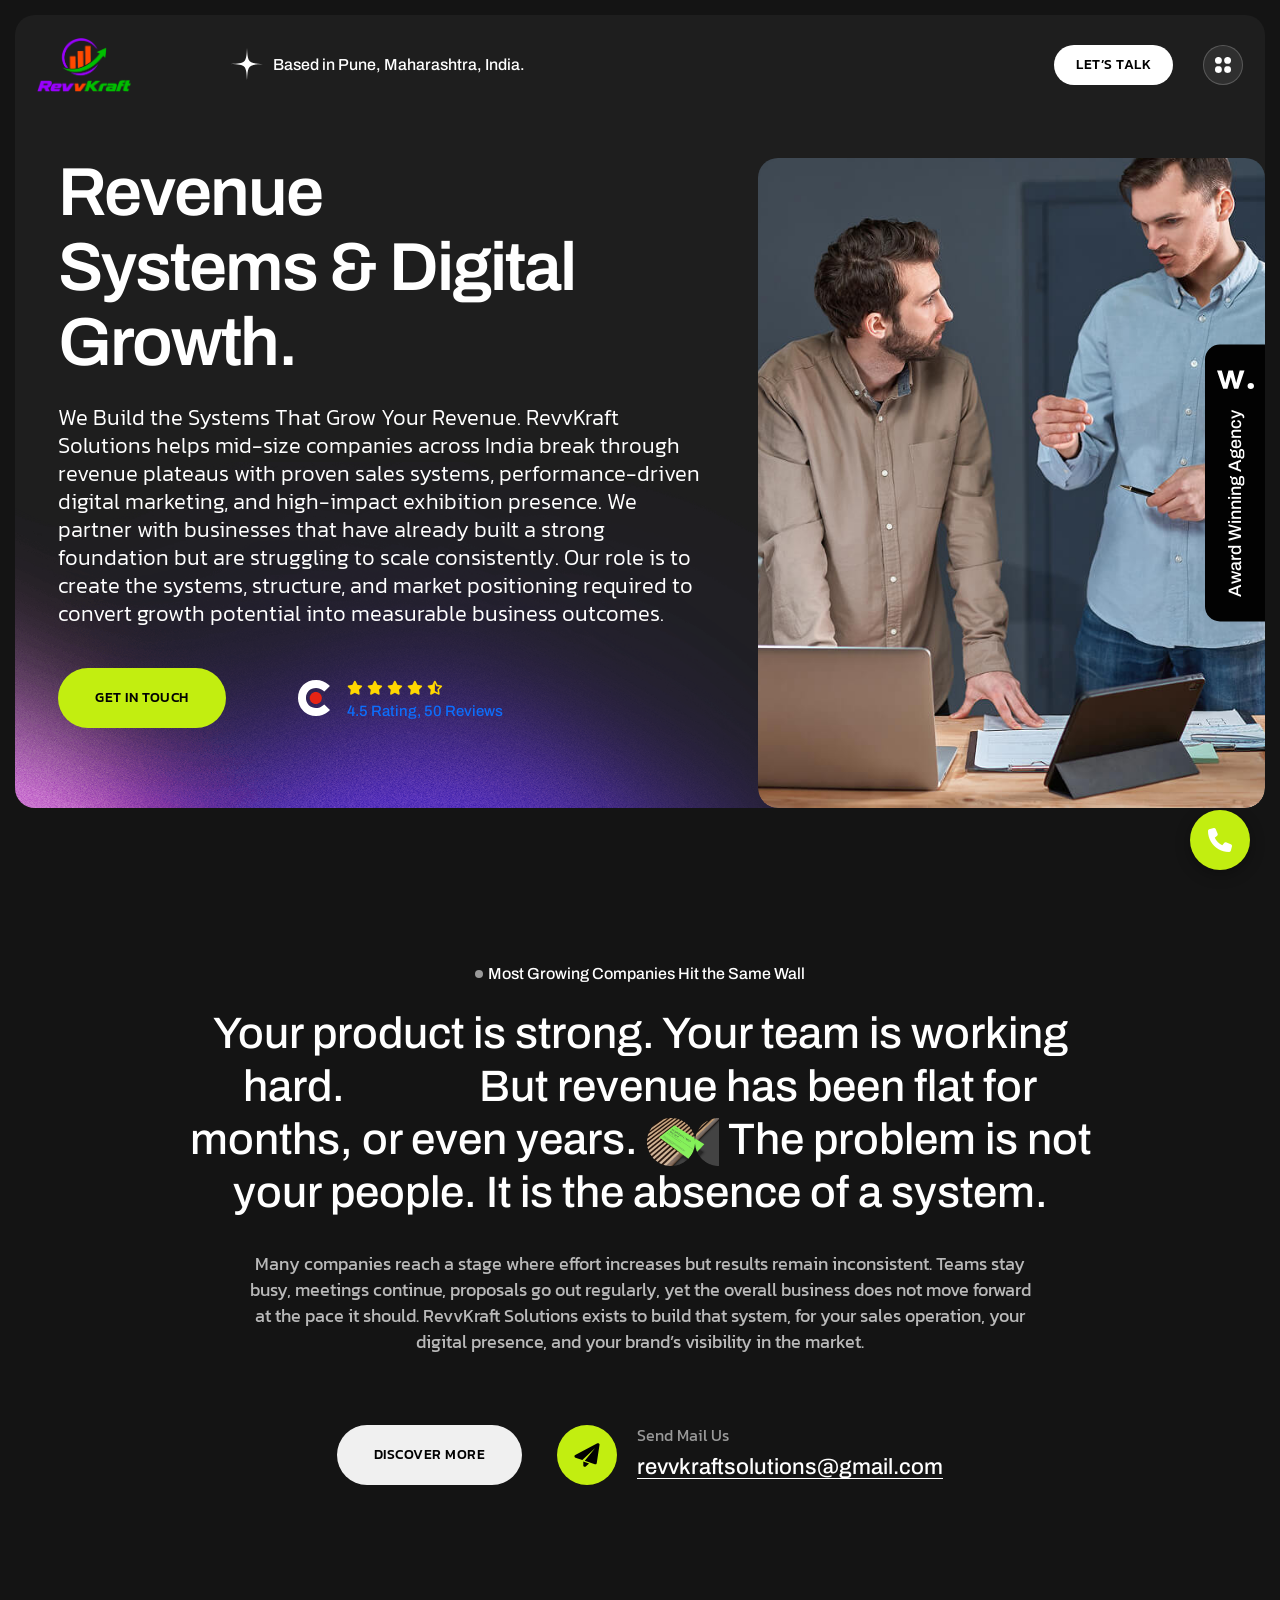
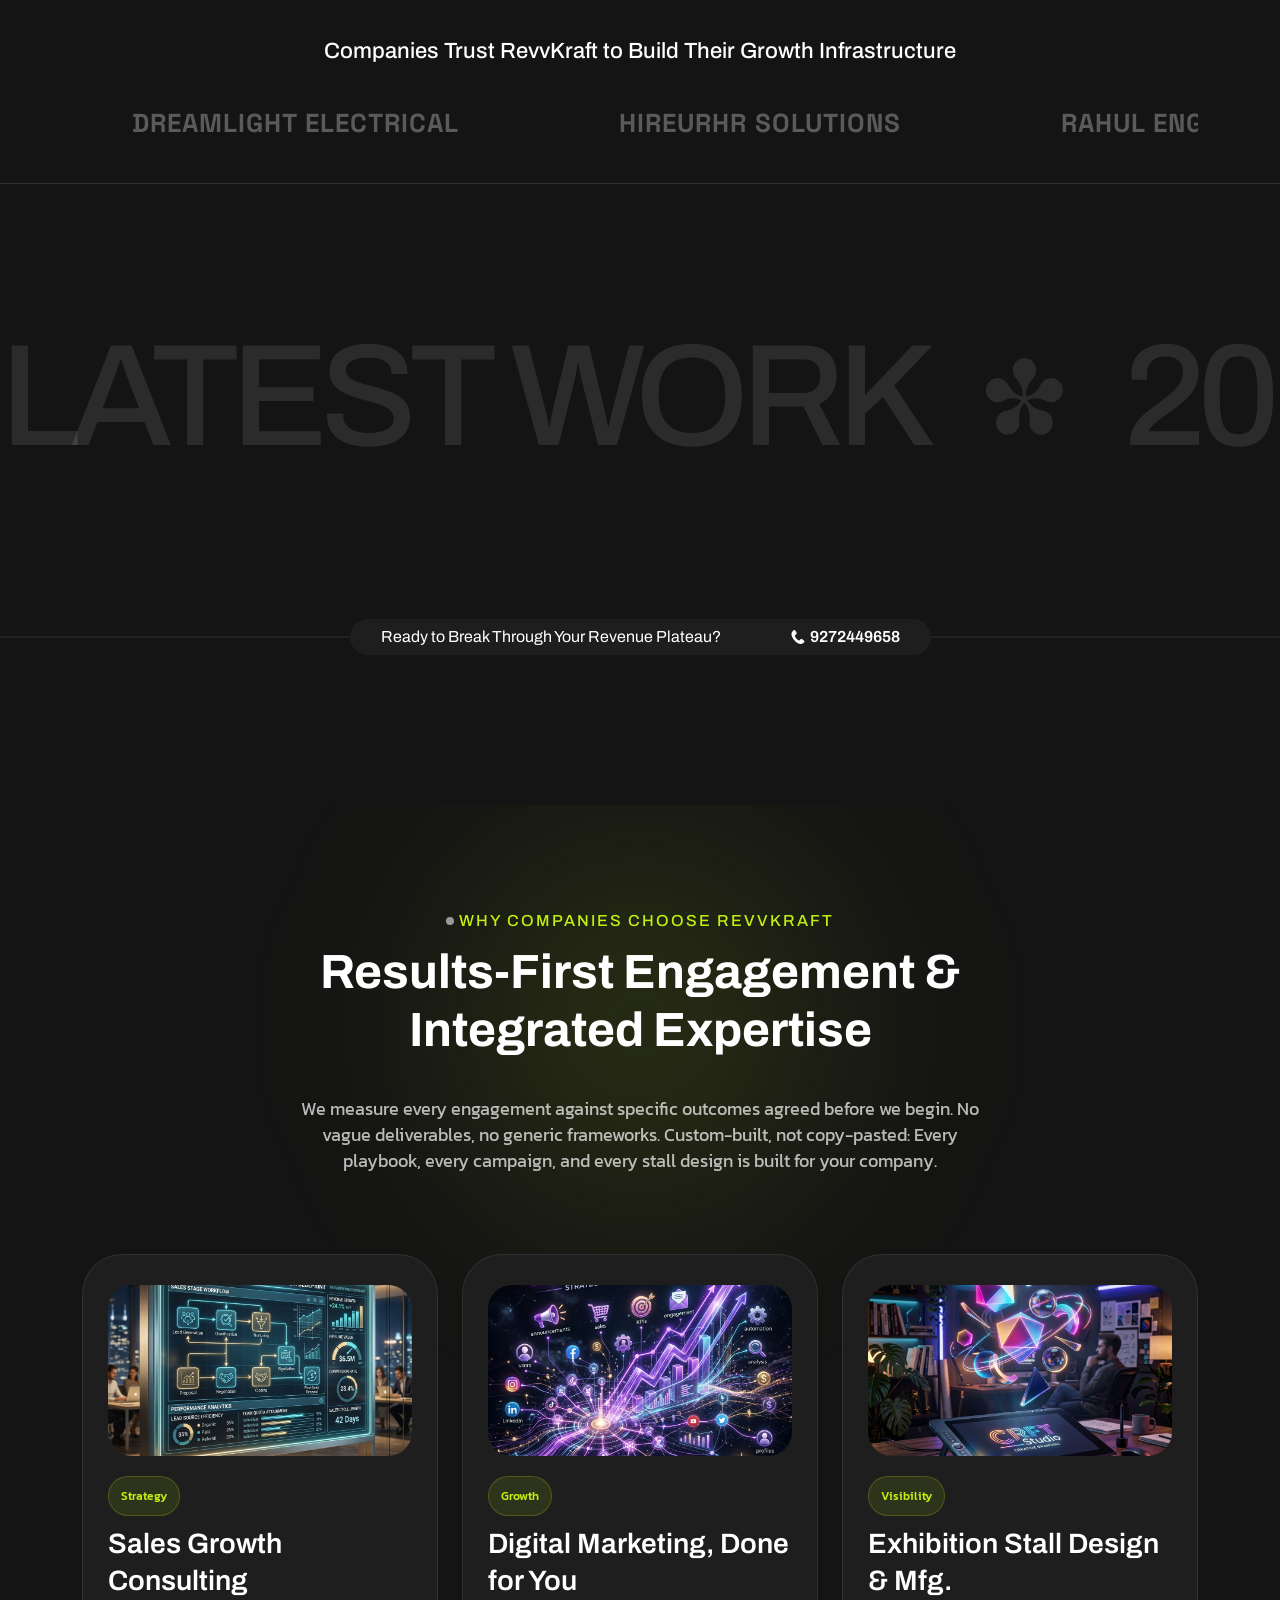
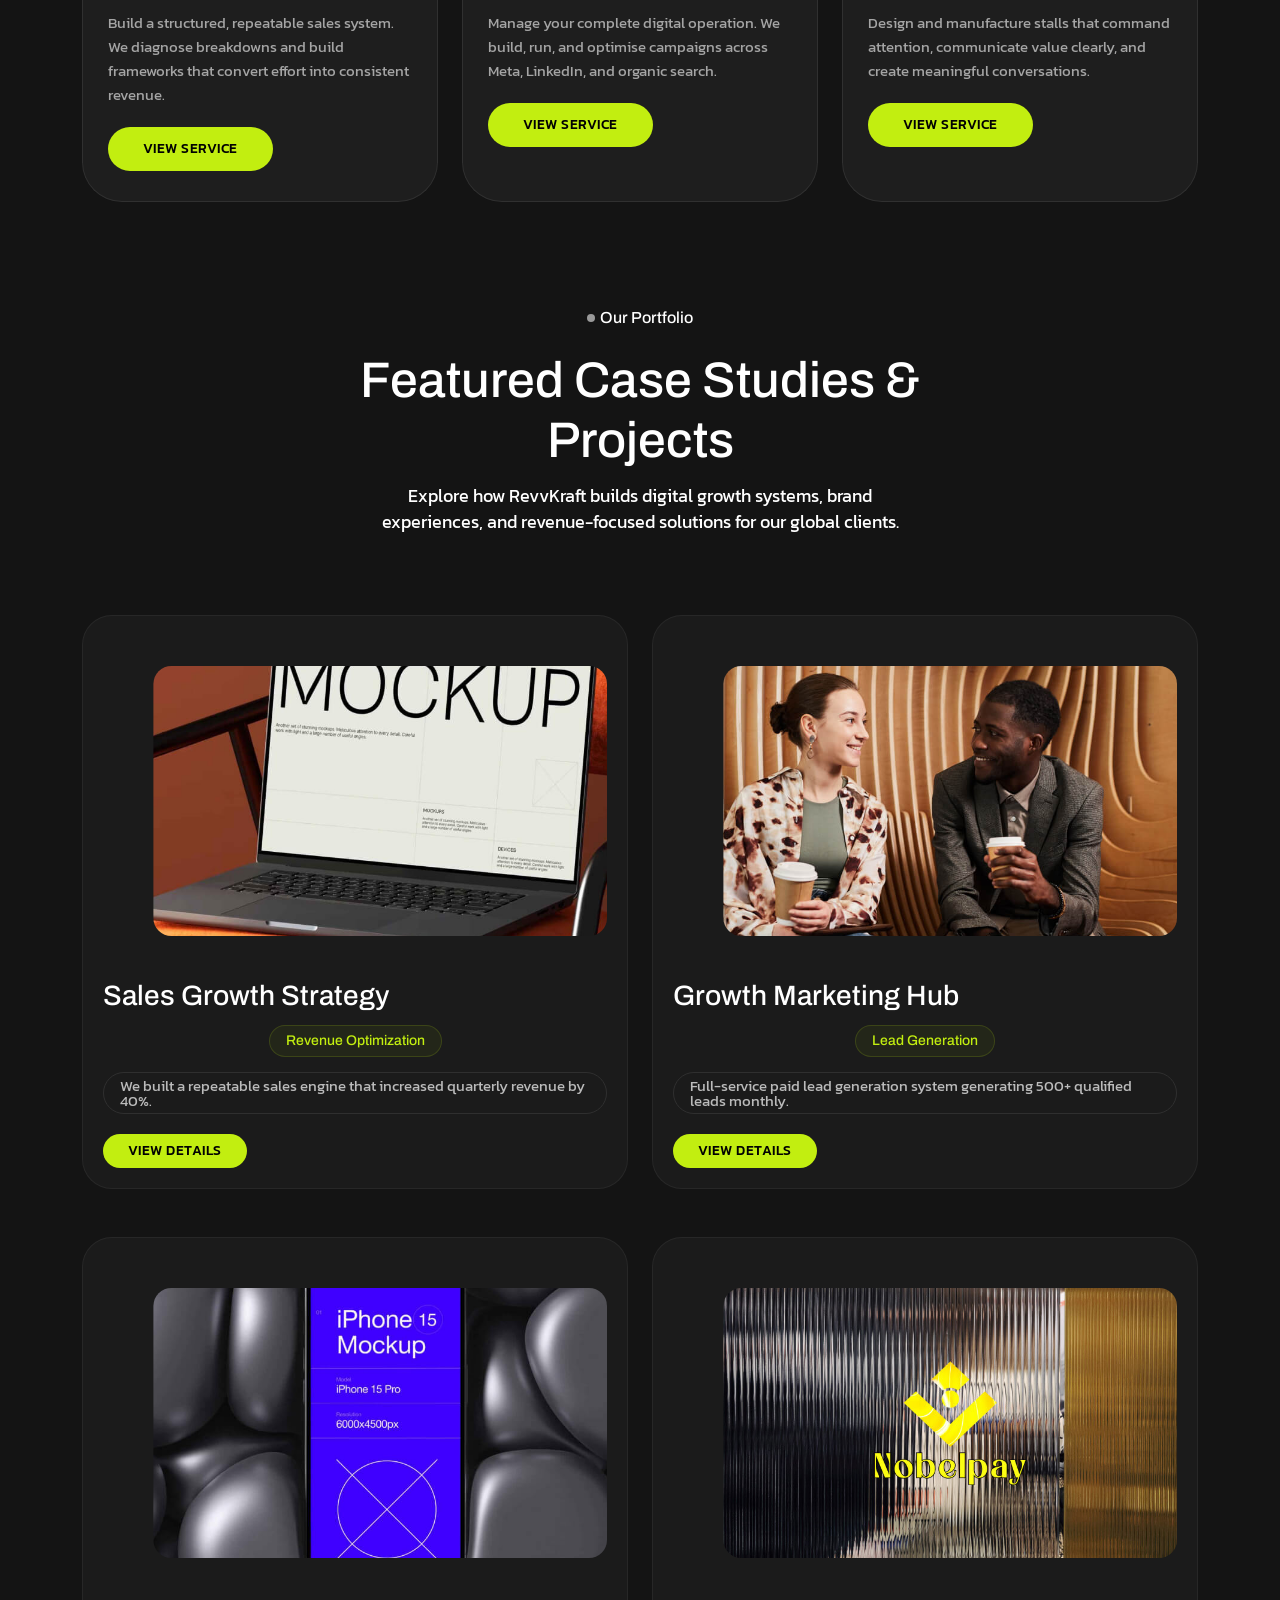
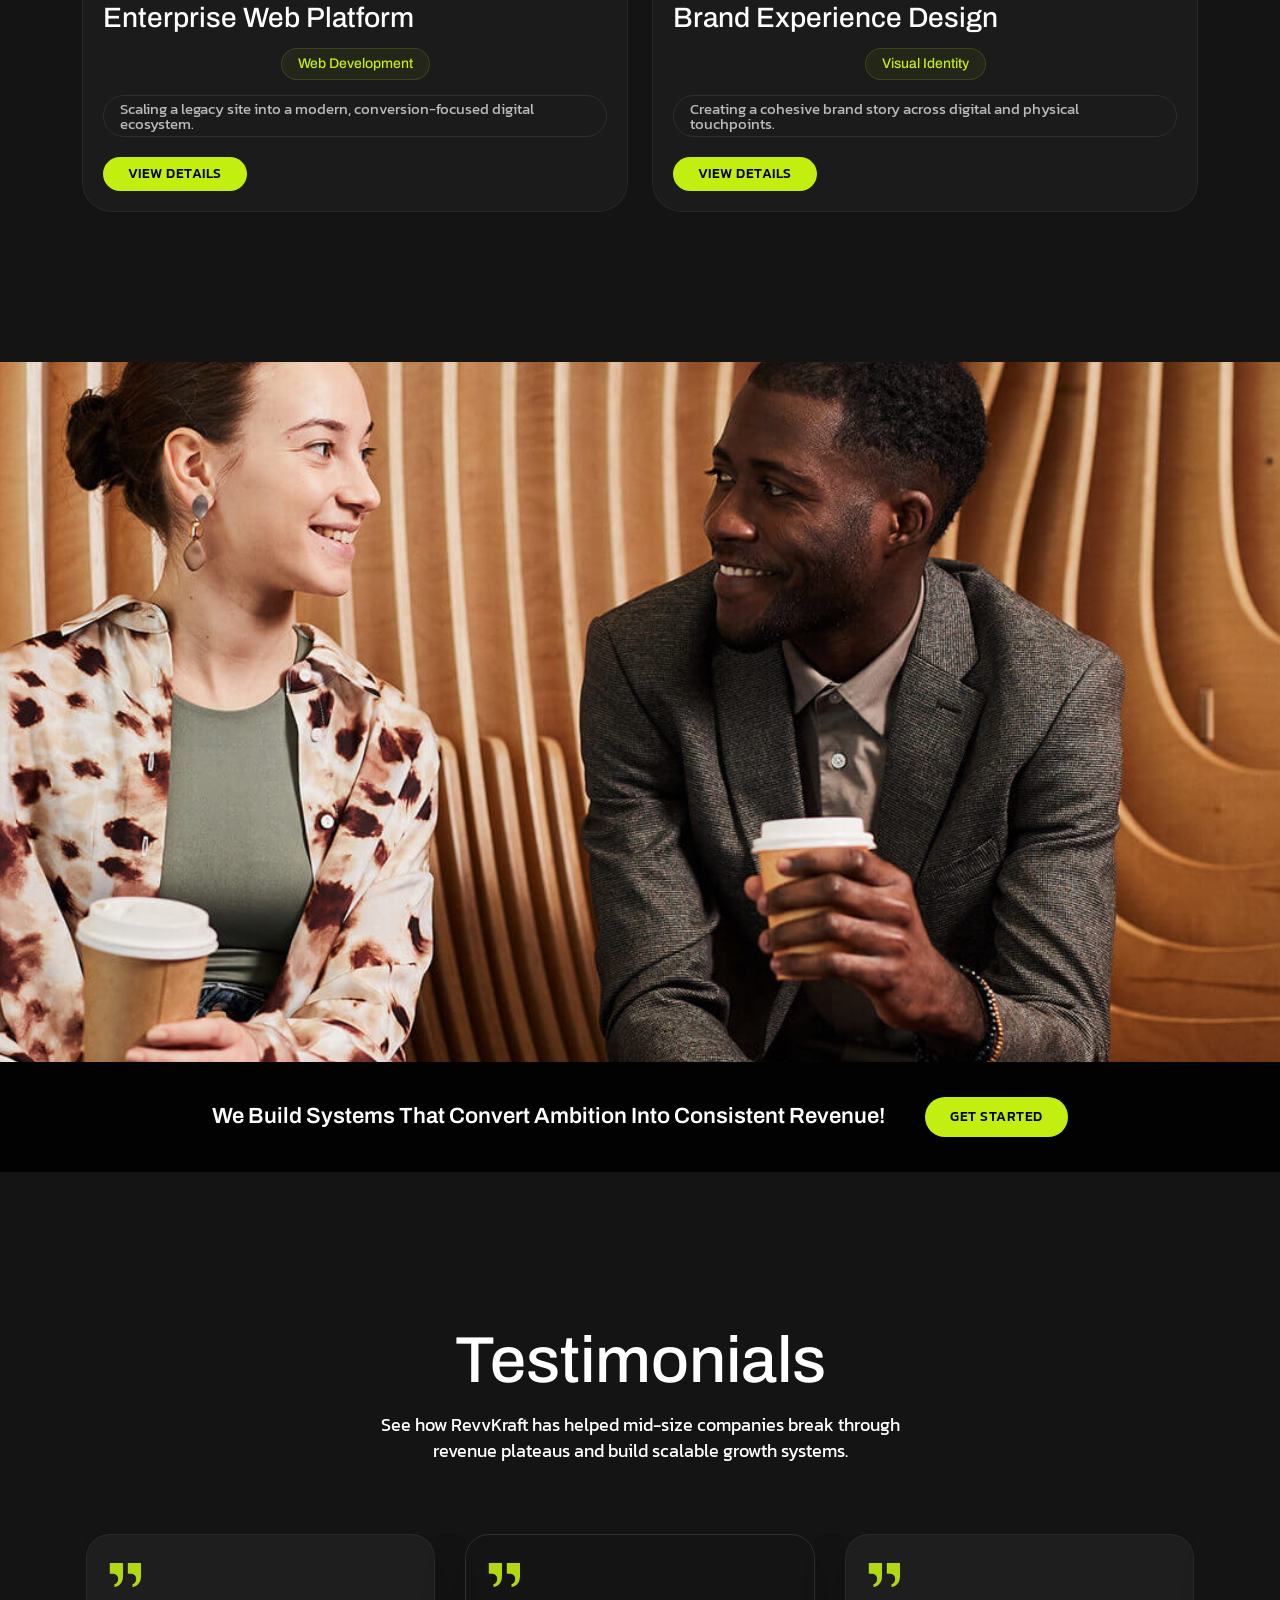
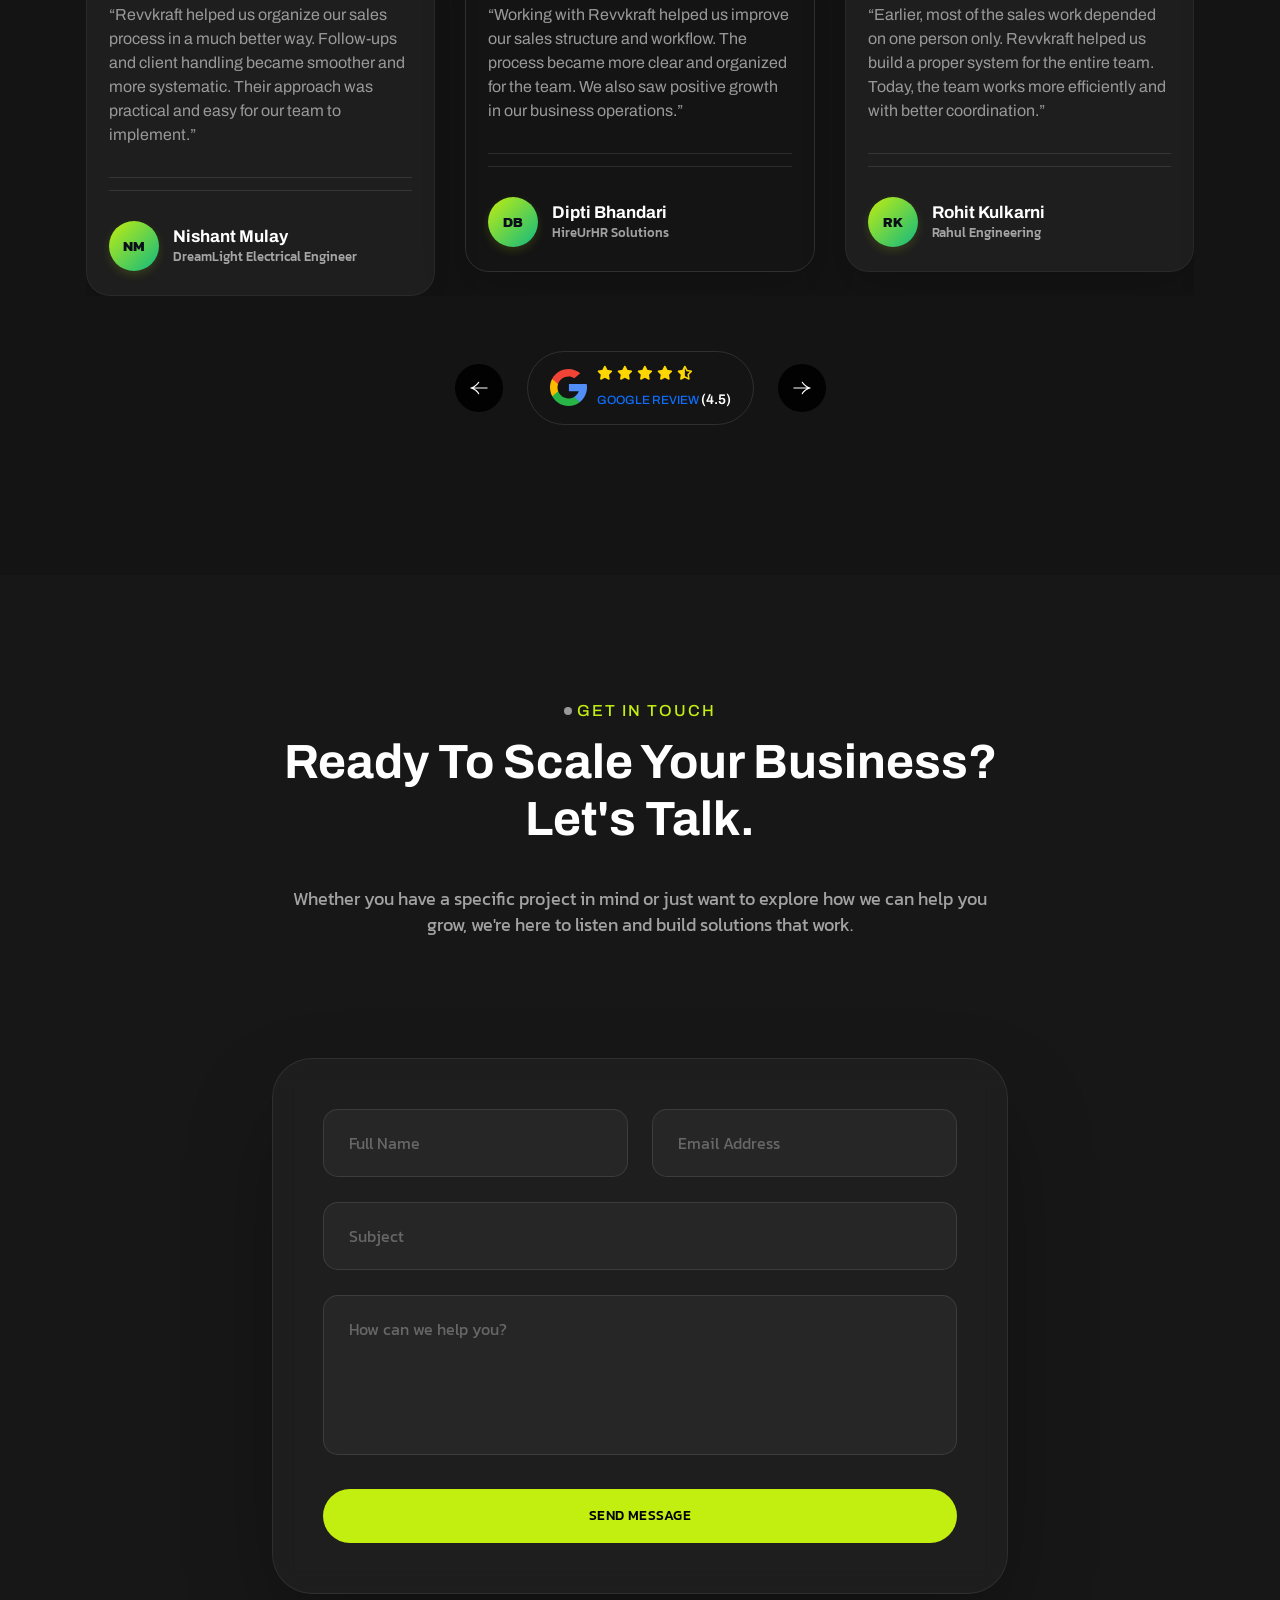
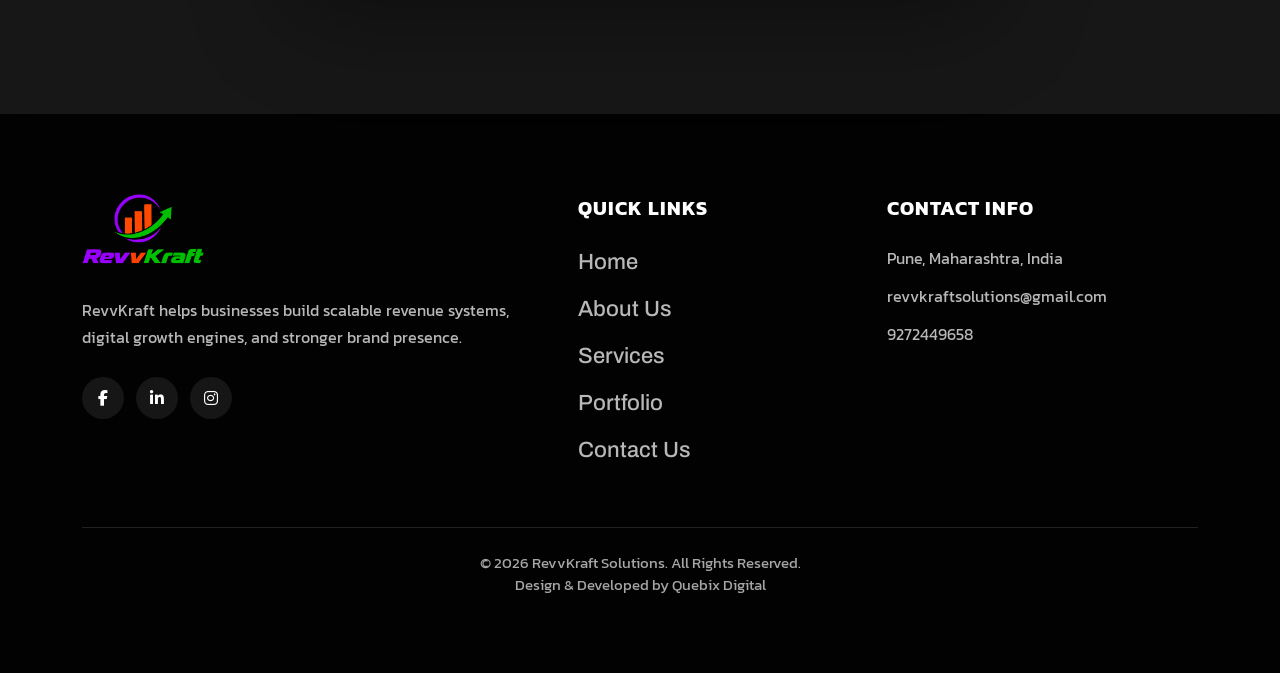
==== index.html @ 6ef42732 "ok" ====
<!doctype html>
<html lang="en">

<head>
    <!-- Required meta tags -->
    <meta charset="utf-8">
    <meta name="viewport" content="width=device-width, initial-scale=1">
    <meta name="author" content="Durgesh Sonar">

    <!-- Bootstrap CSS -->
    <link href="assets/vendor/bootstrap/bootstrap.min.css" rel="stylesheet">
    <link href="assets/vendor/plugins/jquery-ui.css" rel="stylesheet">
    <!-- Bootstrap Icon CSS -->
    <link href="assets/vendor/plugins/bootstrap-icons.css" rel="stylesheet">
    <!-- CSS -->
    <link href="assets/vendor/plugins/animate.min.css" rel="stylesheet">
    <!-- FancyBox CSS -->
    <link href="assets/vendor/plugins/jquery.fancybox.min.css" rel="stylesheet">
    <!-- Swiper slider CSS -->
    <link rel="stylesheet" href="assets/vendor/swiper/swiper-bundle.min.css">
    <!-- Slick slider CSS -->
    <link rel="stylesheet" href="assets/vendor/plugins/slick.css">
    <link rel="stylesheet" href="assets/vendor/plugins/slick-theme.css">
    <!-- BoxIcon  CSS -->
    <link href="assets/vendor/plugins/boxicons.min.css" rel="stylesheet">
    <!-- Font Awesome CSS -->
    <link rel="stylesheet" href="https://cdnjs.cloudflare.com/ajax/libs/font-awesome/6.4.0/css/all.min.css">
    <!--  Style CSS  -->
    <link rel="stylesheet" href="assets/css/root-colors.css">
    <link rel="stylesheet" href="assets/css/style.css">
    <!-- Title -->
    <title>RevvKraft Solutions - Sales Systems & Digital Growth</title>
    <link rel="icon" href="assets/revvkraft-favicon.png" type="image/png">
    <style>
        .home1-testimonial-section .testimonial-card {
            min-height: 0 !important;
            height: auto !important;
            padding: 24px 22px !important;
            display: flex !important;
            flex-direction: column !important;
            gap: 15px !important;
            justify-content: flex-start !important;
        }

        .home1-testimonial-section .testimonial-content p {
            font-size: 16px !important;
            line-height: 1.5 !important;
            margin-bottom: 0 !important;
        }

        .home1-testimonial-section .logo-and-author-area {
            margin-top: 15px !important;
            padding-top: 12px !important;
            border-top: 1px solid rgba(255, 255, 255, 0.1) !important;
            display: flex !important;
            justify-content: flex-start !important;
            align-items: center !important;
            gap: 0 !important;
        }

        .home1-testimonial-section .testimonial-content svg {
            margin-bottom: 12px !important;
            width: 32px !important;
            height: 32px !important;
        }

        .home1-testimonial-section .author-avatar-initials {
            width: 50px !important;
            height: 50px !important;
            min-width: 50px !important;
            min-height: 50px !important;
            border-radius: 50% !important;
            background: linear-gradient(135deg, #C2EE10 0%, #10b981 100%) !important;
            color: #0b0f19 !important;
            display: inline-flex !important;
            align-items: center !important;
            justify-content: center !important;
            font-weight: 700 !important;
            font-size: 15px !important;
            margin-right: 14px !important;
            box-shadow: 0 4px 10px rgba(194, 238, 16, 0.15) !important;
            flex-shrink: 0 !important;
        }

        .home1-testimonial-section .author-area {
            display: flex !important;
            align-items: center !important;
            justify-content: flex-start !important;
            width: 100% !important;
            gap: 0 !important;
        }

        .home1-testimonial-section .author-content {
            display: flex !important;
            flex-direction: column !important;
            gap: 2px !important;
            padding-left: 0 !important;
        }

        .home1-testimonial-section .author-content h3 {
            font-size: 17px !important;
            font-weight: 700 !important;
            margin: 0 !important;
            color: #ffffff !important;
            line-height: 1.2 !important;
        }

        .home1-testimonial-section .author-content span {
            font-size: 13px !important;
            color: rgba(255, 255, 255, 0.6) !important;
            font-weight: 500 !important;
            line-height: 1.2 !important;
        }

        /* Redesigned Premium Services Section Styles */
        .home1-services-section {
            position: relative;
            overflow: hidden;
            padding: 100px 0;
            z-index: 1;
        }

        .home1-services-section .background-blob {
            position: absolute;
            top: 20%;
            left: 50%;
            transform: translate(-50%, -50%);
            width: 600px;
            height: 600px;
            background: radial-gradient(circle, rgba(var(--primary-color1-opc), 0.15) 0%, transparent 70%);
            z-index: -1;
            filter: blur(80px);
            animation: blobFloat 20s infinite alternate ease-in-out;
        }

        @keyframes blobFloat {
            0% {
                transform: translate(-50%, -50%) scale(1);
            }

            100% {
                transform: translate(-40%, -45%) scale(1.2);
            }
        }

        .home1-services-section .section-title span {
            display: inline-block;
            color: var(--primary-color1);
            font-family: var(--font-archivo);
            font-weight: 500;
            font-size: 16px;
            text-transform: uppercase;
            letter-spacing: 2px;
            margin-bottom: 15px;
        }

        .home1-services-section .section-title h2 {
            font-size: 48px;
            font-weight: 700;
            margin-bottom: 25px;
            color: #fff;
            line-height: 1.2;
        }

        .home1-services-section .section-title p {
            font-size: 18px;
            color: rgba(255, 255, 255, 0.7);
            max-width: 700px;
            margin: 0 auto;
        }

        .home1-services-section .service-card {
            background: rgba(255, 255, 255, 0.03);
            backdrop-filter: blur(12px);
            -webkit-backdrop-filter: blur(12px);
            border: 1px solid rgba(255, 255, 255, 0.08);
            border-radius: 40px;
            padding: 30px 25px;
            height: 100%;
            display: flex;
            flex-direction: column;
            position: relative;
            z-index: 1;
            transition: all 0.5s cubic-bezier(0.25, 0.46, 0.45, 0.94);
            overflow: hidden;
        }

        .home1-services-section .service-card::before {
            content: "";
            position: absolute;
            inset: 0;
            background: linear-gradient(135deg, rgba(var(--primary-color1-opc), 0.15), transparent 60%);
            opacity: 0;
            transition: opacity 0.5s ease;
            z-index: -1;
        }

        .home1-services-section .service-card:hover {
            transform: translateY(-15px) scale(1.02);
            border-color: rgba(var(--primary-color1-opc), 0.4);
            box-shadow: 0 30px 60px -15px rgba(0, 0, 0, 0.6), 0 0 20px rgba(var(--primary-color1-opc), 0.1);
        }

        .home1-services-section .service-card:hover::before {
            opacity: 1;
        }

        .home1-services-section .service-number {
            position: absolute;
            top: 30px;
            right: 30px;
            font-size: 60px;
            font-family: var(--font-archivo);
            font-weight: 800;
            color: rgba(255, 255, 255, 0.03);
            line-height: 1;
            transition: all 0.5s ease;
        }

        .home1-services-section .service-card:hover .service-number {
            color: rgba(var(--primary-color1-opc), 0.08);
            transform: scale(1.1);
        }

        .home1-services-section .card-shape {
            position: absolute;
            top: -20px;
            left: -20px;
            width: 100px;
            height: 100px;
            background: var(--primary-color1);
            filter: blur(50px);
            opacity: 0;
            transition: opacity 0.5s ease;
            z-index: -1;
        }

        .home1-services-section .service-card:hover .card-shape {
            opacity: 0.15;
        }

        .home1-services-section .service-img {
            position: relative;
            border-radius: 24px;
            overflow: hidden;
            margin: 0 0 20px 0;
            max-width: 380px;
            aspect-ratio: 16/9;
        }

        .home1-services-section .service-img img {
            width: 100%;
            height: 100%;
            object-fit: cover;
            transition: transform 1.2s cubic-bezier(0.19, 1, 0.22, 1);
        }

        .home1-services-section .service-card:hover .service-img img {
            transform: scale(1.1) rotate(2deg);
        }

        .home1-services-section .service-badge {
            display: inline-block;
            background: rgba(var(--primary-color1-opc), 0.1);
            color: var(--primary-color1);
            padding: 4px 12px;
            border-radius: 100px;
            font-size: 12px;
            font-weight: 500;
            margin: 0 0 10px 0;
            border: 1px solid rgba(var(--primary-color1-opc), 0.2);
            width: fit-content;
        }

        .home1-services-section .service-content {
            text-align: left;
        }

        .home1-services-section .service-content h3 {
            font-size: 28px;
            font-weight: 600;
            color: #fff;
            margin-bottom: 12px;
            line-height: 1.3;
        }

        .home1-services-section .service-content p {
            font-size: 15px;
            color: rgba(255, 255, 255, 0.6);
            line-height: 1.6;
            margin-bottom: 20px;
            max-width: 550px;
        }

        .home1-services-section .service-cta {
            margin-top: auto;
            display: flex;
            justify-content: flex-start;
        }

        .home1-services-section .service-cta .primary-btn1 {
            width: auto;
            border-radius: 100px;
            padding: 15px 35px;
        }

        /* Home1 Service Section Image Tweaks */
        .home1-service-section .service-list .single-service .services-btm .paragraph-img .service-img img {
            max-width: 220px;
            height: 150px;
            object-fit: cover;
            border: 1px solid rgba(255, 255, 255, 0.1);
            border-radius: 15px;
            transition: all 0.4s ease;
        }

        .home1-service-section .service-list .single-service .services-btm .paragraph-img .service-img img:hover {
            transform: translateY(-5px);
            border-color: var(--primary-color1);
            box-shadow: 0 10px 20px rgba(0, 0, 0, 0.2);
        }

        @media (max-width: 576px) {
            .home1-service-section .service-list .single-service .services-btm .paragraph-img .service-img img {
                max-width: 100%;
                height: 180px;
            }
        }

        /* Contact Section Scoped Styles */
        .home1-contact-section {
            padding: 120px 0;
            background: rgba(255, 255, 255, 0.01);
            position: relative;
            z-index: 1;
        }

        .home1-contact-section .section-title span {
            display: inline-block;
            color: var(--primary-color1);
            font-family: var(--font-archivo);
            font-weight: 500;
            font-size: 16px;
            text-transform: uppercase;
            letter-spacing: 2px;
            margin-bottom: 15px;
        }

        .home1-contact-section .section-title h2 {
            font-size: 48px;
            font-weight: 700;
            color: #fff;
            margin-bottom: 25px;
            line-height: 1.2;
        }

        .home1-contact-section .section-title p {
            font-size: 18px;
            color: rgba(255, 255, 255, 0.6);
            max-width: 700px;
            margin: 0 auto 60px;
        }

        .home1-contact-section .contact-form-card {
            background: rgba(255, 255, 255, 0.03);
            backdrop-filter: blur(12px);
            -webkit-backdrop-filter: blur(12px);
            border: 1px solid rgba(255, 255, 255, 0.08);
            border-radius: 40px;
            padding: 50px;
            box-shadow: 0 40px 100px -20px rgba(0, 0, 0, 0.4);
        }

        .home1-contact-section .form-group {
            margin-bottom: 25px;
        }

        .home1-contact-section .form-group input,
        .home1-contact-section .form-group textarea {
            width: 100%;
            background: rgba(255, 255, 255, 0.04);
            border: 1px solid rgba(255, 255, 255, 0.1);
            border-radius: 15px;
            padding: 18px 25px;
            color: #fff;
            font-size: 16px;
            transition: all 0.3s ease;
        }

        .home1-contact-section .form-group input::placeholder,
        .home1-contact-section .form-group textarea::placeholder {
            color: rgba(255, 255, 255, 0.3);
        }

        .home1-contact-section .form-group input:focus,
        .home1-contact-section .form-group textarea:focus {
            border-color: var(--primary-color1);
            outline: none;
            background: rgba(255, 255, 255, 0.07);
            box-shadow: 0 0 20px rgba(var(--primary-color1-opc), 0.1);
        }

        .home1-contact-section .form-group textarea {
            height: 160px;
            resize: none;
        }

        .home1-contact-section .contact-form-card button {
            width: 100%;
            justify-content: center;
            padding: 20px;
            border-radius: 100px;
        }

        @media (max-width: 991px) {
            .home1-contact-section .contact-form-card {
                padding: 30px;
            }
            .home1-contact-section .section-title h2 {
                font-size: 36px;
            }
        }

        /* Portfolio Section Integrated Styles */
        .portfolio-page-section .portfolio-content h3 {
            margin-bottom: 10px;
        }
        .portfolio-page-section .portfolio-content ul {
            margin-bottom: 20px;
            display: flex;
            flex-direction: column;
            gap: 10px;
        }
        .portfolio-page-section .portfolio-content ul li:first-child {
            display: inline-flex;
            color: var(--primary-color1);
            font-family: var(--font-archivo);
            font-weight: 500;
            font-size: 14px;
            line-height: 1;
            padding: 8px 16px;
            border-radius: 100px;
            border: 1px solid rgba(var(--primary-color1-opc), 0.15);
            background-color: rgba(var(--primary-color1-opc), 0.05);
            width: fit-content;
        }
        .portfolio-page-section .portfolio-content ul li:last-child {
            color: rgba(255, 255, 255, 0.7);
            font-size: 15px;
            margin-top: 5px;
            display: block;
        }
        .portfolio-page-section .primary-btn1.small-btn {
            padding: 10px 25px;
            font-size: 14px;
            width: auto;
        }
        .portfolio-page-section .portfolio-card {
            background: rgba(255, 255, 255, 0.03);
            border-radius: 30px;
            padding: 20px;
            border: 1px solid rgba(255, 255, 255, 0.05);
            transition: all 0.4s ease;
        }
        .portfolio-page-section .portfolio-card:hover {
            border-color: rgba(var(--primary-color1-opc), 0.3);
            transform: translateY(-10px);
        }
        .portfolio-page-section .portfolio-img {
            border-radius: 20px;
            overflow: hidden;
            display: block;
            margin-bottom: 20px;
        }
        .portfolio-page-section .portfolio-img img {
            width: 100%;
            height: 300px;
            object-fit: cover;
            transition: transform 0.6s ease;
        }
        .portfolio-page-section .portfolio-card:hover .portfolio-img img {
            transform: scale(1.05);
        }
    </style>

<style>
    .partner-text {
        font-size: 26px;
        font-weight: 700;
        color: rgba(255, 255, 255, 0.3);
        margin: 0 50px;
        font-family: var(--font-spaceGrotesk);
        letter-spacing: 1px;
        transition: all 0.3s ease;
        display: inline-block;
        text-transform: uppercase;
    }
    .partner-text:hover {
        color: var(--primary-color1);
        text-shadow: 0 0 10px rgba(255, 74, 23, 0.3);
    }
    .author-avatar-initials {
        width: 50px;
        height: 50px;
        border-radius: 50%;
        background: linear-gradient(135deg, var(--primary-color1), #ff7a53);
        color: #fff;
        display: flex;
        align-items: center;
        justify-content: center;
        font-weight: 700;
        font-size: 16px;
        margin-right: 15px;
        box-shadow: 0 4px 10px rgba(255, 74, 23, 0.2);
    }
    .testimonial-company {
        font-size: 16px;
        font-weight: 600;
        color: var(--primary-color1);
        text-transform: uppercase;
        letter-spacing: 1px;
    }
</style>
</head>

<body class="tt-magic-cursor dark">



    <div id="magic-cursor">
        <div id="ball"></div>
    </div>

    <!-- Back To Top -->
    <div class="progress-wrap">
        <svg class="progress-circle svg-content" width="100%" height="100%" viewBox="-1 -1 102 102">
            <path d="M50,1 a49,49 0 0,1 0,98 a49,49 0 0,1 0,-98" />
        </svg>
        <svg class="arrow" width="22" height="25" viewBox="0 0 24 23" xmlns="http://www.w3.org/2000/svg">
            <path
                d="M0.556131 11.4439L11.8139 0.186067L13.9214 2.29352L13.9422 20.6852L9.70638 20.7061L9.76793 8.22168L3.6064 14.4941L0.556131 11.4439Z" />
            <path d="M23.1276 11.4999L16.0288 4.40105L15.9991 10.4203L20.1031 14.5243L23.1276 11.4999Z" />
        </svg>
    </div>

    <!-- Sidebar Menu -->
    <div class="right-sidebar-overlay"></div>
    <div class="right-sidebar" aria-hidden="true">
        <button class="right-sidebar-close" type="button" aria-label="Close sidebar">
            <svg width="16" height="16" viewBox="0 0 16 16" xmlns="http://www.w3.org/2000/svg">
                <path fill-rule="evenodd" clip-rule="evenodd"
                    d="M14.6694 3.0106C14.8839 2.78848 15.0026 2.49099 15 2.18219C14.9973 1.8734 14.8734 1.57801 14.6551 1.35966C14.4367 1.1413 14.1413 1.01744 13.8325 1.01475C13.5237 1.01207 13.2262 1.13078 13.0041 1.34531L8.00706 6.34236L3.01119 1.34531C2.90184 1.23589 2.77202 1.14907 2.62912 1.08983C2.48623 1.03058 2.33306 1.00005 2.17837 1C2.02368 0.999945 1.87049 1.03036 1.72756 1.08951C1.58462 1.14865 1.45473 1.23538 1.34531 1.34472C1.23589 1.45407 1.14907 1.58389 1.08983 1.72679C1.03058 1.86968 1.00005 2.02285 1 2.17754C0.999945 2.33223 1.03036 2.48542 1.08951 2.62835C1.14865 2.77129 1.23538 2.90118 1.34472 3.0106L6.34177 8.00765L1.34472 13.0047C1.12389 13.2257 0.99989 13.5253 1 13.8378C1.00011 14.1502 1.12432 14.4497 1.34531 14.6706C1.5663 14.8914 1.86596 15.0154 2.17837 15.0153C2.49078 15.0152 2.79036 14.891 3.01119 14.67L8.00706 9.67294L13.0041 14.67C13.2262 14.8845 13.5237 15.0032 13.8325 15.0005C14.1413 14.9979 14.4367 14.874 14.6551 14.6556C14.8734 14.4373 14.9973 14.1419 15 13.8331C15.0026 13.5243 14.8839 13.2268 14.6694 13.0047L9.67235 8.00765L14.6694 3.0106Z" />
            </svg>
        </button>
        <div class="right-sidebar-content">
            <div class="main-menu">
                <ul class="menu-list">
                    <li><a href="index.html">Home</a></li>
                    <li><a href="about.html">About Us</a></li>
                    <li>
                        <a href="service.html">Our Solutions</a>
                    </li>
                    <li><a href="portfolio.html">Portfolio</a></li>
                    <li><a href="contact.html">Contact Us</a></li>
                </ul>
            </div>
            <div class="contact-area">
                <h5>Contact Info</h5>
                <ul class="contact-list">
                    <li class="single-contact">
                        <div class="icon">
                            <svg width="14" height="14" viewBox="0 0 14 14" xmlns="http://www.w3.org/2000/svg">
                                <g>
                                    <path
                                        d="M9.07059 7.78198L7.89814 8.9584C7.42269 9.43552 6.58613 9.4458 6.1004 8.9584L4.9279 7.78198L0.716797 12.0068C0.873548 12.0792 1.04638 12.1225 1.23011 12.1225H12.7684C12.9522 12.1225 13.1249 12.0793 13.2816 12.0068L9.07059 7.78198Z" />
                                    <path
                                        d="M12.7687 2.27942H1.23039C1.04665 2.27942 0.873822 2.32267 0.717125 2.39516L5.21698 6.90995C5.21729 6.91025 5.21764 6.9103 5.21794 6.9106C5.21813 6.9108 5.21825 6.91105 5.2183 6.91131L6.68145 8.3793C6.83686 8.53471 7.16228 8.53471 7.3177 8.3793L8.78055 6.91156C8.78055 6.91156 8.7809 6.9109 8.7812 6.9106C8.7812 6.9106 8.78186 6.91025 8.78216 6.90995L13.2819 2.39513C13.1252 2.32262 12.9524 2.27942 12.7687 2.27942ZM0.130859 2.96876C0.0497624 3.13276 0 3.3148 0 3.50981V10.8921C0 11.0871 0.0497077 11.2692 0.130831 11.4332L4.34923 7.20111L0.130859 2.96876ZM13.8682 2.96871L9.64988 7.20111L13.8682 11.4332C13.9493 11.2692 13.9991 11.0872 13.9991 10.8921V3.50981C13.9991 3.31475 13.9493 3.13271 13.8682 2.96871Z" />
                                </g>
                            </svg>
                        </div>
                        <a href="mailto:revvkraftsolutions@gmail.com">revvkraftsolutions@gmail.com</a>
                    </li>
                    <li class="single-contact">
                        <div class="icon">
                            <svg width="14" height="14" viewBox="0 0 14 14" xmlns="http://www.w3.org/2000/svg">
                                <g>
                                    <path
                                        d="M12.8766 9.18937C12.0195 9.18937 11.1779 9.05531 10.3804 8.79176C9.98956 8.65846 9.50915 8.78075 9.27064 9.02571L7.69648 10.214C5.87091 9.23954 4.74639 8.11538 3.7852 6.30352L4.93856 4.77038C5.23821 4.47113 5.34569 4.03399 5.21692 3.62384C4.95223 2.82212 4.81777 1.98092 4.81777 1.12342C4.81781 0.503962 4.31385 0 3.69442 0H1.12339C0.503962 0 0 0.503962 0 1.12339C0 8.22363 5.77637 14 12.8766 14C13.496 14 14 13.496 14 12.8766V10.3127C14 9.69333 13.496 9.18937 12.8766 9.18937Z" />
                                </g>
                            </svg>
                        </div>
                        <a href="tel:9272449658">9272449658</a>
                    </li>
                </ul>
            </div>
        </div>
    </div>

    <div id="smooth-wrapper">
        <div id="smooth-content">

            <!-- header Section Start-->
            <header class="header-area style-1">
                <div class="container-fluid d-flex flex-nowrap align-items-center justify-content-between">
                    <div class="logo-and-location-area">
                        <div class="company-logo">
                            <a href="index.html"><img src="assets/revvkraft-logo.png" alt="RevvKraft Logo"
                                    loading="lazy"></a>
                        </div>
                        <div class="location d-lg-flex d-none">
                            <svg width="32" height="32" viewBox="0 0 32 32" xmlns="http://www.w3.org/2000/svg">
                                <g>
                                    <path
                                        d="M16 0C15.2867 14.7 14.7 15.2867 0 16C14.7 16.7133 15.2867 17.3 16 32C16.7133 17.3 17.3 16.7133 32 16C17.3 15.2867 16.7133 14.7 16 0Z" />
                                </g>
                            </svg>
                            <span>Based in Pune, Maharashtra, India.</span>
                        </div>
                    </div>
                    <div class="nav-right">
                        <a href="contact.html" class="primary-btn1 white-bg">
                            <span>
                                Let’s Talk
                            </span>
                            <span>
                                Let’s Talk
                            </span>
                        </a>
                        <div class="right-sidebar-button" role="button" tabindex="0" aria-label="Open sidebar menu">
                            <svg width="16" height="16" viewBox="0 0 16 16" xmlns="http://www.w3.org/2000/svg">
                                <g>
                                    <path
                                        d="M4.6142 0.138593C3.82636 -0.0461926 3.00645 -0.0461926 2.21861 0.138593C1.71263 0.257272 1.24984 0.514861 0.882348 0.882352C0.514858 1.24984 0.257268 1.71264 0.138589 2.21862C-0.0461965 3.00645 -0.0461965 3.82636 0.138589 4.6142C0.257268 5.12018 0.514858 5.58297 0.882348 5.95046C1.24984 6.31796 1.71263 6.57554 2.21861 6.69422C3.00645 6.87904 3.82636 6.87904 4.6142 6.69422C5.12017 6.57554 5.58297 6.31796 5.95046 5.95046C6.31795 5.58297 6.57554 5.12018 6.69422 4.6142C6.87904 3.82637 6.87904 3.00645 6.69422 2.21862C6.57554 1.71264 6.31795 1.24984 5.95046 0.882352C5.58297 0.514861 5.12017 0.257272 4.6142 0.138593ZM4.6142 9.30581C3.82636 9.12099 3.00645 9.12099 2.21861 9.30581C1.71263 9.42449 1.24984 9.68208 0.882348 10.0496C0.514858 10.4171 0.257268 10.8799 0.138589 11.3858C-0.0461965 12.1737 -0.0461965 12.9936 0.138589 13.7814C0.257268 14.2874 0.514858 14.7502 0.882348 15.1177C1.24984 15.4852 1.71263 15.7428 2.21861 15.8614C3.00645 16.0462 3.82635 16.0462 4.6142 15.8614C5.12017 15.7428 5.58297 15.4852 5.95046 15.1177C6.31795 14.7502 6.57554 14.2874 6.69422 13.7814C6.87904 12.9936 6.87904 12.1737 6.69422 11.3858C6.57554 10.8799 6.31795 10.4171 5.95046 10.0496C5.58297 9.68208 5.12017 9.42449 4.6142 9.30581ZM13.7814 0.138593C12.9936 -0.0461926 12.1737 -0.0461926 11.3858 0.138593C10.8798 0.257272 10.4171 0.514861 10.0496 0.882352C9.68207 1.24984 9.42448 1.71264 9.3058 2.21862C9.12099 3.00645 9.12099 3.82637 9.3058 4.6142C9.42448 5.12018 9.68207 5.58297 10.0496 5.95046C10.4171 6.31796 10.8798 6.57554 11.3858 6.69422C12.1737 6.87904 12.9936 6.87904 13.7814 6.69422C14.2874 6.57554 14.7502 6.31796 15.1177 5.95046C15.4852 5.58297 15.7428 5.12018 15.8614 4.6142C16.0462 3.82636 16.0462 3.00646 15.8614 2.21862C15.7428 1.71264 15.4852 1.24984 15.1177 0.882352C14.7502 0.514861 14.2874 0.257272 13.7814 0.138593ZM13.7814 9.30581C12.9936 9.12099 12.1737 9.12099 11.3858 9.30581C10.8798 9.42449 10.4171 9.68208 10.0496 10.0496C9.68207 10.4171 9.42448 10.8799 9.3058 11.3858C9.12099 12.1737 9.12099 12.9936 9.3058 13.7814C9.42448 14.2874 9.68207 14.7502 10.0496 15.1177C10.4171 15.4852 10.8798 15.7428 11.3858 15.8614C12.1737 16.0462 12.9936 16.0462 13.7814 15.8614C14.2874 15.7428 14.7502 15.4852 15.1177 15.1177C15.4852 14.7502 15.7428 14.2874 15.8614 13.7814C16.0462 12.9936 16.0462 12.1737 15.8614 11.3858C15.7428 10.8799 15.4852 10.4171 15.1177 10.0496C14.7502 9.68208 14.2874 9.42449 13.7814 9.30581Z" />
                                </g>
                            </svg>
                        </div>
                    </div>
                </div>
            </header>
            <!-- header Section End-->

            <!-- home1 Banner Section Start -->
            <div class="home1-banner-section">
                <div class="container-fluid p-0">
                    <div class="row align-items-lg-end justify-content-between">
                        <div class="col-xl-7 col-lg-6">
                            <div class="banner-content-wrap">
                                <div class="title-area">
                                    <h1>
                                        <span class="banner-video-wrap">Revenue
                                        </span>
                                        Systems & Digital Growth.
                                    </h1>
                                </div>
                                <div class="banner-content">
                                    <p>We Build the Systems That Grow Your Revenue. RevvKraft Solutions helps mid-size companies across India break through revenue plateaus with proven sales systems, performance-driven digital marketing, and high-impact exhibition presence. We partner with businesses that have already built a strong foundation but are struggling to scale consistently. Our role is to create the systems, structure, and market positioning required to convert growth potential into measurable business outcomes.</p>
                                    <div class="btn-and-rating-area">
                                        <a href="contact.html" class="primary-btn1">
                                            <span>Get in touch</span>
                                            <span>Get in touch</span>
                                        </a>
                                        <a href="https://clutch.co/" class="rating-area">
                                            <svg width="36" height="36" viewBox="0 0 36 36" fill="none"
                                                xmlns="http://www.w3.org/2000/svg">
                                                <g>
                                                    <path
                                                        d="M19.7786 24.0598C23.1264 24.0598 25.8403 21.3568 25.8403 18.0225C25.8403 14.6882 23.1264 11.9852 19.7786 11.9852C16.4308 11.9852 13.7168 14.6882 13.7168 18.0225C13.7168 21.3568 16.4308 24.0598 19.7786 24.0598Z" />
                                                    <path
                                                        d="M26.9811 25.5113C25.158 27.1454 22.7424 28.0533 20.099 28.0533C18.756 28.0912 17.4195 27.8549 16.1717 27.359C14.9239 26.8631 13.7912 26.1181 12.8433 25.1698C11.8955 24.2216 11.1525 23.0901 10.6602 21.8451C10.168 20.6001 9.93673 19.268 9.98081 17.9307C9.98081 12.075 14.1283 7.98959 20.099 7.98959C22.6969 7.98959 25.158 8.85206 27.0267 10.4862L28.3028 11.5756L33.9544 5.94691L32.5415 4.6759C29.119 1.63562 24.6849 -0.030563 20.099 0.000424583C9.61619 0.000424583 2.0048 7.53566 2.0048 17.8853C1.94911 20.2712 2.37836 22.6438 3.26679 24.8603C4.15523 27.0768 5.48448 29.0915 7.17466 30.7833C8.86483 32.4752 10.881 33.8092 13.1021 34.7051C15.3231 35.6011 17.7031 36.0405 20.099 35.9971C24.8846 35.9971 29.3511 34.3175 32.6327 31.2762L34 30.0052L28.2573 24.3765L26.9811 25.5113Z" />
                                                </g>
                                            </svg>
                                            <div class="content">
                                                <ul class="star">
                                                    <li><i class="fa-solid fa-star"></i></li>
                                                    <li><i class="fa-solid fa-star"></i></li>
                                                    <li><i class="fa-solid fa-star"></i></li>
                                                    <li><i class="fa-solid fa-star"></i></li>
                                                    <li><i class="fa-solid fa-star-half-stroke"></i></li>
                                                </ul>
                                                <span>4.5 Rating, 50 Reviews</span>
                                            </div>
                                        </a>
                                    </div>
                                </div>
                            </div>
                        </div>
                        <div class="col-xl-5 col-lg-6">
                            <div class="banner-img-wrap">
                                <div class="banner-img">
                                    <img src="assets/images/banners/banner-img.jpg" alt="Agency Creative Banner"
                                        data-lag="0" data-speed=".5">
                                </div>
                                <div class="award-area">
                                    <span>Award Winning Agency</span>
                                    <svg class="logo" width="38" height="20" viewBox="0 0 38 20"
                                        xmlns="http://www.w3.org/2000/svg">
                                        <g>
                                            <path
                                                d="M23.6933 1.00002L20.2363 13.5511L16.9729 1.00002H12.5193L9.2547 13.5511L5.80013 1.00002H1L7.18147 19.2826H11.4056L14.7455 7.45651L18.0866 19.2826H22.3108L28.491 1.00002H23.6909H23.6933ZM31.5497 16.4533C31.5497 18.1946 32.931 19.5 34.7748 19.5C36.6174 19.5 38 18.1935 38 16.4533C38 14.712 36.6187 13.4054 34.7748 13.4054C32.931 13.4054 31.5497 14.712 31.5497 16.4533Z" />
                                        </g>
                                    </svg>
                                </div>
                            </div>
                        </div>
                    </div>
                </div>
                <img src="assets/images/banners/home1-banner-vector.png" alt="" class="vector">
                <ul class="social-list">
                    <li><a href="https://www.facebook.com/share/1Cor5ogyum/?mibextid=wwXIfr" target="_blank" rel="noopener noreferrer"><i class="fa-brands fa-facebook-f"></i></a></li>
                    <li><a href="https://www.linkedin.com/company/revvkraft-solutions/" target="_blank" rel="noopener noreferrer"><i class="fa-brands fa-linkedin-in"></i></a></li>
                    <li><a href="https://www.instagram.com/revvkraft?igsh=MTQ1bXppM3doMXpqMA%3D%3D&utm_source=qr" target="_blank" rel="noopener noreferrer"><i class="fa-brands fa-instagram"></i></a></li>
                </ul>
            </div>
            <!-- home1 Banner Section End -->

            <!-- home1 About Section Start -->
            <div class="home1-about-section pt-150 mb-150" id="about-section">
                <div class="container">
                    <div class="row justify-content-center">
                        <div class="col-xl-10">
                            <div class="about-content">
                                <div class="section-title text-center fade_anim" data-delay=".3" data-fade-from="top">
                                    <span>Most Growing Companies Hit the Same Wall</span>
                                    <h2>Your product is strong. Your team is working hard. <video autoplay loop
                                            muted playsinline src="assets/videos/home1-about-video.mp4"></video>
                                        But revenue has been flat for months, or even years. <img src="assets/images/gallery/about-img.png"
                                            alt="Revenue Growth" loading="lazy"> The problem is not your people. It is the absence of a system.</h2>
                                    <p style="margin-top: 20px; color: rgba(255, 255, 255, 0.7); max-width: 800px; margin-left: auto; margin-right: auto;">Many companies reach a stage where effort increases but results remain inconsistent. Teams stay busy, meetings continue, proposals go out regularly, yet the overall business does not move forward at the pace it should. RevvKraft Solutions exists to build that system, for your sales operation, your digital presence, and your brand’s visibility in the market.</p>
                                </div>
                                <div class="btn-and-contact-area fade_anim" data-delay=".3">
                                    <a href="about.html" class="primary-btn1">
                                        <span>Discover More</span>
                                        <span>Discover More</span>
                                    </a>
                                    <div class="contact-area">
                                        <div class="icon">
                                            <svg width="28" height="28" viewBox="0 0 28 28"
                                                xmlns="http://www.w3.org/2000/svg">
                                                <path fill-rule="evenodd" clip-rule="evenodd"
                                                    d="M26.5252 3.84651C26.5658 3.57496 26.5304 3.29749 26.4229 3.04483C26.3155 2.79217 26.1402 2.57417 25.9165 2.41497C25.6928 2.25578 25.4294 2.1616 25.1555 2.14287C24.8816 2.12414 24.6079 2.18158 24.3646 2.30884L2.25391 13.9172C1.99594 14.0514 1.78312 14.2586 1.64187 14.5128C1.50062 14.767 1.43718 15.0571 1.45943 15.3471C1.48168 15.637 1.58863 15.9141 1.76701 16.1438C1.94538 16.3734 2.18731 16.5457 2.46274 16.639L9.33324 18.9945L22.1666 7.00001L11.7809 19.8333L21.8096 23.2715C22.0155 23.3417 22.2344 23.366 22.4507 23.3425C22.667 23.319 22.8755 23.2484 23.0616 23.1356C23.2477 23.0228 23.4068 22.8706 23.5277 22.6897C23.6486 22.5088 23.7284 22.3036 23.7614 22.0885L26.5252 3.84651ZM10.3039 20.5602V24.3752C10.304 24.6616 10.3869 24.9419 10.5426 25.1823C10.6983 25.4228 10.9201 25.6131 11.1814 25.7304C11.4427 25.8478 11.7323 25.8871 12.0154 25.8437C12.2985 25.8003 12.5631 25.676 12.7772 25.4858L16.0882 22.5435L10.3039 20.5602Z" />
                                            </svg>
                                        </div>
                                        <div class="content">
                                            <span>Send Mail Us</span>
                                            <a href="mailto:revvkraftsolutions@gmail.com">revvkraftsolutions@gmail.com</a>
                                        </div>
                                    </div>
                                </div>
                            </div>
                        </div>
                    </div>
                </div>
            </div>
            <!-- home1 About Section End -->

            <!-- home1 Partner area Section Start-->
            <div class="partner-section mb-140">
                <div class="container">
                    <div class="partner-title wow animate fadeInDown" data-wow-delay="200ms" data-wow-duration="1500ms">
                        <h3>Companies Trust <span>RevvKraft</span> to Build Their Growth Infrastructure</h3>
                    </div>
                    <div class="partner-wrap">
                        <div class="marquee">
                            <div class="marquee__group">
                                <span class="partner-text">DreamLight Electrical</span>
                                <span class="partner-text">HireUrHR Solutions</span>
                                <span class="partner-text">Rahul Engineering</span>
                                <span class="partner-text">SD Enterprises</span>
                                <span class="partner-text">BHEL</span>
                                <span class="partner-text">Unifab Tech</span>
                            </div>
                            <div aria-hidden="true" class="marquee__group">
                                <span class="partner-text">DreamLight Electrical</span>
                                <span class="partner-text">HireUrHR Solutions</span>
                                <span class="partner-text">Rahul Engineering</span>
                                <span class="partner-text">SD Enterprises</span>
                                <span class="partner-text">BHEL</span>
                                <span class="partner-text">Unifab Tech</span>
                            </div>
                        </div>
                    </div>
                </div>
            </div>
            <!-- home1 Partner area Section End-->

            <!-- home1 Scroll Text Section Start-->
            <div class="scroll-text-section mb-150">
                <div class="scrolling-text">
                    <div class="marquee__group">
                        <h2>Latest Work</h2>
                        <svg width="90" height="90" viewBox="0 0 90 90" xmlns="http://www.w3.org/2000/svg">
                            <path fill-rule="evenodd" clip-rule="evenodd"
                                d="M44.9614 0C52.5158 0 58.6507 6.35296 58.6507 14.176C58.6507 17.8513 57.3324 21.159 55.1016 23.6792C51.0962 28.2996 47.1415 34.5475 47.1415 40.848V45.2583L51.1976 43.8932C56.9268 41.9506 61.4899 36.0701 64.4306 30.6622C66.053 27.722 68.6895 25.3594 72.0358 24.2043C79.2353 21.7891 86.9419 25.8319 89.3248 33.2349C91.6571 40.6905 87.7531 48.6711 80.6042 51.1387C77.258 52.2938 73.7596 51.9788 70.7682 50.6137C65.2925 48.0935 58.2958 46.1509 52.5158 48.0935L48.4597 49.4586L50.9948 52.9764C54.5946 58.0693 61.3885 60.6945 67.2698 61.9545C70.464 62.6371 73.4554 64.5272 75.5848 67.4674C80.0465 73.7679 78.7283 82.6411 72.6442 87.2614C66.56 91.8817 57.9915 90.5166 53.5298 84.2162C51.4511 81.276 50.5892 77.7582 50.9441 74.3979C51.5525 68.2025 51.1469 60.747 47.5471 55.6541L45.0121 52.0838L42.477 55.6541C38.8772 60.747 38.4716 68.2025 39.08 74.3979C39.4349 77.7582 38.573 81.276 36.4943 84.2162C32.0326 90.5166 23.4641 91.8817 17.38 87.2614C11.2958 82.6411 9.97759 73.7679 14.4393 67.4674C16.518 64.5272 19.5094 62.6371 22.7543 61.9545C28.6356 60.6945 35.4295 58.0693 39.0293 52.9764L41.5644 49.4586L37.5083 48.0935C31.7284 46.1509 24.7316 48.0935 19.2559 50.6137C16.2645 51.9788 12.7662 52.2938 9.41988 51.1387C2.22032 48.7236 -1.68366 40.6905 0.699289 33.2349C3.03154 25.7794 10.7888 21.7366 17.9884 24.2043C21.3346 25.3594 23.9711 27.722 25.5935 30.6622C28.5849 36.0701 33.0973 41.8981 38.8772 43.8932L42.9333 45.2583V40.848C42.9333 34.5475 38.9786 28.2471 34.9732 23.6792C32.7931 21.159 31.4242 17.7988 31.4242 14.176C31.2721 6.35296 37.4069 0 44.9614 0Z" />
                        </svg>
                        <h2>2015-2026</h2>
                        <svg width="90" height="90" viewBox="0 0 90 90" xmlns="http://www.w3.org/2000/svg">
                            <path fill-rule="evenodd" clip-rule="evenodd"
                                d="M44.9614 0C52.5158 0 58.6507 6.35296 58.6507 14.176C58.6507 17.8513 57.3324 21.159 55.1016 23.6792C51.0962 28.2996 47.1415 34.5475 47.1415 40.848V45.2583L51.1976 43.8932C56.9268 41.9506 61.4899 36.0701 64.4306 30.6622C66.053 27.722 68.6895 25.3594 72.0358 24.2043C79.2353 21.7891 86.9419 25.8319 89.3248 33.2349C91.6571 40.6905 87.7531 48.6711 80.6042 51.1387C77.258 52.2938 73.7596 51.9788 70.7682 50.6137C65.2925 48.0935 58.2958 46.1509 52.5158 48.0935L48.4597 49.4586L50.9948 52.9764C54.5946 58.0693 61.3885 60.6945 67.2698 61.9545C70.464 62.6371 73.4554 64.5272 75.5848 67.4674C80.0465 73.7679 78.7283 82.6411 72.6442 87.2614C66.56 91.8817 57.9915 90.5166 53.5298 84.2162C51.4511 81.276 50.5892 77.7582 50.9441 74.3979C51.5525 68.2025 51.1469 60.747 47.5471 55.6541L45.0121 52.0838L42.477 55.6541C38.8772 60.747 38.4716 68.2025 39.08 74.3979C39.4349 77.7582 38.573 81.276 36.4943 84.2162C32.0326 90.5166 23.4641 91.8817 17.38 87.2614C11.2958 82.6411 9.97759 73.7679 14.4393 67.4674C16.518 64.5272 19.5094 62.6371 22.7543 61.9545C28.6356 60.6945 35.4295 58.0693 39.0293 52.9764L41.5644 49.4586L37.5083 48.0935C31.7284 46.1509 24.7316 48.0935 19.2559 50.6137C16.2645 51.9788 12.7662 52.2938 9.41988 51.1387C2.22032 48.7236 -1.68366 40.6905 0.699289 33.2349C3.03154 25.7794 10.7888 21.7366 17.9884 24.2043C21.3346 25.3594 23.9711 27.722 25.5935 30.6622C28.5849 36.0701 33.0973 41.8981 38.8772 43.8932L42.9333 45.2583V40.848C42.9333 34.5475 38.9786 28.2471 34.9732 23.6792C32.7931 21.159 31.4242 17.7988 31.4242 14.176C31.2721 6.35296 37.4069 0 44.9614 0Z" />
                        </svg>
                    </div>
                    <div aria-hidden="true" class="marquee__group">
                        <h2>Latest Work</h2>
                        <svg width="90" height="90" viewBox="0 0 90 90" xmlns="http://www.w3.org/2000/svg">
                            <path fill-rule="evenodd" clip-rule="evenodd"
                                d="M44.9614 0C52.5158 0 58.6507 6.35296 58.6507 14.176C58.6507 17.8513 57.3324 21.159 55.1016 23.6792C51.0962 28.2996 47.1415 34.5475 47.1415 40.848V45.2583L51.1976 43.8932C56.9268 41.9506 61.4899 36.0701 64.4306 30.6622C66.053 27.722 68.6895 25.3594 72.0358 24.2043C79.2353 21.7891 86.9419 25.8319 89.3248 33.2349C91.6571 40.6905 87.7531 48.6711 80.6042 51.1387C77.258 52.2938 73.7596 51.9788 70.7682 50.6137C65.2925 48.0935 58.2958 46.1509 52.5158 48.0935L48.4597 49.4586L50.9948 52.9764C54.5946 58.0693 61.3885 60.6945 67.2698 61.9545C70.464 62.6371 73.4554 64.5272 75.5848 67.4674C80.0465 73.7679 78.7283 82.6411 72.6442 87.2614C66.56 91.8817 57.9915 90.5166 53.5298 84.2162C51.4511 81.276 50.5892 77.7582 50.9441 74.3979C51.5525 68.2025 51.1469 60.747 47.5471 55.6541L45.0121 52.0838L42.477 55.6541C38.8772 60.747 38.4716 68.2025 39.08 74.3979C39.4349 77.7582 38.573 81.276 36.4943 84.2162C32.0326 90.5166 23.4641 91.8817 17.38 87.2614C11.2958 82.6411 9.97759 73.7679 14.4393 67.4674C16.518 64.5272 19.5094 62.6371 22.7543 61.9545C28.6356 60.6945 35.4295 58.0693 39.0293 52.9764L41.5644 49.4586L37.5083 48.0935C31.7284 46.1509 24.7316 48.0935 19.2559 50.6137C16.2645 51.9788 12.7662 52.2938 9.41988 51.1387C2.22032 48.7236 -1.68366 40.6905 0.699289 33.2349C3.03154 25.7794 10.7888 21.7366 17.9884 24.2043C21.3346 25.3594 23.9711 27.722 25.5935 30.6622C28.5849 36.0701 33.0973 41.8981 38.8772 43.8932L42.9333 45.2583V40.848C42.9333 34.5475 38.9786 28.2471 34.9732 23.6792C32.7931 21.159 31.4242 17.7988 31.4242 14.176C31.2721 6.35296 37.4069 0 44.9614 0Z" />
                        </svg>
                        <h2>2015-2026</h2>
                        <svg width="90" height="90" viewBox="0 0 90 90" xmlns="http://www.w3.org/2000/svg">
                            <path fill-rule="evenodd" clip-rule="evenodd"
                                d="M44.9614 0C52.5158 0 58.6507 6.35296 58.6507 14.176C58.6507 17.8513 57.3324 21.159 55.1016 23.6792C51.0962 28.2996 47.1415 34.5475 47.1415 40.848V45.2583L51.1976 43.8932C56.9268 41.9506 61.4899 36.0701 64.4306 30.6622C66.053 27.722 68.6895 25.3594 72.0358 24.2043C79.2353 21.7891 86.9419 25.8319 89.3248 33.2349C91.6571 40.6905 87.7531 48.6711 80.6042 51.1387C77.258 52.2938 73.7596 51.9788 70.7682 50.6137C65.2925 48.0935 58.2958 46.1509 52.5158 48.0935L48.4597 49.4586L50.9948 52.9764C54.5946 58.0693 61.3885 60.6945 67.2698 61.9545C70.464 62.6371 73.4554 64.5272 75.5848 67.4674C80.0465 73.7679 78.7283 82.6411 72.6442 87.2614C66.56 91.8817 57.9915 90.5166 53.5298 84.2162C51.4511 81.276 50.5892 77.7582 50.9441 74.3979C51.5525 68.2025 51.1469 60.747 47.5471 55.6541L45.0121 52.0838L42.477 55.6541C38.8772 60.747 38.4716 68.2025 39.08 74.3979C39.4349 77.7582 38.573 81.276 36.4943 84.2162C32.0326 90.5166 23.4641 91.8817 17.38 87.2614C11.2958 82.6411 9.97759 73.7679 14.4393 67.4674C16.518 64.5272 19.5094 62.6371 22.7543 61.9545C28.6356 60.6945 35.4295 58.0693 39.0293 52.9764L41.5644 49.4586L37.5083 48.0935C31.7284 46.1509 24.7316 48.0935 19.2559 50.6137C16.2645 51.9788 12.7662 52.2938 9.41988 51.1387C2.22032 48.7236 -1.68366 40.6905 0.699289 33.2349C3.03154 25.7794 10.7888 21.7366 17.9884 24.2043C21.3346 25.3594 23.9711 27.722 25.5935 30.6622C28.5849 36.0701 33.0973 41.8981 38.8772 43.8932L42.9333 45.2583V40.848C42.9333 34.5475 38.9786 28.2471 34.9732 23.6792C32.7931 21.159 31.4242 17.7988 31.4242 14.176C31.2721 6.35296 37.4069 0 44.9614 0Z" />
                        </svg>
                    </div>
                </div>
            </div>
            <!-- home1 Scroll Text Section End-->



            <!-- home1 Call Section Start-->
            <div class="home1-call-section mb-150">
                <div class="container d-flex justify-content-center">
                    <div class="call-wrapper">
                        <span>Ready to Break Through Your Revenue Plateau?</span>
                        <div class="call-area">
                            <svg width="14" height="14" viewBox="0 0 14 14" xmlns="http://www.w3.org/2000/svg">
                                <g>
                                    <path
                                        d="M12.063 9.74408C11.2173 9.02072 10.359 8.58256 9.52363 9.30482L9.02482 9.74135C8.65987 10.0582 7.98131 11.5388 5.35778 8.52082C2.73479 5.50666 4.29569 5.03735 4.66119 4.7232L5.16273 4.28613C5.99372 3.56223 5.68012 2.65093 5.08078 1.71286L4.7191 1.14466C4.11704 0.208782 3.46143 -0.405852 2.62826 0.316958L2.17807 0.710323C1.80984 0.978577 0.780529 1.85054 0.530851 3.50705C0.230363 5.49464 1.17827 7.77069 3.34997 10.268C5.51895 12.7664 7.64258 14.0214 9.65421 13.9995C11.326 13.9815 12.3357 13.0844 12.6514 12.7582L13.1033 12.3643C13.9342 11.6421 13.418 10.9067 12.5717 10.1817L12.063 9.74408Z" />
                                </g>
                            </svg>
                            <a href="tel:9272449658">9272449658</a>
                        </div>
                    </div>
                </div>
            </div>
            <!-- home1 Call Section End-->

            <!-- home1 Services Showcase Start-->
            <div class="home1-services-section" id="services-section">
                <div class="background-blob"></div>
                <div class="container">
                    <div class="row justify-content-center mb-80">
                        <div class="col-lg-8">
                            <div class="section-title text-center">
                                <span class="fade_anim" data-delay=".1">Why Companies Choose RevvKraft</span>
                                <h2 class="fade_anim" data-delay=".2">Results-First Engagement & Integrated Expertise</h2>
                                <p class="fade_anim" data-delay=".3">We measure every engagement against specific outcomes agreed before we begin. No vague deliverables, no generic frameworks. Custom-built, not copy-pasted: Every playbook, every campaign, and every stall design is built for your company.</p>
                            </div>
                        </div>
                    </div>
                    
                    <div class="row gx-lg-4 gx-md-3 gy-5 justify-content-center">
                        <!-- Service 1 -->
                        <div class="col-lg-4 col-md-6">
                            <div class="service-card fade_anim" data-delay=".1">
                                <div class="service-number">01</div>
                                <div class="card-shape"></div>
                                <div class="service-img">
                                    <img src="assets/images/services/sales-system-service-1.jpg" alt="Sales Growth Consulting" loading="lazy">
                                </div>
                                <div class="service-content">
                                    <div class="service-badge">Strategy</div>
                                    <h3>Sales Growth Consulting</h3>
                                    <p>Build a structured, repeatable sales system. We diagnose breakdowns and build frameworks that convert effort into consistent revenue.</p>
                                    <div class="service-cta">
                                        <a href="service.html" class="primary-btn1">
                                            <span>View Service</span>
                                            <span>View Service</span>
                                        </a>
                                    </div>
                                </div>
                            </div>
                        </div>
                        <!-- Service 2 -->
                        <div class="col-lg-4 col-md-6">
                            <div class="service-card fade_anim" data-delay=".2">
                                <div class="service-number">02</div>
                                <div class="card-shape"></div>
                                <div class="service-img">
                                    <img src="assets/images/services/digital-marketing-service.jpg" alt="Digital Marketing" loading="lazy">
                                </div>
                                <div class="service-content">
                                    <div class="service-badge">Growth</div>
                                    <h3>Digital Marketing, Done for You</h3>
                                    <p>Manage your complete digital operation. We build, run, and optimise campaigns across Meta, LinkedIn, and organic search.</p>
                                    <div class="service-cta">
                                        <a href="service.html" class="primary-btn1">
                                            <span>View Service</span>
                                            <span>View Service</span>
                                        </a>
                                    </div>
                                </div>
                            </div>
                        </div>
                        <!-- Service 3 -->
                        <div class="col-lg-4 col-md-6">
                            <div class="service-card fade_anim" data-delay=".3">
                                <div class="service-number">03</div>
                                <div class="card-shape"></div>
                                <div class="service-img">
                                    <img src="assets/images/services/branding-service.jpg" alt="Exhibition Stall Design" loading="lazy">
                                </div>
                                <div class="service-content">
                                    <div class="service-badge">Visibility</div>
                                    <h3>Exhibition Stall Design & Mfg.</h3>
                                    <p>Design and manufacture stalls that command attention, communicate value clearly, and create meaningful conversations.</p>
                                    <div class="service-cta">
                                        <a href="service.html" class="primary-btn1">
                                            <span>View Service</span>
                                            <span>View Service</span>
                                        </a>
                                    </div>
                                </div>
                            </div>
                        </div>
                    </div>
                </div>
            </div>
            <!-- home1 Services Showcase End-->

            <!-- Portfolio Page Section Start -->
            <div class="portfolio-page-section mb-150">
                <div class="container">
                    <div class="row justify-content-center mb-80">
                        <div class="col-lg-8">
                            <div class="section-title text-center">
                                <span class="fade_anim" data-delay=".1">Our Portfolio</span>
                                <h2 class="fade_anim" data-delay=".2">Featured Case Studies & Projects</h2>
                                <p class="fade_anim" data-delay=".3">Explore how RevvKraft builds digital growth systems, brand experiences, and revenue-focused solutions for our global clients.</p>
                            </div>
                        </div>
                    </div>
                    <div class="row gx-lg-4 gx-md-3 gy-5">
                        <!-- Card 1 -->
                        <div class="col-md-6">
                            <div class="portfolio-card fade_anim" data-delay=".1">
                                <a data-cursor="View Details" href="portfolio.html" class="portfolio-img">
                                    <img src="assets/images/projects/portfolio-img1.jpg" alt="Sales Growth Consulting"
                                        loading="lazy">
                                </a>
                                <div class="portfolio-content">
                                    <h3><a href="service.html#sales-growth-consulting">Sales Growth Strategy</a></h3>
                                    <ul>
                                        <li>Revenue Optimization</li>
                                        <li>We built a repeatable sales engine that increased quarterly revenue by 40%.</li>
                                    </ul>
                                    <div class="view-details-btn mt-3">
                                        <a href="portfolio.html" class="primary-btn1 small-btn">
                                            <span>View Details</span>
                                            <span>View Details</span>
                                        </a>
                                    </div>
                                </div>
                            </div>
                        </div>
                        <!-- Card 2 -->
                        <div class="col-md-6">
                            <div class="portfolio-card fade_anim" data-delay=".2">
                                <a data-cursor="View Details" href="portfolio.html" class="portfolio-img">
                                    <img src="assets/images/projects/portfolio-img2.jpg" alt="Digital Marketing Campaigns"
                                        loading="lazy">
                                </a>
                                <div class="portfolio-content">
                                    <h3><a href="service.html#digital-marketing">Growth Marketing Hub</a></h3>
                                    <ul>
                                        <li>Lead Generation</li>
                                        <li>Full-service paid lead generation system generating 500+ qualified leads monthly.</li>
                                    </ul>
                                    <div class="view-details-btn mt-3">
                                        <a href="portfolio.html" class="primary-btn1 small-btn">
                                            <span>View Details</span>
                                            <span>View Details</span>
                                        </a>
                                    </div>
                                </div>
                            </div>
                        </div>
                        <!-- Card 3 -->
                        <div class="col-md-6">
                            <div class="portfolio-card fade_anim" data-delay=".3">
                                <a data-cursor="View Details" href="portfolio.html" class="portfolio-img">
                                    <img src="assets/images/projects/portfolio-img3.jpg" alt="Website & UX Design"
                                        loading="lazy">
                                </a>
                                <div class="portfolio-content">
                                    <h3><a href="service.html">Enterprise Web Platform</a></h3>
                                    <ul>
                                        <li>Web Development</li>
                                        <li>Scaling a legacy site into a modern, conversion-focused digital ecosystem.</li>
                                    </ul>
                                    <div class="view-details-btn mt-3">
                                        <a href="portfolio.html" class="primary-btn1 small-btn">
                                            <span>View Details</span>
                                            <span>View Details</span>
                                        </a>
                                    </div>
                                </div>
                            </div>
                        </div>
                        <!-- Card 4 -->
                        <div class="col-md-6">
                            <div class="portfolio-card fade_anim" data-delay=".4">
                                <a data-cursor="View Details" href="portfolio.html" class="portfolio-img">
                                    <img src="assets/images/projects/portfolio-img4.jpg" alt="Exhibition Stall Design"
                                        loading="lazy">
                                </a>
                                <div class="portfolio-content">
                                    <h3><a href="service.html#exhibition-stall-design">Brand Experience Design</a></h3>
                                    <ul>
                                        <li>Visual Identity</li>
                                        <li>Creating a cohesive brand story across digital and physical touchpoints.</li>
                                    </ul>
                                    <div class="view-details-btn mt-3">
                                        <a href="portfolio.html" class="primary-btn1 small-btn">
                                            <span>View Details</span>
                                            <span>View Details</span>
                                        </a>
                                    </div>
                                </div>
                            </div>
                        </div>
                    </div>
                </div>
            </div>
            <!-- Portfolio Page Section End -->

            <!-- home1 Banner2 Section Start-->
            <div class="home1-banner2-section mb-150">
                <div class="banner-img-wrap">
                    <div class="banner-img">
                        <img src="assets/images/banners/home1-banner2-img.jpg" alt="Agency Success Banner" data-lag="0"
                            data-speed=".8" loading="lazy">
                    </div>
                </div>
                <div class="banner-bottom">
                    <span>We Build Systems That Convert Ambition Into Consistent Revenue!</span>
                    <a href="contact.html" class="primary-btn1">
                        <span>Get Started</span>
                        <span>Get Started</span>
                    </a>
                </div>
            </div>
            <!-- home1 Banner2 Section End-->

            <!-- home1 Testimonial Section Start-->
            <div class="home1-testimonial-section mb-150">
                <div class="container">
                    <div class="row justify-content-center mb-60">
                        <div class="col-lg-6">
                            <div class="section-title text-center">
                                <h2 class="text-anim" data-delay="0.3">Testimonials</h2>
                                <p class="fade_anim" data-delay=".2">See how RevvKraft has helped mid-size companies
                                    break through revenue plateaus and build scalable growth systems.</p>
                            </div>
                        </div>
                    </div>
                    <div class="testimonial-slider-area mb-45">
                        
                        <div class="swiper home1-testimonial-slider">
                            <div class="swiper-wrapper">
                                <!-- Testimonial 1 -->
                                <div class="swiper-slide">
                                    <div class="testimonial-card">
                                        <div class="testimonial-content">
                                            <svg width="40" height="40" viewBox="0 0 40 40" xmlns="http://www.w3.org/2000/svg">
                                                <g>
                                                    <path fill-rule="evenodd" clip-rule="evenodd" d="M23.5211 5V18.5849H27.6308C30.7438 18.5849 33.6347 20.6614 33.8811 23.8592C33.9714 25.0297 33.936 26.1866 33.6439 27.0799C32.7022 30.92 29.4064 31.3207 29.4064 31.3207V35C29.4064 35 40 33.56 40 22.04V5L23.5211 5ZM1 5L1 18.5849H5.10972C8.22268 18.5849 11.1135 20.6614 11.36 23.8592C11.4502 25.0297 11.4149 26.1866 11.1228 27.0799C10.1811 30.92 6.88532 31.3207 6.88532 31.3207V35C6.88532 35 17.4789 33.56 17.4789 22.04V5L1 5Z" />
                                                </g>
                                            </svg>
                                            <p>“Revvkraft helped us organize our sales process in a much better way. Follow-ups and client handling became smoother and more systematic. Their approach was practical and easy for our team to implement.”</p>
                                        </div>
                                        <div class="logo-and-author-area">
                                            <div class="author-area">
                                                <div class="author-avatar-initials">NM</div>
                                                <div class="author-content" style="padding-left: 0;">
                                                    <h3>Nishant Mulay</h3>
                                                    <span>DreamLight Electrical Engineer</span>
                                                </div>
                                            </div>
                                        </div>
                                    </div>
                                </div>
                                <!-- Testimonial 2 -->
                                <div class="swiper-slide">
                                    <div class="testimonial-card">
                                        <div class="testimonial-content">
                                            <svg width="40" height="40" viewBox="0 0 40 40" xmlns="http://www.w3.org/2000/svg">
                                                <g>
                                                    <path fill-rule="evenodd" clip-rule="evenodd" d="M23.5211 5V18.5849H27.6308C30.7438 18.5849 33.6347 20.6614 33.8811 23.8592C33.9714 25.0297 33.936 26.1866 33.6439 27.0799C32.7022 30.92 29.4064 31.3207 29.4064 31.3207V35C29.4064 35 40 33.56 40 22.04V5L23.5211 5ZM1 5L1 18.5849H5.10972C8.22268 18.5849 11.1135 20.6614 11.36 23.8592C11.4502 25.0297 11.4149 26.1866 11.1228 27.0799C10.1811 30.92 6.88532 31.3207 6.88532 31.3207V35C6.88532 35 17.4789 33.56 17.4789 22.04V5L1 5Z" />
                                                </g>
                                            </svg>
                                            <p>“Working with Revvkraft helped us improve our sales structure and workflow. The process became more clear and organized for the team. We also saw positive growth in our business operations.”</p>
                                        </div>
                                        <div class="logo-and-author-area">
                                            <div class="author-area">
                                                <div class="author-avatar-initials">DB</div>
                                                <div class="author-content" style="padding-left: 0;">
                                                    <h3>Dipti Bhandari</h3>
                                                    <span>HireUrHR Solutions</span>
                                                </div>
                                            </div>
                                        </div>
                                    </div>
                                </div>
                                <!-- Testimonial 3 -->
                                <div class="swiper-slide">
                                    <div class="testimonial-card">
                                        <div class="testimonial-content">
                                            <svg width="40" height="40" viewBox="0 0 40 40" xmlns="http://www.w3.org/2000/svg">
                                                <g>
                                                    <path fill-rule="evenodd" clip-rule="evenodd" d="M23.5211 5V18.5849H27.6308C30.7438 18.5849 33.6347 20.6614 33.8811 23.8592C33.9714 25.0297 33.936 26.1866 33.6439 27.0799C32.7022 30.92 29.4064 31.3207 29.4064 31.3207V35C29.4064 35 40 33.56 40 22.04V5L23.5211 5ZM1 5L1 18.5849H5.10972C8.22268 18.5849 11.1135 20.6614 11.36 23.8592C11.4502 25.0297 11.4149 26.1866 11.1228 27.0799C10.1811 30.92 6.88532 31.3207 6.88532 31.3207V35C6.88532 35 17.4789 33.56 17.4789 22.04V5L1 5Z" />
                                                </g>
                                            </svg>
                                            <p>“Earlier, most of the sales work depended on one person only. Revvkraft helped us build a proper system for the entire team. Today, the team works more efficiently and with better coordination.”</p>
                                        </div>
                                        <div class="logo-and-author-area">
                                            <div class="author-area">
                                                <div class="author-avatar-initials">RK</div>
                                                <div class="author-content" style="padding-left: 0;">
                                                    <h3>Rohit Kulkarni</h3>
                                                    <span>Rahul Engineering</span>
                                                </div>
                                            </div>
                                        </div>
                                    </div>
                                </div>
                                <!-- Testimonial 4 -->
                                <div class="swiper-slide">
                                    <div class="testimonial-card">
                                        <div class="testimonial-content">
                                            <svg width="40" height="40" viewBox="0 0 40 40" xmlns="http://www.w3.org/2000/svg">
                                                <g>
                                                    <path fill-rule="evenodd" clip-rule="evenodd" d="M23.5211 5V18.5849H27.6308C30.7438 18.5849 33.6347 20.6614 33.8811 23.8592C33.9714 25.0297 33.936 26.1866 33.6439 27.0799C32.7022 30.92 29.4064 31.3207 29.4064 31.3207V35C29.4064 35 40 33.56 40 22.04V5L23.5211 5ZM1 5L1 18.5849H5.10972C8.22268 18.5849 11.1135 20.6614 11.36 23.8592C11.4502 25.0297 11.4149 26.1866 11.1228 27.0799C10.1811 30.92 6.88532 31.3207 6.88532 31.3207V35C6.88532 35 17.4789 33.56 17.4789 22.04V5L1 5Z" />
                                                </g>
                                            </svg>
                                            <p>“Revvkraft helped us improve our sales process in a simple and practical manner. Their guidance made our workflow more structured and manageable. The overall coordination and follow-up process also improved.”</p>
                                        </div>
                                        <div class="logo-and-author-area">
                                            <div class="author-area">
                                                <div class="author-avatar-initials">PD</div>
                                                <div class="author-content" style="padding-left: 0;">
                                                    <h3>Prashant Dixit</h3>
                                                    <span>SD Enterprises</span>
                                                </div>
                                            </div>
                                        </div>
                                    </div>
                                </div>
                                <!-- Testimonial 5 -->
                                <div class="swiper-slide">
                                    <div class="testimonial-card">
                                        <div class="testimonial-content">
                                            <svg width="40" height="40" viewBox="0 0 40 40" xmlns="http://www.w3.org/2000/svg">
                                                <g>
                                                    <path fill-rule="evenodd" clip-rule="evenodd" d="M23.5211 5V18.5849H27.6308C30.7438 18.5849 33.6347 20.6614 33.8811 23.8592C33.9714 25.0297 33.936 26.1866 33.6439 27.0799C32.7022 30.92 29.4064 31.3207 29.4064 31.3207V35C29.4064 35 40 33.56 40 22.04V5L23.5211 5ZM1 5L1 18.5849H5.10972C8.22268 18.5849 11.1135 20.6614 11.36 23.8592C11.4502 25.0297 11.4149 26.1866 11.1228 27.0799C10.1811 30.92 6.88532 31.3207 6.88532 31.3207V35C6.88532 35 17.4789 33.56 17.4789 22.04V5L1 5Z" />
                                                </g>
                                            </svg>
                                            <p>“Revvkraft supported us in finding reliable and efficient vendors. Their industry understanding helped simplify the selection process. The coordination and execution were handled professionally throughout.”</p>
                                        </div>
                                        <div class="logo-and-author-area">
                                            <div class="author-area">
                                                <div class="author-avatar-initials">MS</div>
                                                <div class="author-content" style="padding-left: 0;">
                                                    <h3>Mr. Subramanyam</h3>
                                                    <span>BHEL</span>
                                                </div>
                                            </div>
                                        </div>
                                    </div>
                                </div>
                                <!-- Testimonial 6 -->
                                <div class="swiper-slide">
                                    <div class="testimonial-card">
                                        <div class="testimonial-content">
                                            <svg width="40" height="40" viewBox="0 0 40 40" xmlns="http://www.w3.org/2000/svg">
                                                <g>
                                                    <path fill-rule="evenodd" clip-rule="evenodd" d="M23.5211 5V18.5849H27.6308C30.7438 18.5849 33.6347 20.6614 33.8811 23.8592C33.9714 25.0297 33.936 26.1866 33.6439 27.0799C32.7022 30.92 29.4064 31.3207 29.4064 31.3207V35C29.4064 35 40 33.56 40 22.04V5L23.5211 5ZM1 5L1 18.5849H5.10972C8.22268 18.5849 11.1135 20.6614 11.36 23.8592C11.4502 25.0297 11.4149 26.1866 11.1228 27.0799C10.1811 30.92 6.88532 31.3207 6.88532 31.3207V35C6.88532 35 17.4789 33.56 17.4789 22.04V5L1 5Z" />
                                                </g>
                                            </svg>
                                            <p>“Revvkraft helped us improve our digital marketing efforts and visibility. Their team understands industrial businesses and works accordingly. The overall experience working with them has been very positive.”</p>
                                        </div>
                                        <div class="logo-and-author-area">
                                            <div class="author-area">
                                                <div class="author-avatar-initials">MI</div>
                                                <div class="author-content" style="padding-left: 0;">
                                                    <h3>Mr. Inamdar</h3>
                                                    <span>Unifab Tech</span>
                                                </div>
                                            </div>
                                        </div>
                                    </div>
                                </div>
                            </div>
                        </div>

                    </div>
                    <div class="slider-btn-grp fade_anim" data-delay=".3" data-ease="bounce">
                        <div class="slider-btn testimonial-slider-prev">
                            <svg width="18" height="18" viewBox="0 0 18 18" xmlns="http://www.w3.org/2000/svg">
                                <path
                                    d="M8.69922 15.2938C8.81002 15.2967 8.91931 15.2676 9.01392 15.2098C9.29262 15.0382 9.37752 14.6656 9.20982 14.3872C9.19572 14.3626 7.44402 11.4394 4.10022 9.5998H17.0992C17.4301 9.5998 17.6992 9.3307 17.6992 8.9998C17.6992 8.6689 17.4301 8.3998 17.0992 8.3998H4.10022C7.42542 6.5707 9.19692 3.6346 9.21432 3.6052C9.37842 3.325 9.28752 2.9521 9.00762 2.7862C8.72382 2.6179 8.35002 2.7154 8.18052 3.0007C7.90782 3.4357 5.35062 7.3354 0.763918 8.4145C0.489418 8.482 0.299217 8.7223 0.299217 9.0001C0.299217 9.2779 0.488218 9.5188 0.758818 9.5845C5.36502 10.6675 7.91352 14.5723 8.18892 15.0142C8.29692 15.1873 8.49672 15.2899 8.69922 15.2938Z" />
                            </svg>
                        </div>
                        <ul class="rating-list">

                            <li>
                                <a href="https://business.google.com/reviews" class="single-rating two">
                                    <div class="logo">
                                        <img src="assets/images/icons/google-logo.svg" alt="Google Logo" loading="lazy">
                                    </div>
                                    <div class="rating">
                                        <ul class="star">
                                            <li><i class="fa-solid fa-star"></i></li>
                                            <li><i class="fa-solid fa-star"></i></li>
                                            <li><i class="fa-solid fa-star"></i></li>
                                            <li><i class="fa-solid fa-star"></i></li>
                                            <li><i class="fa-solid fa-star-half-stroke"></i></li>
                                        </ul>
                                        <span>GOOGLE REVIEW <strong>(4.5)</strong></span>
                                    </div>
                                </a>
                            </li>
                        </ul>
                        <div class="slider-btn testimonial-slider-next">
                            <svg width="18" height="18" viewBox="0 0 18 18" xmlns="http://www.w3.org/2000/svg">
                                <path
                                    d="M9.30078 15.2938C9.18998 15.2967 9.08069 15.2676 8.98608 15.2098C8.70738 15.0382 8.62248 14.6656 8.79018 14.3872C8.80428 14.3626 10.556 11.4394 13.8998 9.5998H0.900781C0.569881 9.5998 0.300781 9.3307 0.300781 8.9998C0.300781 8.6689 0.569881 8.3998 0.900781 8.3998H13.8998C10.5746 6.5707 8.80308 3.6346 8.78568 3.6052C8.62158 3.325 8.71248 2.9521 8.99238 2.7862C9.27618 2.6179 9.64998 2.7154 9.81948 3.0007C10.0922 3.4357 12.6494 7.3354 17.2361 8.4145C17.5106 8.482 17.7008 8.7223 17.7008 9.0001C17.7008 9.2779 17.5118 9.5188 17.2412 9.5845C12.635 10.6675 10.0865 14.5723 9.81108 15.0142C9.70308 15.1873 9.50328 15.2899 9.30078 15.2938Z" />
                            </svg>
                        </div>
                    </div>
                </div>
            </div>
            <!-- home1 Testimonial Section End-->

            

            <!-- home1 Contact Section Start-->
            <div class="home1-contact-section" id="contact-form-section">
                <div class="container">
                    <!-- Section Heading Centered -->
                    <div class="row justify-content-center mb-60">
                        <div class="col-lg-8">
                            <div class="section-title text-center">
                                <span class="fade_anim" data-delay=".1">Get In Touch</span>
                                <h2 class="fade_anim" data-delay=".2">Ready To Scale Your Business? Let's Talk.</h2>
                                <p class="fade_anim" data-delay=".3">Whether you have a specific project in mind or just want to explore how we can help you grow, we're here to listen and build solutions that work.</p>
                            </div>
                        </div>
                    </div>

                    <div class="row justify-content-center">
                        <div class="col-lg-8">
                            <div class="contact-form-card fade_anim" data-delay=".4">
                                <form action="https://formsubmit.co/revvkraftsolutions@gmail.com" method="POST">
                                    <div class="row">
                                        <div class="col-md-6">
                                            <div class="form-group">
                                                <input type="text" name="name" placeholder="Full Name" required>
                                            </div>
                                        </div>
                                        <div class="col-md-6">
                                            <div class="form-group">
                                                <input type="email" name="email" placeholder="Email Address" required>
                                            </div>
                                        </div>
                                        <div class="col-md-12">
                                            <div class="form-group">
                                                <input type="text" name="subject" placeholder="Subject" required>
                                            </div>
                                        </div>
                                        <div class="col-md-12">
                                            <div class="form-group">
                                                <textarea name="message" placeholder="How can we help you?"></textarea>
                                            </div>
                                        </div>
                                        <div class="col-md-12">
                                            <button type="submit" class="primary-btn1">
                                                <span>Send Message</span>
                                                <span>Send Message</span>
                                            </button>
                                        </div>
                                    </div>
                                </form>
                            </div>
                        </div>
                    </div>
                </div>
            </div>
            <!-- home1 Contact Section End-->



            <!-- home1 Footer Section Start-->
            <footer class="footer-section one">
                <div class="footer-wrapper">
                    <div class="container">
                        <div class="footer-main">

                            <div class="footer-widget footer-about">
                                <a href="index.html" class="company-logo">
                                    <img src="assets/revvkraft-logo.png" alt="RevvKraft Logo" loading="lazy">
                                </a>
                                <p>
                                    RevvKraft helps businesses build scalable revenue systems, digital growth engines,
                                    and stronger brand presence.
                                </p>
                                <ul class="social-list">
                                    <li><a href="https://www.facebook.com/share/1Cor5ogyum/?mibextid=wwXIfr" target="_blank" rel="noopener noreferrer" aria-label="Facebook"><i
                                                class="fa-brands fa-facebook-f"></i></a></li>
                                    <li><a href="https://www.linkedin.com/company/revvkraft-solutions/" target="_blank" rel="noopener noreferrer" aria-label="LinkedIn"><i
                                                class="fa-brands fa-linkedin-in"></i></a></li>
                                    <li><a href="https://www.instagram.com/revvkraft?igsh=MTQ1bXppM3doMXpqMA%3D%3D&utm_source=qr" target="_blank" rel="noopener noreferrer" aria-label="Instagram"><i
                                                class="fa-brands fa-instagram"></i></a></li>
                                </ul>
                            </div>

                            <div class="footer-widget">
                                <h3 class="widget-title">Quick Links</h3>
                                <ul class="footer-menu-list">
                                    <li><a href="index.html">Home</a></li>
                                    <li><a href="about.html">About Us</a></li>
                                    <li><a href="service.html">Services</a></li>
                                    <li><a href="portfolio.html">Portfolio</a></li>
                                    <li><a href="contact.html">Contact Us</a></li>
                                </ul>
                            </div>



                            <div class="footer-widget footer-contact">
                                <h3 class="widget-title">Contact Info</h3>
                                <ul class="contact-list">
                                    <li>Pune, Maharashtra, India</li>
                                    <li><a href="mailto:revvkraftsolutions@gmail.com">revvkraftsolutions@gmail.com</a></li>
                                    <li><a href="tel:9272449658">9272449658</a></li>
                                </ul>
                            </div>

                        </div>

                        <div class="footer-bottom">
                            <p>© 2026 RevvKraft Solutions. All Rights Reserved.</p>
                            <p>Design & Developed by Quebix Digital</p>
                        </div>
                    </div>
                </div>
            </footer>
            <!-- home1 Footer Section End-->
        </div>
    </div>


    <!--  Main jQuery  -->
    <script data-cfasync="false" src="/cdn-cgi/scripts/5c5dd728/cloudflare-static/email-decode.min.js"></script>
    <script src="assets/vendor/plugins/jquery-3.7.1.min.js"></script>
    <script src="assets/vendor/plugins/jquery-ui.js"></script>

    <!-- Popper and Bootstrap JS -->
    <script src="assets/vendor/bootstrap/bootstrap.min.js"></script>
    <script src="assets/vendor/bootstrap/popper.min.js"></script>
    <!-- Swiper slider JS -->
    <script src="assets/vendor/swiper/swiper-bundle.min.js"></script>
    <script src="assets/vendor/plugins/slick.js"></script>
    <!-- Waypoints JS -->
    <script src="assets/vendor/plugins/waypoints.min.js"></script>
    <!-- Counterup JS -->
    <script src="assets/vendor/plugins/jquery.counterup.min.js"></script>
    <!-- Wow JS -->
    <script src="assets/vendor/plugins/wow.min.js"></script>
    <!-- Marquee  JS -->
    <script src="assets/vendor/plugins/jquery.marquee.min.js"></script>
    <!-- Gsap  JS -->
    <script src="assets/vendor/gsap/gsap.min.js"></script>
    <script src="assets/vendor/gsap/ScrollTrigger.min.js"></script>
    <script src="assets/vendor/gsap/ScrollSmoother.min.js"></script>
    <script src="assets/vendor/gsap/Draggable.min.js"></script>
    <script src="assets/vendor/gsap/SplitText.min.js"></script>
    <!-- FancyBox  JS -->
    <script src="assets/vendor/plugins/jquery.fancybox.min.js"></script>
    <script src="assets/vendor/plugins/confetti.browser.min.js"></script>
    <script src="assets/vendor/plugins/three.js"></script>
    <script src="assets/vendor/plugins/hover-effect.umd.js"></script>
    <!-- Theme Switcher JS -->
    <script src="assets/js/theme_switcher_to_dark.js"></script>
    <!-- Custom JS -->
    <script src="assets/js/custom.js"></script>

    <script src="assets/js/sidebar.js"></script>

    <script>
        document.addEventListener("DOMContentLoaded", function () {
            if (typeof Swiper === "undefined") {
                console.error("Swiper JS is not loaded. Testimonial slider cannot start.");
                return;
            }

            const sliderEl = document.querySelector(".home1-testimonial-slider");

            if (!sliderEl) {
                console.warn("Testimonial slider not found.");
                return;
            }

            if (sliderEl.classList.contains("swiper-initialized")) {
                console.warn("Testimonial slider already initialized.");
                return;
            }

            new Swiper(".home1-testimonial-slider", {
                slidesPerView: 1,
                spaceBetween: 22,
                speed: 850,
                loop: true,
                grabCursor: true,
                watchOverflow: true,
                centeredSlides: false,
                autoHeight: true,
                autoplay: {
                    delay: 3500,
                    disableOnInteraction: false,
                    pauseOnMouseEnter: true
                },
                navigation: {
                    nextEl: ".testimonial-slider-next",
                    prevEl: ".testimonial-slider-prev"
                },
                keyboard: {
                    enabled: true
                },
                breakpoints: {
                    0: {
                        slidesPerView: 1,
                        spaceBetween: 18
                    },
                    576: {
                        slidesPerView: 1,
                        spaceBetween: 22
                    },
                    768: {
                        slidesPerView: 2,
                        spaceBetween: 24
                    },
                    1200: {
                        slidesPerView: 3,
                        spaceBetween: 30
                    }
                }
            });
        });
    </script>

    <script defer
        src="https://static.cloudflareinsights.com/beacon.min.js/v8c78df7c7c0f484497ecbca7046644da1771523124516"
        integrity="sha512-8DS7rgIrAmghBFwoOTujcf6D9rXvH8xm8JQ1Ja01h9QX8EzXldiszufYa4IFfKdLUKTTrnSFXLDkUEOTrZQ8Qg=="
        data-cf-beacon='{"version":"2024.11.0","token":"70834e4b23964a2eaf7cf4ec0e5e9a84","r":1,"server_timing":{"name":{"cfCacheStatus":true,"cfEdge":true,"cfExtPri":true,"cfL4":true,"cfOrigin":true,"cfSpeedBrain":true},"location_startswith":null}}'
        crossorigin="anonymous"></script>

<!-- Floating Call Button -->
<style>
    .floating-call-btn {
        position: fixed;
        bottom: 30px;
        right: 30px;
        background-color: var(--primary-color1, #ff4a17);
        color: #fff;
        width: 60px;
        height: 60px;
        border-radius: 50%;
        display: flex;
        justify-content: center;
        align-items: center;
        font-size: 24px;
        box-shadow: 0 4px 15px rgba(0,0,0,0.3);
        z-index: 9999;
        transition: all 0.3s ease;
        animation: pulse-ring 2s infinite;
    }
    .floating-call-btn i {
        color: #fff;
    }
    .floating-call-btn:hover {
        transform: translateY(-5px);
        color: #fff;
    }
    @keyframes pulse-ring {
        0% { box-shadow: 0 0 0 0 rgba(255, 74, 23, 0.7); }
        70% { box-shadow: 0 0 0 15px rgba(255, 74, 23, 0); }
        100% { box-shadow: 0 0 0 0 rgba(255, 74, 23, 0); }
    }
</style>
<a href="tel:9272449658" class="floating-call-btn" aria-label="Call Us">
    <i class="fa-solid fa-phone"></i>
</a>

</body>

</html>
---- assets/css/root-colors.css ----
/* 
  RevvKraft Solutions - Master Color Palette
  Standardized Variable System
*/

:root {
  /* Core Brand Colors */
  --primary-color: #C2EE10;
  --primary-rgb: 194, 238, 16;
  
  --secondary-color: #0a0a0a;
  --secondary-rgb: 10, 10, 10;
  
  --accent-color: #C2EE10;
  --accent-rgb: 194, 238, 16;

  /* UI Colors (Standardized for the Dark Theme used in index.html) */
  --background-color: #141414;
  --background-rgb: 20, 20, 20;

  --title-color: #ffffff;
  --title-rgb: 255, 255, 255;

  --text-color: #999999;
  --text-rgb: 153, 153, 153;

  --border-color: #2F2F2F;
  --border-rgb: 47, 47, 47;

  --white: #ffffff;
  --white-rgb: 255, 255, 255;

  --black: #020202;
  --black-rgb: 2, 2, 2;

  --surface-color: #1E1E1E;
  --surface-rgb: 30, 30, 30;
}
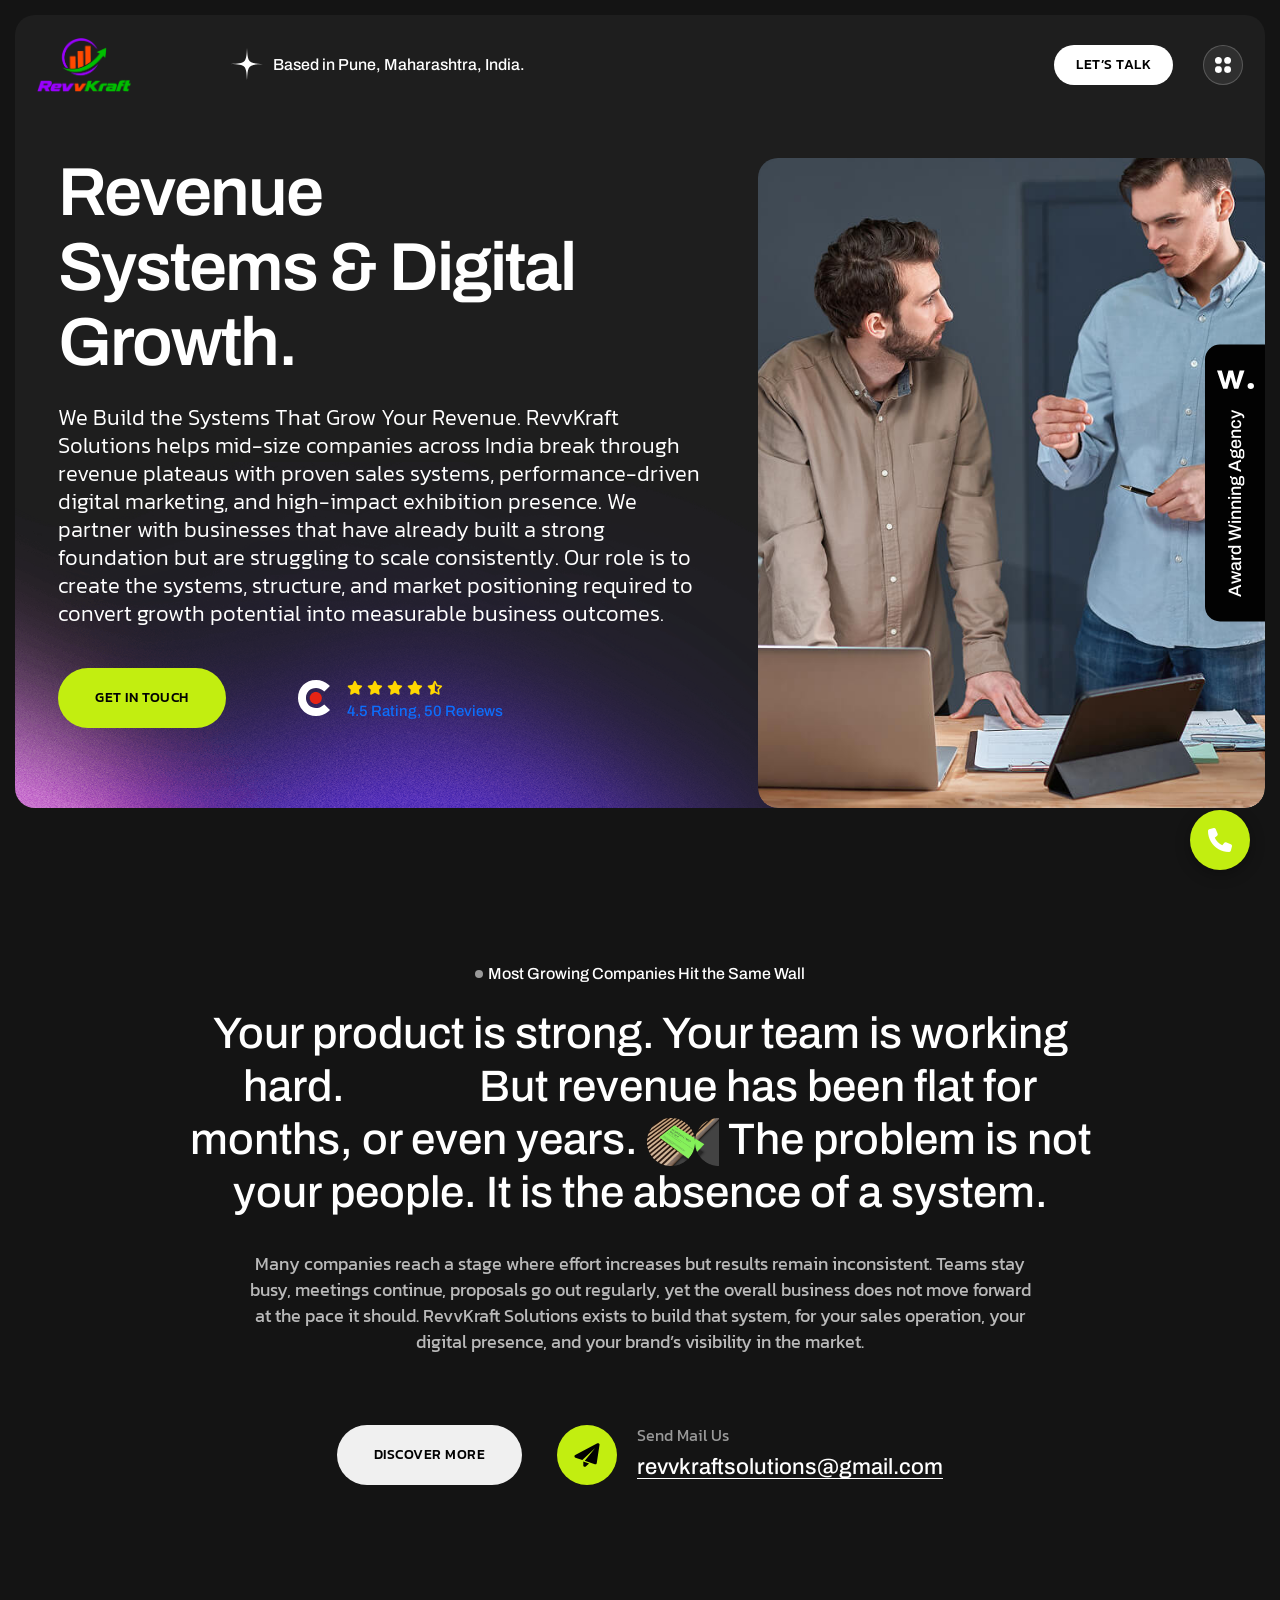
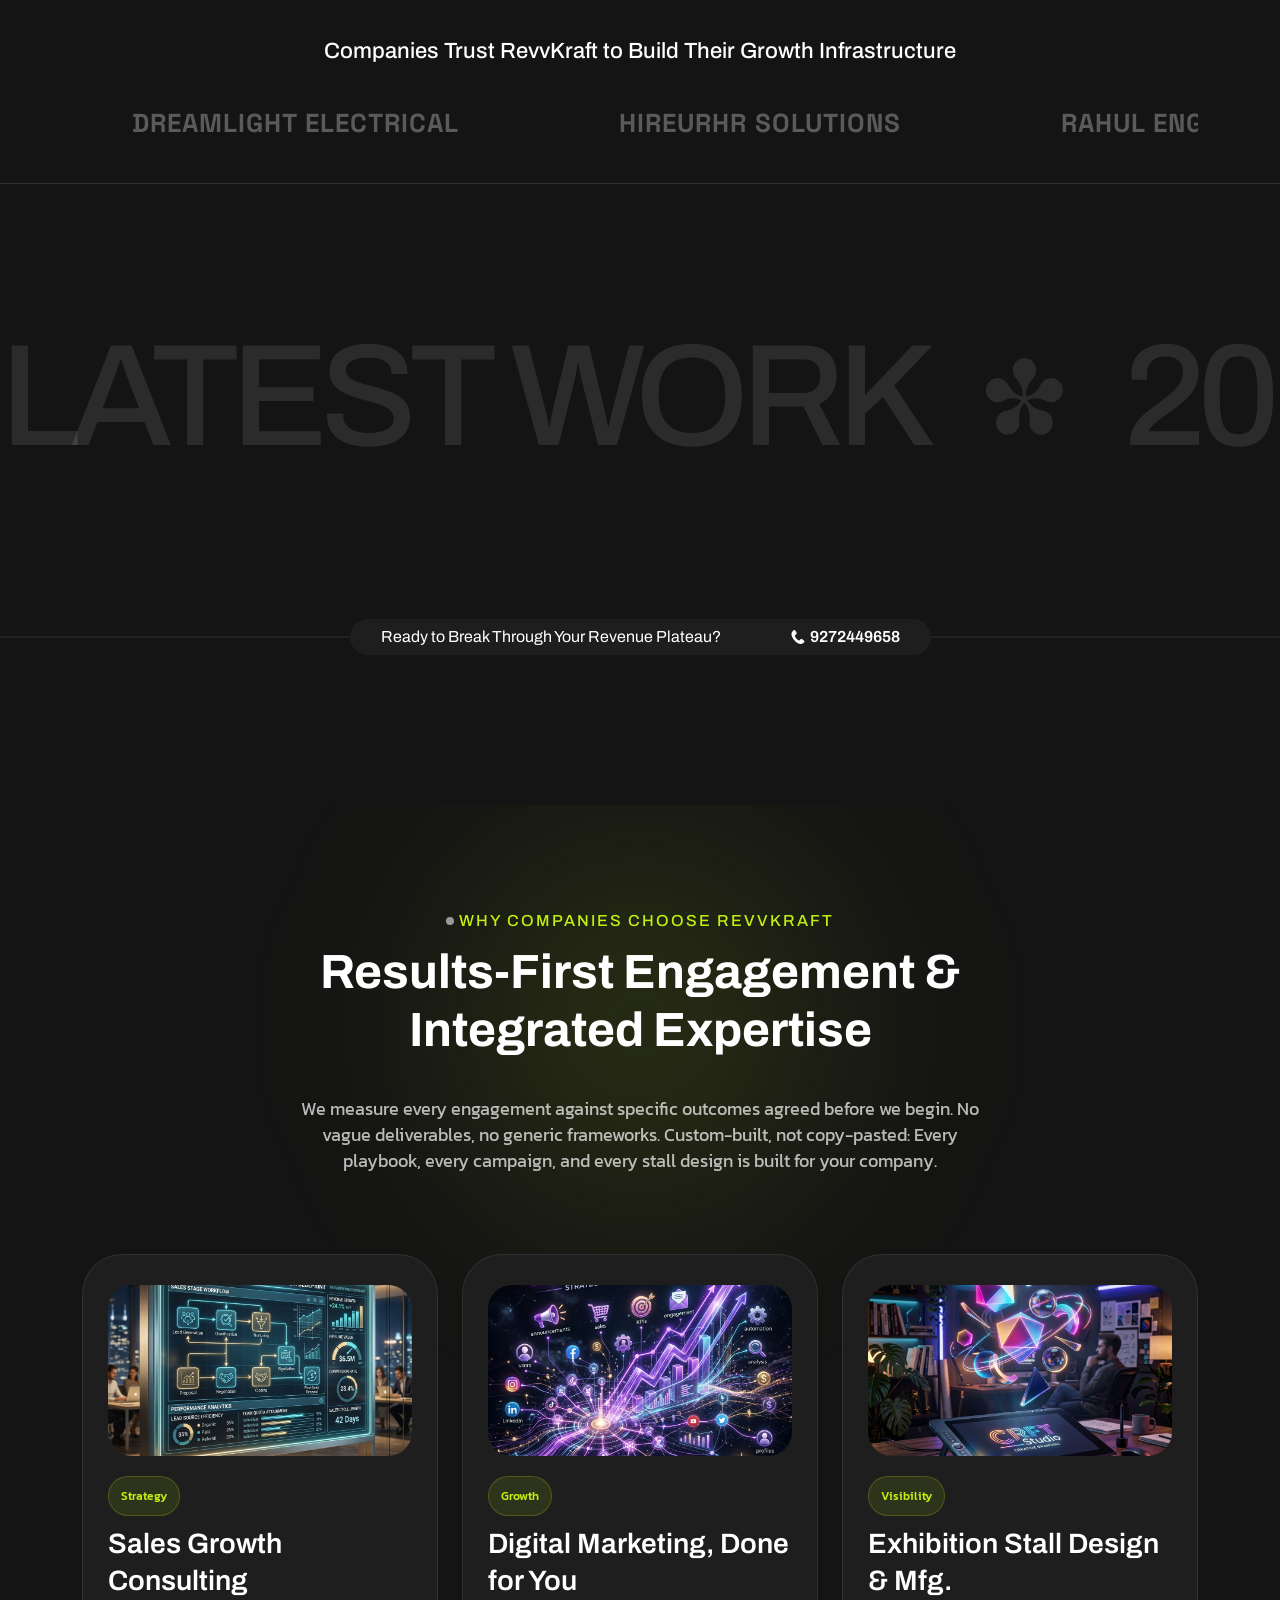
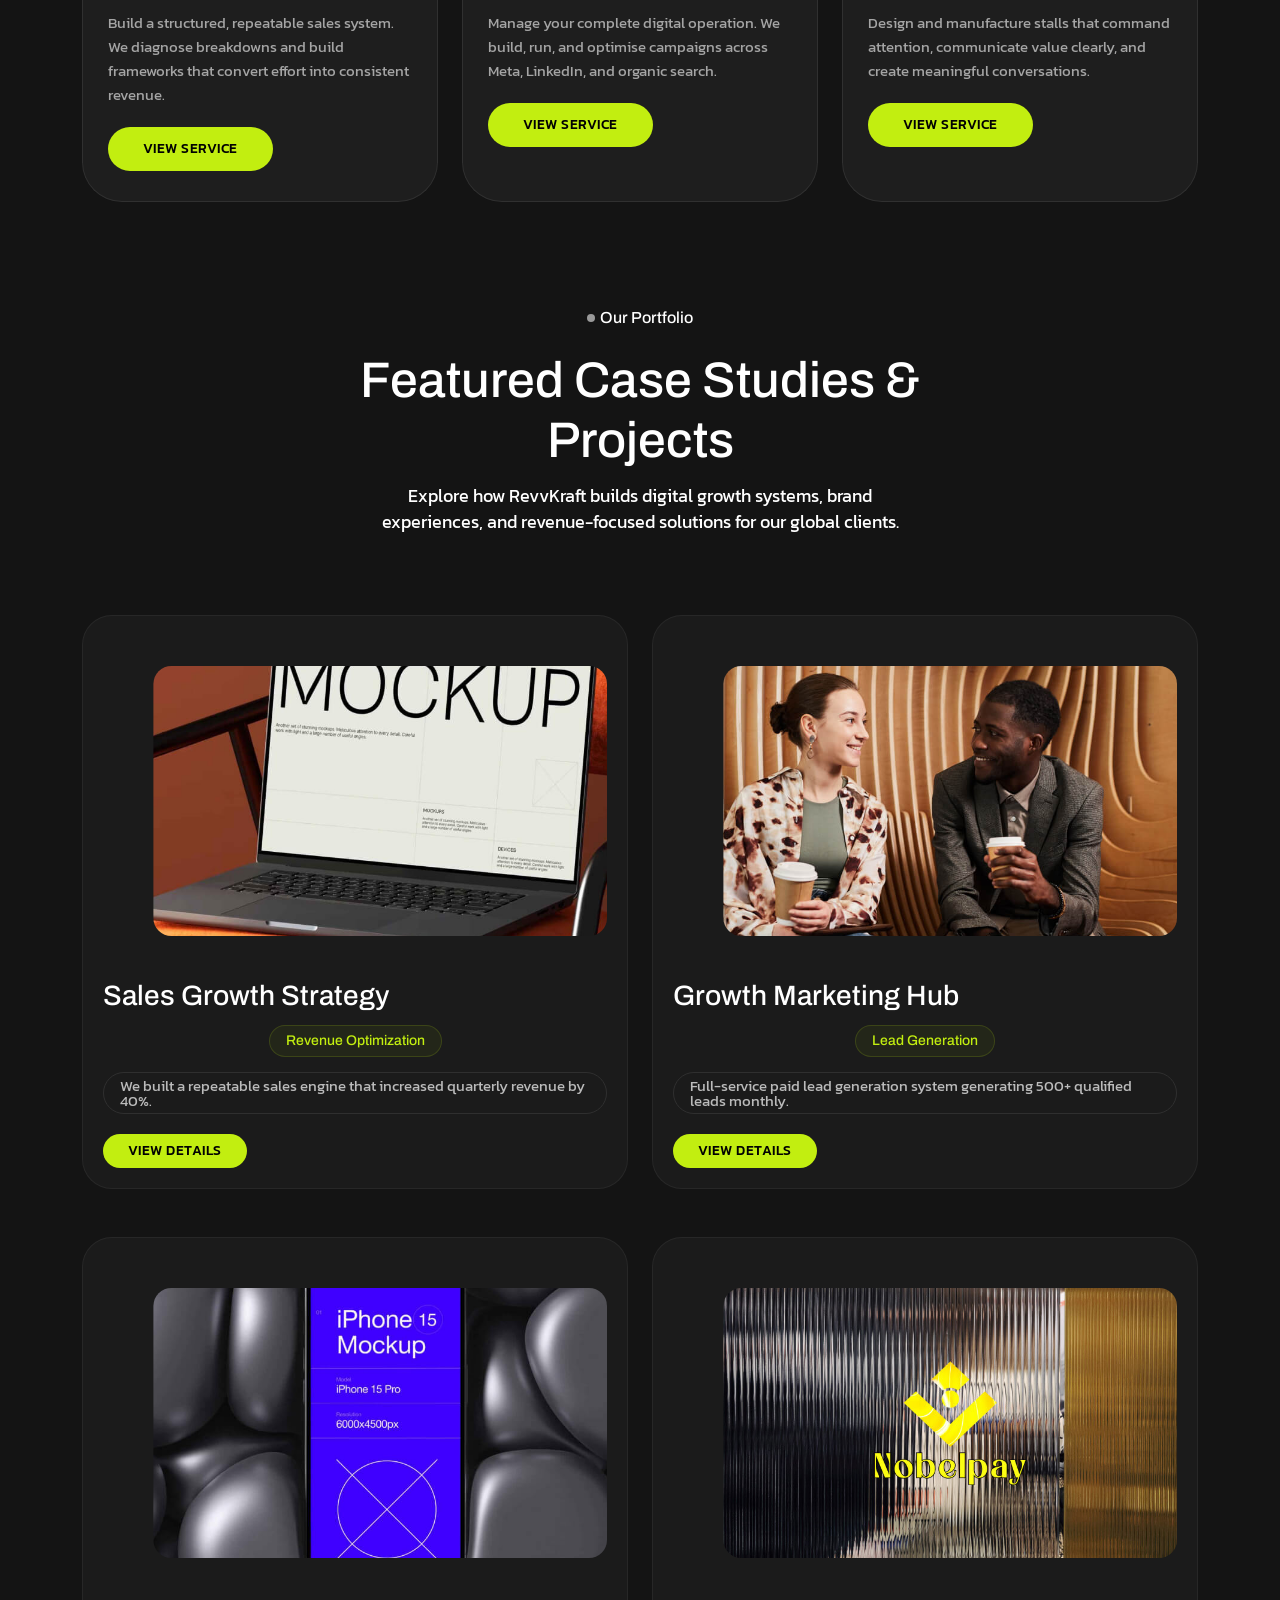
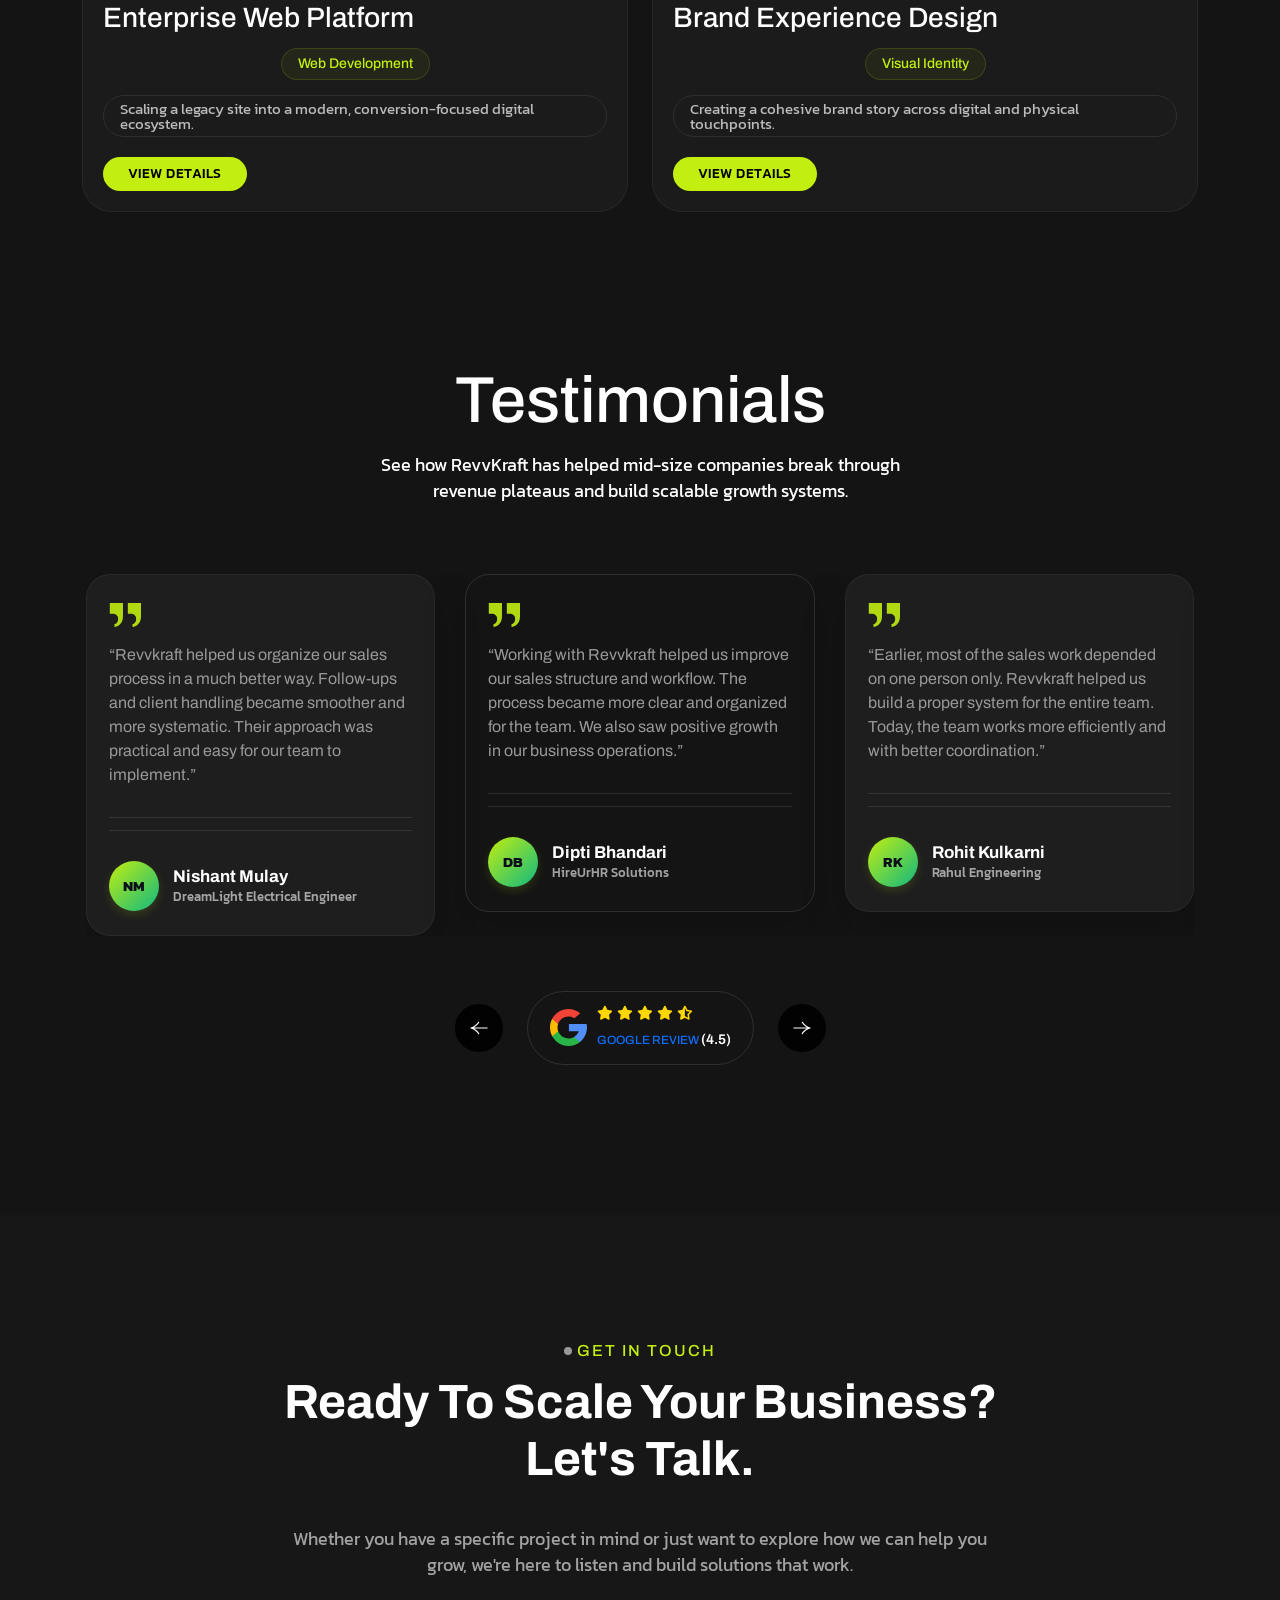
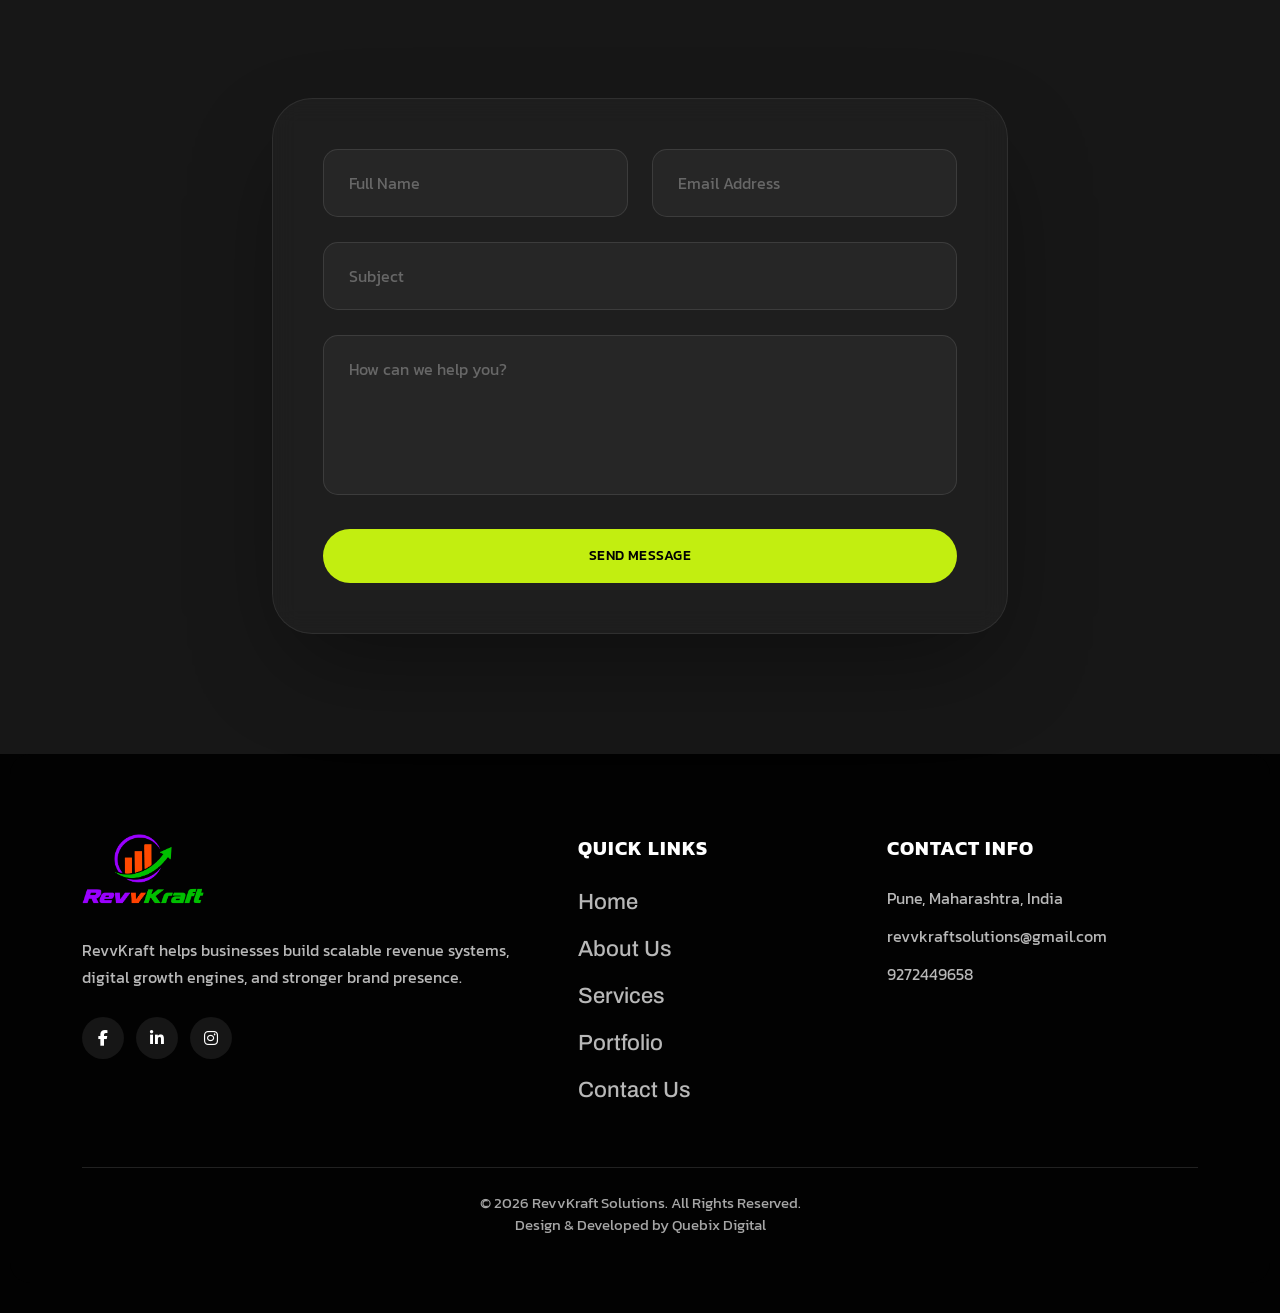
==== commit 99565832: "add main style.css and update index.html structure" ====
--- a/index.html
+++ b/index.html
@@ -1,3 +1,4 @@
+<!--  This site was created by Durgesh Sonar -->
 <!doctype html>
 <html lang="en">
 
@@ -416,6 +417,7 @@
             .home1-contact-section .contact-form-card {
                 padding: 30px;
             }
+
             .home1-contact-section .section-title h2 {
                 font-size: 36px;
             }
@@ -425,12 +427,14 @@
         .portfolio-page-section .portfolio-content h3 {
             margin-bottom: 10px;
         }
+
         .portfolio-page-section .portfolio-content ul {
             margin-bottom: 20px;
             display: flex;
             flex-direction: column;
             gap: 10px;
         }
+
         .portfolio-page-section .portfolio-content ul li:first-child {
             display: inline-flex;
             color: var(--primary-color1);
@@ -444,17 +448,20 @@
             background-color: rgba(var(--primary-color1-opc), 0.05);
             width: fit-content;
         }
+
         .portfolio-page-section .portfolio-content ul li:last-child {
             color: rgba(255, 255, 255, 0.7);
             font-size: 15px;
             margin-top: 5px;
             display: block;
         }
+
         .portfolio-page-section .primary-btn1.small-btn {
             padding: 10px 25px;
             font-size: 14px;
             width: auto;
         }
+
         .portfolio-page-section .portfolio-card {
             background: rgba(255, 255, 255, 0.03);
             border-radius: 30px;
@@ -462,65 +469,72 @@
             border: 1px solid rgba(255, 255, 255, 0.05);
             transition: all 0.4s ease;
         }
+
         .portfolio-page-section .portfolio-card:hover {
             border-color: rgba(var(--primary-color1-opc), 0.3);
             transform: translateY(-10px);
         }
+
         .portfolio-page-section .portfolio-img {
             border-radius: 20px;
             overflow: hidden;
             display: block;
             margin-bottom: 20px;
         }
+
         .portfolio-page-section .portfolio-img img {
             width: 100%;
             height: 300px;
             object-fit: cover;
             transition: transform 0.6s ease;
         }
+
         .portfolio-page-section .portfolio-card:hover .portfolio-img img {
             transform: scale(1.05);
         }
     </style>
 
-<style>
-    .partner-text {
-        font-size: 26px;
-        font-weight: 700;
-        color: rgba(255, 255, 255, 0.3);
-        margin: 0 50px;
-        font-family: var(--font-spaceGrotesk);
-        letter-spacing: 1px;
-        transition: all 0.3s ease;
-        display: inline-block;
-        text-transform: uppercase;
-    }
-    .partner-text:hover {
-        color: var(--primary-color1);
-        text-shadow: 0 0 10px rgba(255, 74, 23, 0.3);
-    }
-    .author-avatar-initials {
-        width: 50px;
-        height: 50px;
-        border-radius: 50%;
-        background: linear-gradient(135deg, var(--primary-color1), #ff7a53);
-        color: #fff;
-        display: flex;
-        align-items: center;
-        justify-content: center;
-        font-weight: 700;
-        font-size: 16px;
-        margin-right: 15px;
-        box-shadow: 0 4px 10px rgba(255, 74, 23, 0.2);
-    }
-    .testimonial-company {
-        font-size: 16px;
-        font-weight: 600;
-        color: var(--primary-color1);
-        text-transform: uppercase;
-        letter-spacing: 1px;
-    }
-</style>
+    <style>
+        .partner-text {
+            font-size: 26px;
+            font-weight: 700;
+            color: rgba(255, 255, 255, 0.3);
+            margin: 0 50px;
+            font-family: var(--font-spaceGrotesk);
+            letter-spacing: 1px;
+            transition: all 0.3s ease;
+            display: inline-block;
+            text-transform: uppercase;
+        }
+
+        .partner-text:hover {
+            color: var(--primary-color1);
+            text-shadow: 0 0 10px rgba(255, 74, 23, 0.3);
+        }
+
+        .author-avatar-initials {
+            width: 50px;
+            height: 50px;
+            border-radius: 50%;
+            background: linear-gradient(135deg, var(--primary-color1), #ff7a53);
+            color: #fff;
+            display: flex;
+            align-items: center;
+            justify-content: center;
+            font-weight: 700;
+            font-size: 16px;
+            margin-right: 15px;
+            box-shadow: 0 4px 10px rgba(255, 74, 23, 0.2);
+        }
+
+        .testimonial-company {
+            font-size: 16px;
+            font-weight: 600;
+            color: var(--primary-color1);
+            text-transform: uppercase;
+            letter-spacing: 1px;
+        }
+    </style>
 </head>
 
 <body class="tt-magic-cursor dark">
@@ -653,7 +667,13 @@
                                     </h1>
                                 </div>
                                 <div class="banner-content">
-                                    <p>We Build the Systems That Grow Your Revenue. RevvKraft Solutions helps mid-size companies across India break through revenue plateaus with proven sales systems, performance-driven digital marketing, and high-impact exhibition presence. We partner with businesses that have already built a strong foundation but are struggling to scale consistently. Our role is to create the systems, structure, and market positioning required to convert growth potential into measurable business outcomes.</p>
+                                    <p>We Build the Systems That Grow Your Revenue. RevvKraft Solutions helps mid-size
+                                        companies across India break through revenue plateaus with proven sales systems,
+                                        performance-driven digital marketing, and high-impact exhibition presence. We
+                                        partner with businesses that have already built a strong foundation but are
+                                        struggling to scale consistently. Our role is to create the systems, structure,
+                                        and market positioning required to convert growth potential into measurable
+                                        business outcomes.</p>
                                     <div class="btn-and-rating-area">
                                         <a href="contact.html" class="primary-btn1">
                                             <span>Get in touch</span>
@@ -706,9 +726,12 @@
                 </div>
                 <img src="assets/images/banners/home1-banner-vector.png" alt="" class="vector">
                 <ul class="social-list">
-                    <li><a href="https://www.facebook.com/share/1Cor5ogyum/?mibextid=wwXIfr" target="_blank" rel="noopener noreferrer"><i class="fa-brands fa-facebook-f"></i></a></li>
-                    <li><a href="https://www.linkedin.com/company/revvkraft-solutions/" target="_blank" rel="noopener noreferrer"><i class="fa-brands fa-linkedin-in"></i></a></li>
-                    <li><a href="https://www.instagram.com/revvkraft?igsh=MTQ1bXppM3doMXpqMA%3D%3D&utm_source=qr" target="_blank" rel="noopener noreferrer"><i class="fa-brands fa-instagram"></i></a></li>
+                    <li><a href="https://www.facebook.com/share/1Cor5ogyum/?mibextid=wwXIfr" target="_blank"
+                            rel="noopener noreferrer"><i class="fa-brands fa-facebook-f"></i></a></li>
+                    <li><a href="https://www.linkedin.com/company/revvkraft-solutions/" target="_blank"
+                            rel="noopener noreferrer"><i class="fa-brands fa-linkedin-in"></i></a></li>
+                    <li><a href="https://www.instagram.com/revvkraft?igsh=MTQ1bXppM3doMXpqMA%3D%3D&utm_source=qr"
+                            target="_blank" rel="noopener noreferrer"><i class="fa-brands fa-instagram"></i></a></li>
                 </ul>
             </div>
             <!-- home1 Banner Section End -->
@@ -721,11 +744,19 @@
                             <div class="about-content">
                                 <div class="section-title text-center fade_anim" data-delay=".3" data-fade-from="top">
                                     <span>Most Growing Companies Hit the Same Wall</span>
-                                    <h2>Your product is strong. Your team is working hard. <video autoplay loop
-                                            muted playsinline src="assets/videos/home1-about-video.mp4"></video>
-                                        But revenue has been flat for months, or even years. <img src="assets/images/gallery/about-img.png"
-                                            alt="Revenue Growth" loading="lazy"> The problem is not your people. It is the absence of a system.</h2>
-                                    <p style="margin-top: 20px; color: rgba(255, 255, 255, 0.7); max-width: 800px; margin-left: auto; margin-right: auto;">Many companies reach a stage where effort increases but results remain inconsistent. Teams stay busy, meetings continue, proposals go out regularly, yet the overall business does not move forward at the pace it should. RevvKraft Solutions exists to build that system, for your sales operation, your digital presence, and your brand’s visibility in the market.</p>
+                                    <h2>Your product is strong. Your team is working hard. <video autoplay loop muted
+                                            playsinline src="assets/videos/home1-about-video.mp4"></video>
+                                        But revenue has been flat for months, or even years. <img
+                                            src="assets/images/gallery/about-img.png" alt="Revenue Growth"
+                                            loading="lazy"> The problem is not your people. It is the absence of a
+                                        system.</h2>
+                                    <p
+                                        style="margin-top: 20px; color: rgba(255, 255, 255, 0.7); max-width: 800px; margin-left: auto; margin-right: auto;">
+                                        Many companies reach a stage where effort increases but results remain
+                                        inconsistent. Teams stay busy, meetings continue, proposals go out regularly,
+                                        yet the overall business does not move forward at the pace it should. RevvKraft
+                                        Solutions exists to build that system, for your sales operation, your digital
+                                        presence, and your brand’s visibility in the market.</p>
                                 </div>
                                 <div class="btn-and-contact-area fade_anim" data-delay=".3">
                                     <a href="about.html" class="primary-btn1">
@@ -742,7 +773,8 @@
                                         </div>
                                         <div class="content">
                                             <span>Send Mail Us</span>
-                                            <a href="mailto:revvkraftsolutions@gmail.com">revvkraftsolutions@gmail.com</a>
+                                            <a
+                                                href="mailto:revvkraftsolutions@gmail.com">revvkraftsolutions@gmail.com</a>
                                         </div>
                                     </div>
                                 </div>
@@ -843,12 +875,16 @@
                         <div class="col-lg-8">
                             <div class="section-title text-center">
                                 <span class="fade_anim" data-delay=".1">Why Companies Choose RevvKraft</span>
-                                <h2 class="fade_anim" data-delay=".2">Results-First Engagement & Integrated Expertise</h2>
-                                <p class="fade_anim" data-delay=".3">We measure every engagement against specific outcomes agreed before we begin. No vague deliverables, no generic frameworks. Custom-built, not copy-pasted: Every playbook, every campaign, and every stall design is built for your company.</p>
-                            </div>
-                        </div>
-                    </div>
-                    
+                                <h2 class="fade_anim" data-delay=".2">Results-First Engagement & Integrated Expertise
+                                </h2>
+                                <p class="fade_anim" data-delay=".3">We measure every engagement against specific
+                                    outcomes agreed before we begin. No vague deliverables, no generic frameworks.
+                                    Custom-built, not copy-pasted: Every playbook, every campaign, and every stall
+                                    design is built for your company.</p>
+                            </div>
+                        </div>
+                    </div>
+
                     <div class="row gx-lg-4 gx-md-3 gy-5 justify-content-center">
                         <!-- Service 1 -->
                         <div class="col-lg-4 col-md-6">
@@ -856,12 +892,14 @@
                                 <div class="service-number">01</div>
                                 <div class="card-shape"></div>
                                 <div class="service-img">
-                                    <img src="assets/images/services/sales-system-service-1.jpg" alt="Sales Growth Consulting" loading="lazy">
+                                    <img src="assets/images/services/sales-system-service-1.jpg"
+                                        alt="Sales Growth Consulting" loading="lazy">
                                 </div>
                                 <div class="service-content">
                                     <div class="service-badge">Strategy</div>
                                     <h3>Sales Growth Consulting</h3>
-                                    <p>Build a structured, repeatable sales system. We diagnose breakdowns and build frameworks that convert effort into consistent revenue.</p>
+                                    <p>Build a structured, repeatable sales system. We diagnose breakdowns and build
+                                        frameworks that convert effort into consistent revenue.</p>
                                     <div class="service-cta">
                                         <a href="service.html" class="primary-btn1">
                                             <span>View Service</span>
@@ -877,12 +915,14 @@
                                 <div class="service-number">02</div>
                                 <div class="card-shape"></div>
                                 <div class="service-img">
-                                    <img src="assets/images/services/digital-marketing-service.jpg" alt="Digital Marketing" loading="lazy">
+                                    <img src="assets/images/services/digital-marketing-service.jpg"
+                                        alt="Digital Marketing" loading="lazy">
                                 </div>
                                 <div class="service-content">
                                     <div class="service-badge">Growth</div>
                                     <h3>Digital Marketing, Done for You</h3>
-                                    <p>Manage your complete digital operation. We build, run, and optimise campaigns across Meta, LinkedIn, and organic search.</p>
+                                    <p>Manage your complete digital operation. We build, run, and optimise campaigns
+                                        across Meta, LinkedIn, and organic search.</p>
                                     <div class="service-cta">
                                         <a href="service.html" class="primary-btn1">
                                             <span>View Service</span>
@@ -898,12 +938,14 @@
                                 <div class="service-number">03</div>
                                 <div class="card-shape"></div>
                                 <div class="service-img">
-                                    <img src="assets/images/services/branding-service.jpg" alt="Exhibition Stall Design" loading="lazy">
+                                    <img src="assets/images/services/branding-service.jpg" alt="Exhibition Stall Design"
+                                        loading="lazy">
                                 </div>
                                 <div class="service-content">
                                     <div class="service-badge">Visibility</div>
                                     <h3>Exhibition Stall Design & Mfg.</h3>
-                                    <p>Design and manufacture stalls that command attention, communicate value clearly, and create meaningful conversations.</p>
+                                    <p>Design and manufacture stalls that command attention, communicate value clearly,
+                                        and create meaningful conversations.</p>
                                     <div class="service-cta">
                                         <a href="service.html" class="primary-btn1">
                                             <span>View Service</span>
@@ -926,7 +968,9 @@
                             <div class="section-title text-center">
                                 <span class="fade_anim" data-delay=".1">Our Portfolio</span>
                                 <h2 class="fade_anim" data-delay=".2">Featured Case Studies & Projects</h2>
-                                <p class="fade_anim" data-delay=".3">Explore how RevvKraft builds digital growth systems, brand experiences, and revenue-focused solutions for our global clients.</p>
+                                <p class="fade_anim" data-delay=".3">Explore how RevvKraft builds digital growth
+                                    systems, brand experiences, and revenue-focused solutions for our global clients.
+                                </p>
                             </div>
                         </div>
                     </div>
@@ -942,7 +986,8 @@
                                     <h3><a href="service.html#sales-growth-consulting">Sales Growth Strategy</a></h3>
                                     <ul>
                                         <li>Revenue Optimization</li>
-                                        <li>We built a repeatable sales engine that increased quarterly revenue by 40%.</li>
+                                        <li>We built a repeatable sales engine that increased quarterly revenue by 40%.
+                                        </li>
                                     </ul>
                                     <div class="view-details-btn mt-3">
                                         <a href="portfolio.html" class="primary-btn1 small-btn">
@@ -957,14 +1002,15 @@
                         <div class="col-md-6">
                             <div class="portfolio-card fade_anim" data-delay=".2">
                                 <a data-cursor="View Details" href="portfolio.html" class="portfolio-img">
-                                    <img src="assets/images/projects/portfolio-img2.jpg" alt="Digital Marketing Campaigns"
-                                        loading="lazy">
+                                    <img src="assets/images/projects/portfolio-img2.jpg"
+                                        alt="Digital Marketing Campaigns" loading="lazy">
                                 </a>
                                 <div class="portfolio-content">
                                     <h3><a href="service.html#digital-marketing">Growth Marketing Hub</a></h3>
                                     <ul>
                                         <li>Lead Generation</li>
-                                        <li>Full-service paid lead generation system generating 500+ qualified leads monthly.</li>
+                                        <li>Full-service paid lead generation system generating 500+ qualified leads
+                                            monthly.</li>
                                     </ul>
                                     <div class="view-details-btn mt-3">
                                         <a href="portfolio.html" class="primary-btn1 small-btn">
@@ -986,7 +1032,8 @@
                                     <h3><a href="service.html">Enterprise Web Platform</a></h3>
                                     <ul>
                                         <li>Web Development</li>
-                                        <li>Scaling a legacy site into a modern, conversion-focused digital ecosystem.</li>
+                                        <li>Scaling a legacy site into a modern, conversion-focused digital ecosystem.
+                                        </li>
                                     </ul>
                                     <div class="view-details-btn mt-3">
                                         <a href="portfolio.html" class="primary-btn1 small-btn">
@@ -1008,7 +1055,8 @@
                                     <h3><a href="service.html#exhibition-stall-design">Brand Experience Design</a></h3>
                                     <ul>
                                         <li>Visual Identity</li>
-                                        <li>Creating a cohesive brand story across digital and physical touchpoints.</li>
+                                        <li>Creating a cohesive brand story across digital and physical touchpoints.
+                                        </li>
                                     </ul>
                                     <div class="view-details-btn mt-3">
                                         <a href="portfolio.html" class="primary-btn1 small-btn">
@@ -1024,23 +1072,6 @@
             </div>
             <!-- Portfolio Page Section End -->
 
-            <!-- home1 Banner2 Section Start-->
-            <div class="home1-banner2-section mb-150">
-                <div class="banner-img-wrap">
-                    <div class="banner-img">
-                        <img src="assets/images/banners/home1-banner2-img.jpg" alt="Agency Success Banner" data-lag="0"
-                            data-speed=".8" loading="lazy">
-                    </div>
-                </div>
-                <div class="banner-bottom">
-                    <span>We Build Systems That Convert Ambition Into Consistent Revenue!</span>
-                    <a href="contact.html" class="primary-btn1">
-                        <span>Get Started</span>
-                        <span>Get Started</span>
-                    </a>
-                </div>
-            </div>
-            <!-- home1 Banner2 Section End-->
 
             <!-- home1 Testimonial Section Start-->
             <div class="home1-testimonial-section mb-150">
@@ -1055,19 +1086,23 @@
                         </div>
                     </div>
                     <div class="testimonial-slider-area mb-45">
-                        
+
                         <div class="swiper home1-testimonial-slider">
                             <div class="swiper-wrapper">
                                 <!-- Testimonial 1 -->
                                 <div class="swiper-slide">
                                     <div class="testimonial-card">
                                         <div class="testimonial-content">
-                                            <svg width="40" height="40" viewBox="0 0 40 40" xmlns="http://www.w3.org/2000/svg">
+                                            <svg width="40" height="40" viewBox="0 0 40 40"
+                                                xmlns="http://www.w3.org/2000/svg">
                                                 <g>
-                                                    <path fill-rule="evenodd" clip-rule="evenodd" d="M23.5211 5V18.5849H27.6308C30.7438 18.5849 33.6347 20.6614 33.8811 23.8592C33.9714 25.0297 33.936 26.1866 33.6439 27.0799C32.7022 30.92 29.4064 31.3207 29.4064 31.3207V35C29.4064 35 40 33.56 40 22.04V5L23.5211 5ZM1 5L1 18.5849H5.10972C8.22268 18.5849 11.1135 20.6614 11.36 23.8592C11.4502 25.0297 11.4149 26.1866 11.1228 27.0799C10.1811 30.92 6.88532 31.3207 6.88532 31.3207V35C6.88532 35 17.4789 33.56 17.4789 22.04V5L1 5Z" />
+                                                    <path fill-rule="evenodd" clip-rule="evenodd"
+                                                        d="M23.5211 5V18.5849H27.6308C30.7438 18.5849 33.6347 20.6614 33.8811 23.8592C33.9714 25.0297 33.936 26.1866 33.6439 27.0799C32.7022 30.92 29.4064 31.3207 29.4064 31.3207V35C29.4064 35 40 33.56 40 22.04V5L23.5211 5ZM1 5L1 18.5849H5.10972C8.22268 18.5849 11.1135 20.6614 11.36 23.8592C11.4502 25.0297 11.4149 26.1866 11.1228 27.0799C10.1811 30.92 6.88532 31.3207 6.88532 31.3207V35C6.88532 35 17.4789 33.56 17.4789 22.04V5L1 5Z" />
                                                 </g>
                                             </svg>
-                                            <p>“Revvkraft helped us organize our sales process in a much better way. Follow-ups and client handling became smoother and more systematic. Their approach was practical and easy for our team to implement.”</p>
+                                            <p>“Revvkraft helped us organize our sales process in a much better way.
+                                                Follow-ups and client handling became smoother and more systematic.
+                                                Their approach was practical and easy for our team to implement.”</p>
                                         </div>
                                         <div class="logo-and-author-area">
                                             <div class="author-area">
@@ -1084,12 +1119,16 @@
                                 <div class="swiper-slide">
                                     <div class="testimonial-card">
                                         <div class="testimonial-content">
-                                            <svg width="40" height="40" viewBox="0 0 40 40" xmlns="http://www.w3.org/2000/svg">
+                                            <svg width="40" height="40" viewBox="0 0 40 40"
+                                                xmlns="http://www.w3.org/2000/svg">
                                                 <g>
-                                                    <path fill-rule="evenodd" clip-rule="evenodd" d="M23.5211 5V18.5849H27.6308C30.7438 18.5849 33.6347 20.6614 33.8811 23.8592C33.9714 25.0297 33.936 26.1866 33.6439 27.0799C32.7022 30.92 29.4064 31.3207 29.4064 31.3207V35C29.4064 35 40 33.56 40 22.04V5L23.5211 5ZM1 5L1 18.5849H5.10972C8.22268 18.5849 11.1135 20.6614 11.36 23.8592C11.4502 25.0297 11.4149 26.1866 11.1228 27.0799C10.1811 30.92 6.88532 31.3207 6.88532 31.3207V35C6.88532 35 17.4789 33.56 17.4789 22.04V5L1 5Z" />
+                                                    <path fill-rule="evenodd" clip-rule="evenodd"
+                                                        d="M23.5211 5V18.5849H27.6308C30.7438 18.5849 33.6347 20.6614 33.8811 23.8592C33.9714 25.0297 33.936 26.1866 33.6439 27.0799C32.7022 30.92 29.4064 31.3207 29.4064 31.3207V35C29.4064 35 40 33.56 40 22.04V5L23.5211 5ZM1 5L1 18.5849H5.10972C8.22268 18.5849 11.1135 20.6614 11.36 23.8592C11.4502 25.0297 11.4149 26.1866 11.1228 27.0799C10.1811 30.92 6.88532 31.3207 6.88532 31.3207V35C6.88532 35 17.4789 33.56 17.4789 22.04V5L1 5Z" />
                                                 </g>
                                             </svg>
-                                            <p>“Working with Revvkraft helped us improve our sales structure and workflow. The process became more clear and organized for the team. We also saw positive growth in our business operations.”</p>
+                                            <p>“Working with Revvkraft helped us improve our sales structure and
+                                                workflow. The process became more clear and organized for the team. We
+                                                also saw positive growth in our business operations.”</p>
                                         </div>
                                         <div class="logo-and-author-area">
                                             <div class="author-area">
@@ -1106,12 +1145,16 @@
                                 <div class="swiper-slide">
                                     <div class="testimonial-card">
                                         <div class="testimonial-content">
-                                            <svg width="40" height="40" viewBox="0 0 40 40" xmlns="http://www.w3.org/2000/svg">
+                                            <svg width="40" height="40" viewBox="0 0 40 40"
+                                                xmlns="http://www.w3.org/2000/svg">
                                                 <g>
-                                                    <path fill-rule="evenodd" clip-rule="evenodd" d="M23.5211 5V18.5849H27.6308C30.7438 18.5849 33.6347 20.6614 33.8811 23.8592C33.9714 25.0297 33.936 26.1866 33.6439 27.0799C32.7022 30.92 29.4064 31.3207 29.4064 31.3207V35C29.4064 35 40 33.56 40 22.04V5L23.5211 5ZM1 5L1 18.5849H5.10972C8.22268 18.5849 11.1135 20.6614 11.36 23.8592C11.4502 25.0297 11.4149 26.1866 11.1228 27.0799C10.1811 30.92 6.88532 31.3207 6.88532 31.3207V35C6.88532 35 17.4789 33.56 17.4789 22.04V5L1 5Z" />
+                                                    <path fill-rule="evenodd" clip-rule="evenodd"
+                                                        d="M23.5211 5V18.5849H27.6308C30.7438 18.5849 33.6347 20.6614 33.8811 23.8592C33.9714 25.0297 33.936 26.1866 33.6439 27.0799C32.7022 30.92 29.4064 31.3207 29.4064 31.3207V35C29.4064 35 40 33.56 40 22.04V5L23.5211 5ZM1 5L1 18.5849H5.10972C8.22268 18.5849 11.1135 20.6614 11.36 23.8592C11.4502 25.0297 11.4149 26.1866 11.1228 27.0799C10.1811 30.92 6.88532 31.3207 6.88532 31.3207V35C6.88532 35 17.4789 33.56 17.4789 22.04V5L1 5Z" />
                                                 </g>
                                             </svg>
-                                            <p>“Earlier, most of the sales work depended on one person only. Revvkraft helped us build a proper system for the entire team. Today, the team works more efficiently and with better coordination.”</p>
+                                            <p>“Earlier, most of the sales work depended on one person only. Revvkraft
+                                                helped us build a proper system for the entire team. Today, the team
+                                                works more efficiently and with better coordination.”</p>
                                         </div>
                                         <div class="logo-and-author-area">
                                             <div class="author-area">
@@ -1128,12 +1171,16 @@
                                 <div class="swiper-slide">
                                     <div class="testimonial-card">
                                         <div class="testimonial-content">
-                                            <svg width="40" height="40" viewBox="0 0 40 40" xmlns="http://www.w3.org/2000/svg">
+                                            <svg width="40" height="40" viewBox="0 0 40 40"
+                                                xmlns="http://www.w3.org/2000/svg">
                                                 <g>
-                                                    <path fill-rule="evenodd" clip-rule="evenodd" d="M23.5211 5V18.5849H27.6308C30.7438 18.5849 33.6347 20.6614 33.8811 23.8592C33.9714 25.0297 33.936 26.1866 33.6439 27.0799C32.7022 30.92 29.4064 31.3207 29.4064 31.3207V35C29.4064 35 40 33.56 40 22.04V5L23.5211 5ZM1 5L1 18.5849H5.10972C8.22268 18.5849 11.1135 20.6614 11.36 23.8592C11.4502 25.0297 11.4149 26.1866 11.1228 27.0799C10.1811 30.92 6.88532 31.3207 6.88532 31.3207V35C6.88532 35 17.4789 33.56 17.4789 22.04V5L1 5Z" />
+                                                    <path fill-rule="evenodd" clip-rule="evenodd"
+                                                        d="M23.5211 5V18.5849H27.6308C30.7438 18.5849 33.6347 20.6614 33.8811 23.8592C33.9714 25.0297 33.936 26.1866 33.6439 27.0799C32.7022 30.92 29.4064 31.3207 29.4064 31.3207V35C29.4064 35 40 33.56 40 22.04V5L23.5211 5ZM1 5L1 18.5849H5.10972C8.22268 18.5849 11.1135 20.6614 11.36 23.8592C11.4502 25.0297 11.4149 26.1866 11.1228 27.0799C10.1811 30.92 6.88532 31.3207 6.88532 31.3207V35C6.88532 35 17.4789 33.56 17.4789 22.04V5L1 5Z" />
                                                 </g>
                                             </svg>
-                                            <p>“Revvkraft helped us improve our sales process in a simple and practical manner. Their guidance made our workflow more structured and manageable. The overall coordination and follow-up process also improved.”</p>
+                                            <p>“Revvkraft helped us improve our sales process in a simple and practical
+                                                manner. Their guidance made our workflow more structured and manageable.
+                                                The overall coordination and follow-up process also improved.”</p>
                                         </div>
                                         <div class="logo-and-author-area">
                                             <div class="author-area">
@@ -1150,12 +1197,16 @@
                                 <div class="swiper-slide">
                                     <div class="testimonial-card">
                                         <div class="testimonial-content">
-                                            <svg width="40" height="40" viewBox="0 0 40 40" xmlns="http://www.w3.org/2000/svg">
+                                            <svg width="40" height="40" viewBox="0 0 40 40"
+                                                xmlns="http://www.w3.org/2000/svg">
                                                 <g>
-                                                    <path fill-rule="evenodd" clip-rule="evenodd" d="M23.5211 5V18.5849H27.6308C30.7438 18.5849 33.6347 20.6614 33.8811 23.8592C33.9714 25.0297 33.936 26.1866 33.6439 27.0799C32.7022 30.92 29.4064 31.3207 29.4064 31.3207V35C29.4064 35 40 33.56 40 22.04V5L23.5211 5ZM1 5L1 18.5849H5.10972C8.22268 18.5849 11.1135 20.6614 11.36 23.8592C11.4502 25.0297 11.4149 26.1866 11.1228 27.0799C10.1811 30.92 6.88532 31.3207 6.88532 31.3207V35C6.88532 35 17.4789 33.56 17.4789 22.04V5L1 5Z" />
+                                                    <path fill-rule="evenodd" clip-rule="evenodd"
+                                                        d="M23.5211 5V18.5849H27.6308C30.7438 18.5849 33.6347 20.6614 33.8811 23.8592C33.9714 25.0297 33.936 26.1866 33.6439 27.0799C32.7022 30.92 29.4064 31.3207 29.4064 31.3207V35C29.4064 35 40 33.56 40 22.04V5L23.5211 5ZM1 5L1 18.5849H5.10972C8.22268 18.5849 11.1135 20.6614 11.36 23.8592C11.4502 25.0297 11.4149 26.1866 11.1228 27.0799C10.1811 30.92 6.88532 31.3207 6.88532 31.3207V35C6.88532 35 17.4789 33.56 17.4789 22.04V5L1 5Z" />
                                                 </g>
                                             </svg>
-                                            <p>“Revvkraft supported us in finding reliable and efficient vendors. Their industry understanding helped simplify the selection process. The coordination and execution were handled professionally throughout.”</p>
+                                            <p>“Revvkraft supported us in finding reliable and efficient vendors. Their
+                                                industry understanding helped simplify the selection process. The
+                                                coordination and execution were handled professionally throughout.”</p>
                                         </div>
                                         <div class="logo-and-author-area">
                                             <div class="author-area">
@@ -1172,12 +1223,17 @@
                                 <div class="swiper-slide">
                                     <div class="testimonial-card">
                                         <div class="testimonial-content">
-                                            <svg width="40" height="40" viewBox="0 0 40 40" xmlns="http://www.w3.org/2000/svg">
+                                            <svg width="40" height="40" viewBox="0 0 40 40"
+                                                xmlns="http://www.w3.org/2000/svg">
                                                 <g>
-                                                    <path fill-rule="evenodd" clip-rule="evenodd" d="M23.5211 5V18.5849H27.6308C30.7438 18.5849 33.6347 20.6614 33.8811 23.8592C33.9714 25.0297 33.936 26.1866 33.6439 27.0799C32.7022 30.92 29.4064 31.3207 29.4064 31.3207V35C29.4064 35 40 33.56 40 22.04V5L23.5211 5ZM1 5L1 18.5849H5.10972C8.22268 18.5849 11.1135 20.6614 11.36 23.8592C11.4502 25.0297 11.4149 26.1866 11.1228 27.0799C10.1811 30.92 6.88532 31.3207 6.88532 31.3207V35C6.88532 35 17.4789 33.56 17.4789 22.04V5L1 5Z" />
+                                                    <path fill-rule="evenodd" clip-rule="evenodd"
+                                                        d="M23.5211 5V18.5849H27.6308C30.7438 18.5849 33.6347 20.6614 33.8811 23.8592C33.9714 25.0297 33.936 26.1866 33.6439 27.0799C32.7022 30.92 29.4064 31.3207 29.4064 31.3207V35C29.4064 35 40 33.56 40 22.04V5L23.5211 5ZM1 5L1 18.5849H5.10972C8.22268 18.5849 11.1135 20.6614 11.36 23.8592C11.4502 25.0297 11.4149 26.1866 11.1228 27.0799C10.1811 30.92 6.88532 31.3207 6.88532 31.3207V35C6.88532 35 17.4789 33.56 17.4789 22.04V5L1 5Z" />
                                                 </g>
                                             </svg>
-                                            <p>“Revvkraft helped us improve our digital marketing efforts and visibility. Their team understands industrial businesses and works accordingly. The overall experience working with them has been very positive.”</p>
+                                            <p>“Revvkraft helped us improve our digital marketing efforts and
+                                                visibility. Their team understands industrial businesses and works
+                                                accordingly. The overall experience working with them has been very
+                                                positive.”</p>
                                         </div>
                                         <div class="logo-and-author-area">
                                             <div class="author-area">
@@ -1232,7 +1288,7 @@
             </div>
             <!-- home1 Testimonial Section End-->
 
-            
+
 
             <!-- home1 Contact Section Start-->
             <div class="home1-contact-section" id="contact-form-section">
@@ -1243,7 +1299,9 @@
                             <div class="section-title text-center">
                                 <span class="fade_anim" data-delay=".1">Get In Touch</span>
                                 <h2 class="fade_anim" data-delay=".2">Ready To Scale Your Business? Let's Talk.</h2>
-                                <p class="fade_anim" data-delay=".3">Whether you have a specific project in mind or just want to explore how we can help you grow, we're here to listen and build solutions that work.</p>
+                                <p class="fade_anim" data-delay=".3">Whether you have a specific project in mind or just
+                                    want to explore how we can help you grow, we're here to listen and build solutions
+                                    that work.</p>
                             </div>
                         </div>
                     </div>
@@ -1305,11 +1363,14 @@
                                     and stronger brand presence.
                                 </p>
                                 <ul class="social-list">
-                                    <li><a href="https://www.facebook.com/share/1Cor5ogyum/?mibextid=wwXIfr" target="_blank" rel="noopener noreferrer" aria-label="Facebook"><i
+                                    <li><a href="https://www.facebook.com/share/1Cor5ogyum/?mibextid=wwXIfr"
+                                            target="_blank" rel="noopener noreferrer" aria-label="Facebook"><i
                                                 class="fa-brands fa-facebook-f"></i></a></li>
-                                    <li><a href="https://www.linkedin.com/company/revvkraft-solutions/" target="_blank" rel="noopener noreferrer" aria-label="LinkedIn"><i
+                                    <li><a href="https://www.linkedin.com/company/revvkraft-solutions/" target="_blank"
+                                            rel="noopener noreferrer" aria-label="LinkedIn"><i
                                                 class="fa-brands fa-linkedin-in"></i></a></li>
-                                    <li><a href="https://www.instagram.com/revvkraft?igsh=MTQ1bXppM3doMXpqMA%3D%3D&utm_source=qr" target="_blank" rel="noopener noreferrer" aria-label="Instagram"><i
+                                    <li><a href="https://www.instagram.com/revvkraft?igsh=MTQ1bXppM3doMXpqMA%3D%3D&utm_source=qr"
+                                            target="_blank" rel="noopener noreferrer" aria-label="Instagram"><i
                                                 class="fa-brands fa-instagram"></i></a></li>
                                 </ul>
                             </div>
@@ -1331,7 +1392,8 @@
                                 <h3 class="widget-title">Contact Info</h3>
                                 <ul class="contact-list">
                                     <li>Pune, Maharashtra, India</li>
-                                    <li><a href="mailto:revvkraftsolutions@gmail.com">revvkraftsolutions@gmail.com</a></li>
+                                    <li><a href="mailto:revvkraftsolutions@gmail.com">revvkraftsolutions@gmail.com</a>
+                                    </li>
                                     <li><a href="tel:9272449658">9272449658</a></li>
                                 </ul>
                             </div>
@@ -1455,42 +1517,53 @@
         data-cf-beacon='{"version":"2024.11.0","token":"70834e4b23964a2eaf7cf4ec0e5e9a84","r":1,"server_timing":{"name":{"cfCacheStatus":true,"cfEdge":true,"cfExtPri":true,"cfL4":true,"cfOrigin":true,"cfSpeedBrain":true},"location_startswith":null}}'
         crossorigin="anonymous"></script>
 
-<!-- Floating Call Button -->
-<style>
-    .floating-call-btn {
-        position: fixed;
-        bottom: 30px;
-        right: 30px;
-        background-color: var(--primary-color1, #ff4a17);
-        color: #fff;
-        width: 60px;
-        height: 60px;
-        border-radius: 50%;
-        display: flex;
-        justify-content: center;
-        align-items: center;
-        font-size: 24px;
-        box-shadow: 0 4px 15px rgba(0,0,0,0.3);
-        z-index: 9999;
-        transition: all 0.3s ease;
-        animation: pulse-ring 2s infinite;
-    }
-    .floating-call-btn i {
-        color: #fff;
-    }
-    .floating-call-btn:hover {
-        transform: translateY(-5px);
-        color: #fff;
-    }
-    @keyframes pulse-ring {
-        0% { box-shadow: 0 0 0 0 rgba(255, 74, 23, 0.7); }
-        70% { box-shadow: 0 0 0 15px rgba(255, 74, 23, 0); }
-        100% { box-shadow: 0 0 0 0 rgba(255, 74, 23, 0); }
-    }
-</style>
-<a href="tel:9272449658" class="floating-call-btn" aria-label="Call Us">
-    <i class="fa-solid fa-phone"></i>
-</a>
+    <!-- Floating Call Button -->
+    <style>
+        .floating-call-btn {
+            position: fixed;
+            bottom: 30px;
+            right: 30px;
+            background-color: var(--primary-color1, #ff4a17);
+            color: #fff;
+            width: 60px;
+            height: 60px;
+            border-radius: 50%;
+            display: flex;
+            justify-content: center;
+            align-items: center;
+            font-size: 24px;
+            box-shadow: 0 4px 15px rgba(0, 0, 0, 0.3);
+            z-index: 9999;
+            transition: all 0.3s ease;
+            animation: pulse-ring 2s infinite;
+        }
+
+        .floating-call-btn i {
+            color: #fff;
+        }
+
+        .floating-call-btn:hover {
+            transform: translateY(-5px);
+            color: #fff;
+        }
+
+        @keyframes pulse-ring {
+            0% {
+                box-shadow: 0 0 0 0 rgba(255, 74, 23, 0.7);
+            }
+
+            70% {
+                box-shadow: 0 0 0 15px rgba(255, 74, 23, 0);
+            }
+
+            100% {
+                box-shadow: 0 0 0 0 rgba(255, 74, 23, 0);
+            }
+        }
+    </style>
+    <a href="tel:9272449658" class="floating-call-btn" aria-label="Call Us">
+        <i class="fa-solid fa-phone"></i>
+    </a>
 
 </body>
 
--- a/assets/css/style.css
+++ b/assets/css/style.css
@@ -26031,6 +26031,7 @@
 }
 
 .breadcrumb-section .breadcrumb-image-section .breadcrumb-img img {
+    width: 100%;
     height: 100%;
     -o-object-fit: cover;
     object-fit: cover;
@@ -32167,6 +32168,7 @@
 }
 
 .about2-page-banner-section .about-banner-image .banner-img img {
+    width: 100%;
     height: 100%;
     -o-object-fit: cover;
     object-fit: cover;
@@ -42563,17 +42565,25 @@
   }
 
   .footer-section.one .footer-menu-list {
-    display: flex;
-    flex-direction: row;
-    flex-wrap: nowrap;
+    display: grid;
+    grid-template-columns: repeat(6, 1fr);
     justify-content: center;
-    gap: 15px;
+    align-items: center;
+    gap: 15px 10px;
     width: 100%;
+    max-width: 320px;
   }
 
   .footer-section.one .footer-menu-list li {
     margin-bottom: 0;
-    flex: 0 0 auto;
+    grid-column: span 2;
+    display: flex;
+    justify-content: center;
+  }
+
+  .footer-section.one .footer-menu-list li:nth-child(4),
+  .footer-section.one .footer-menu-list li:nth-child(5) {
+    grid-column: span 3;
   }
 
   .footer-section.one .footer-menu-list a {
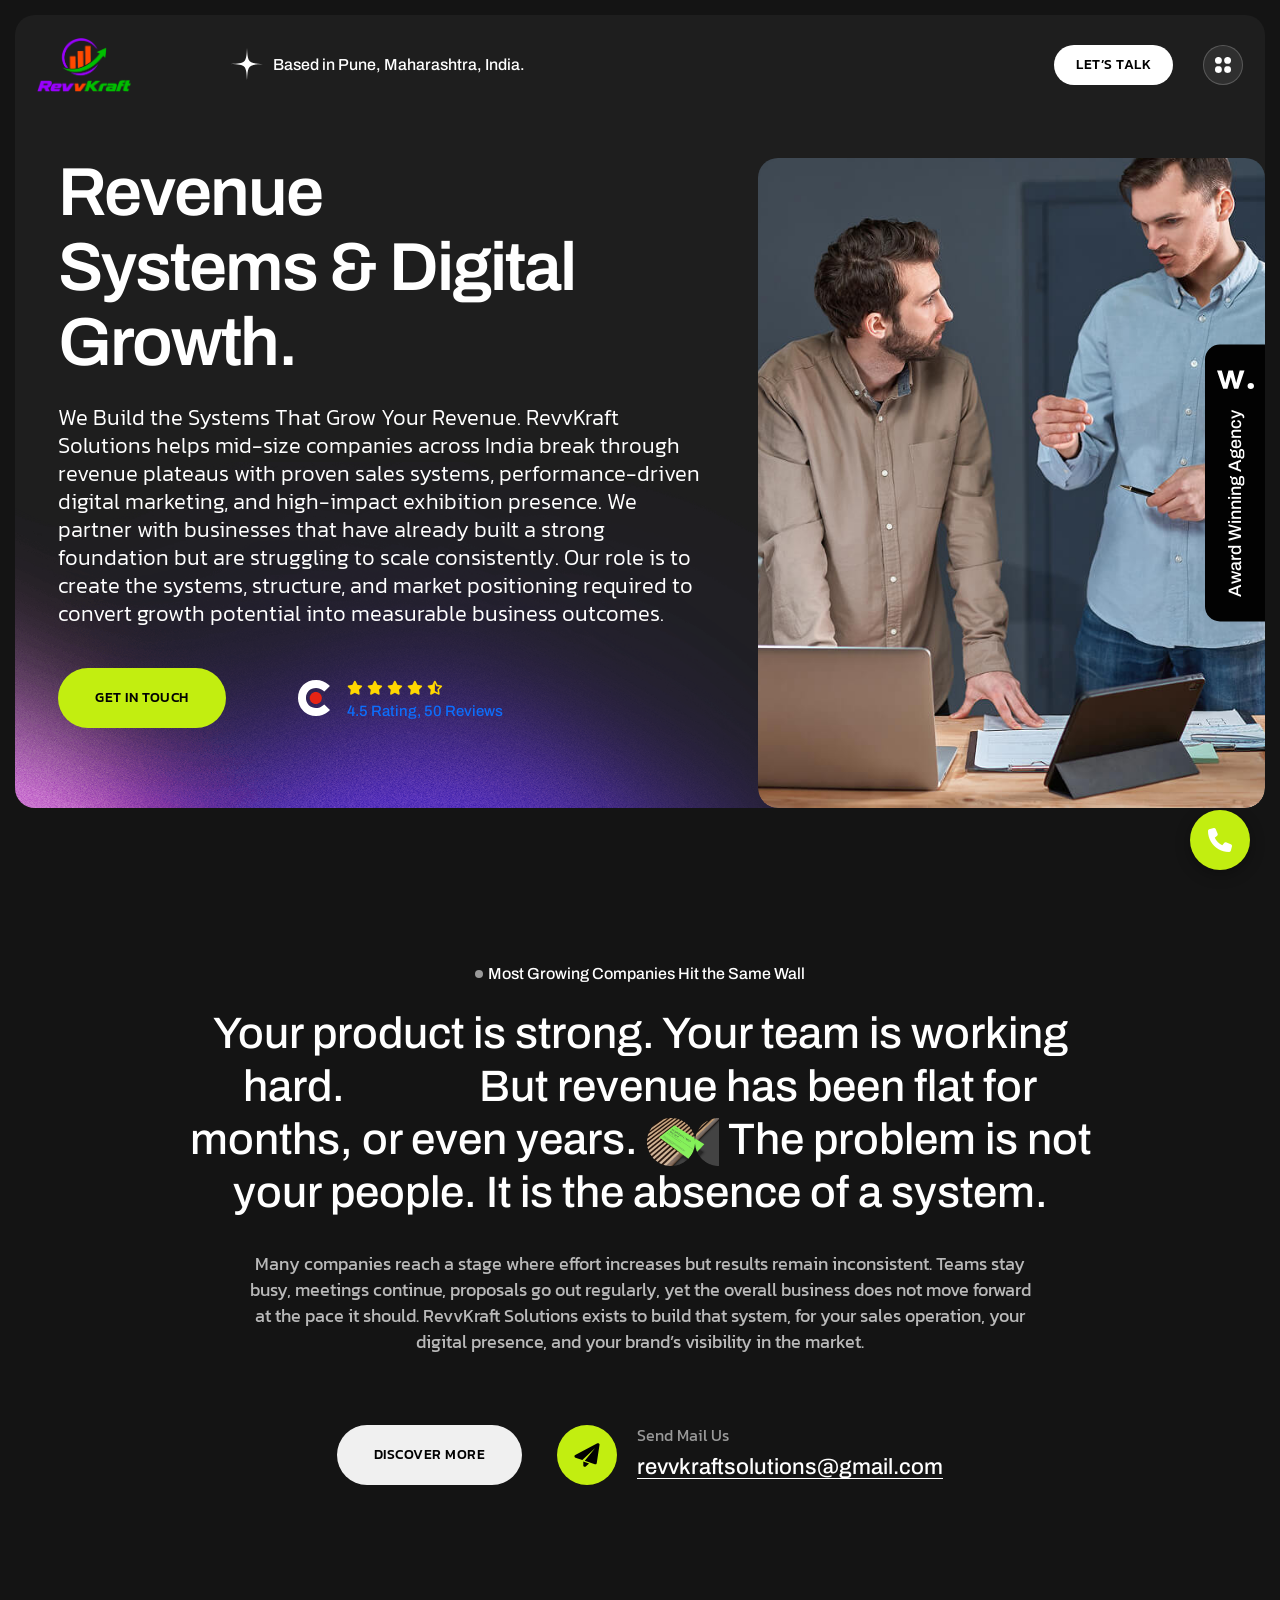
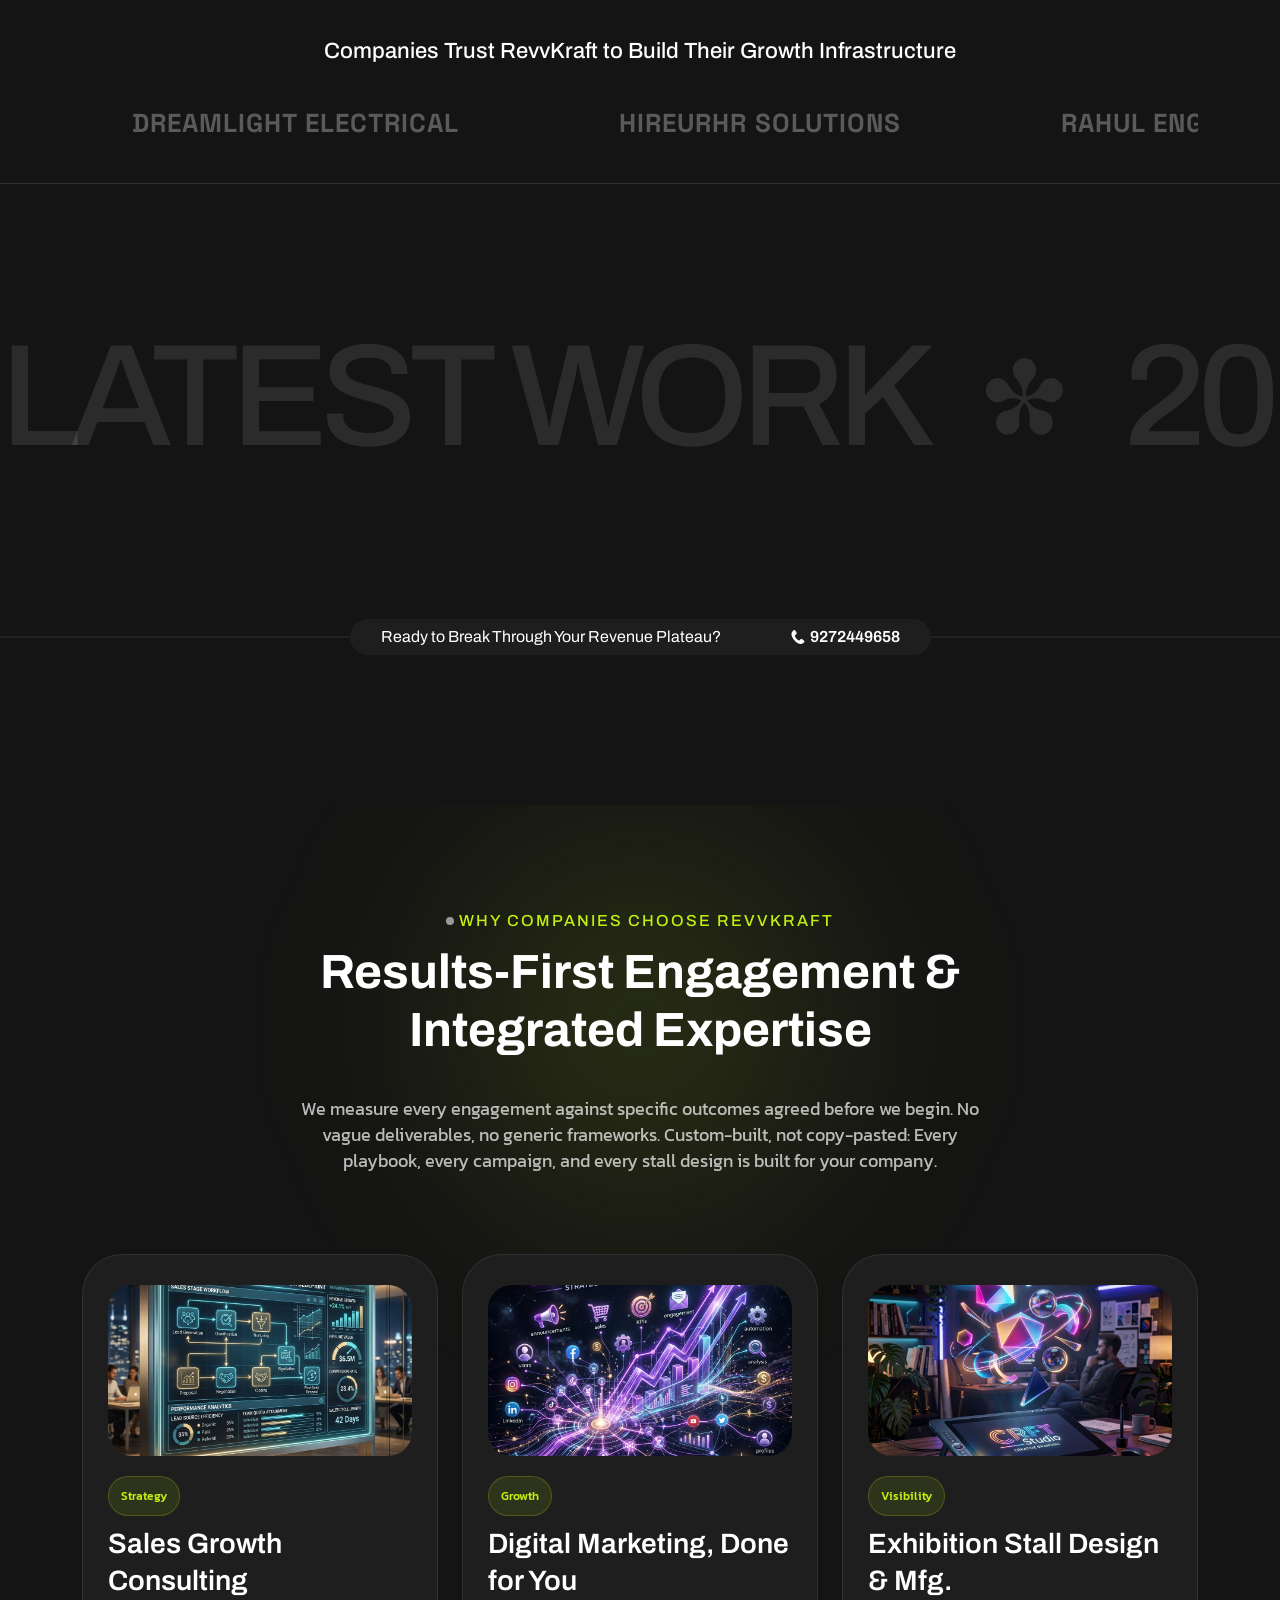
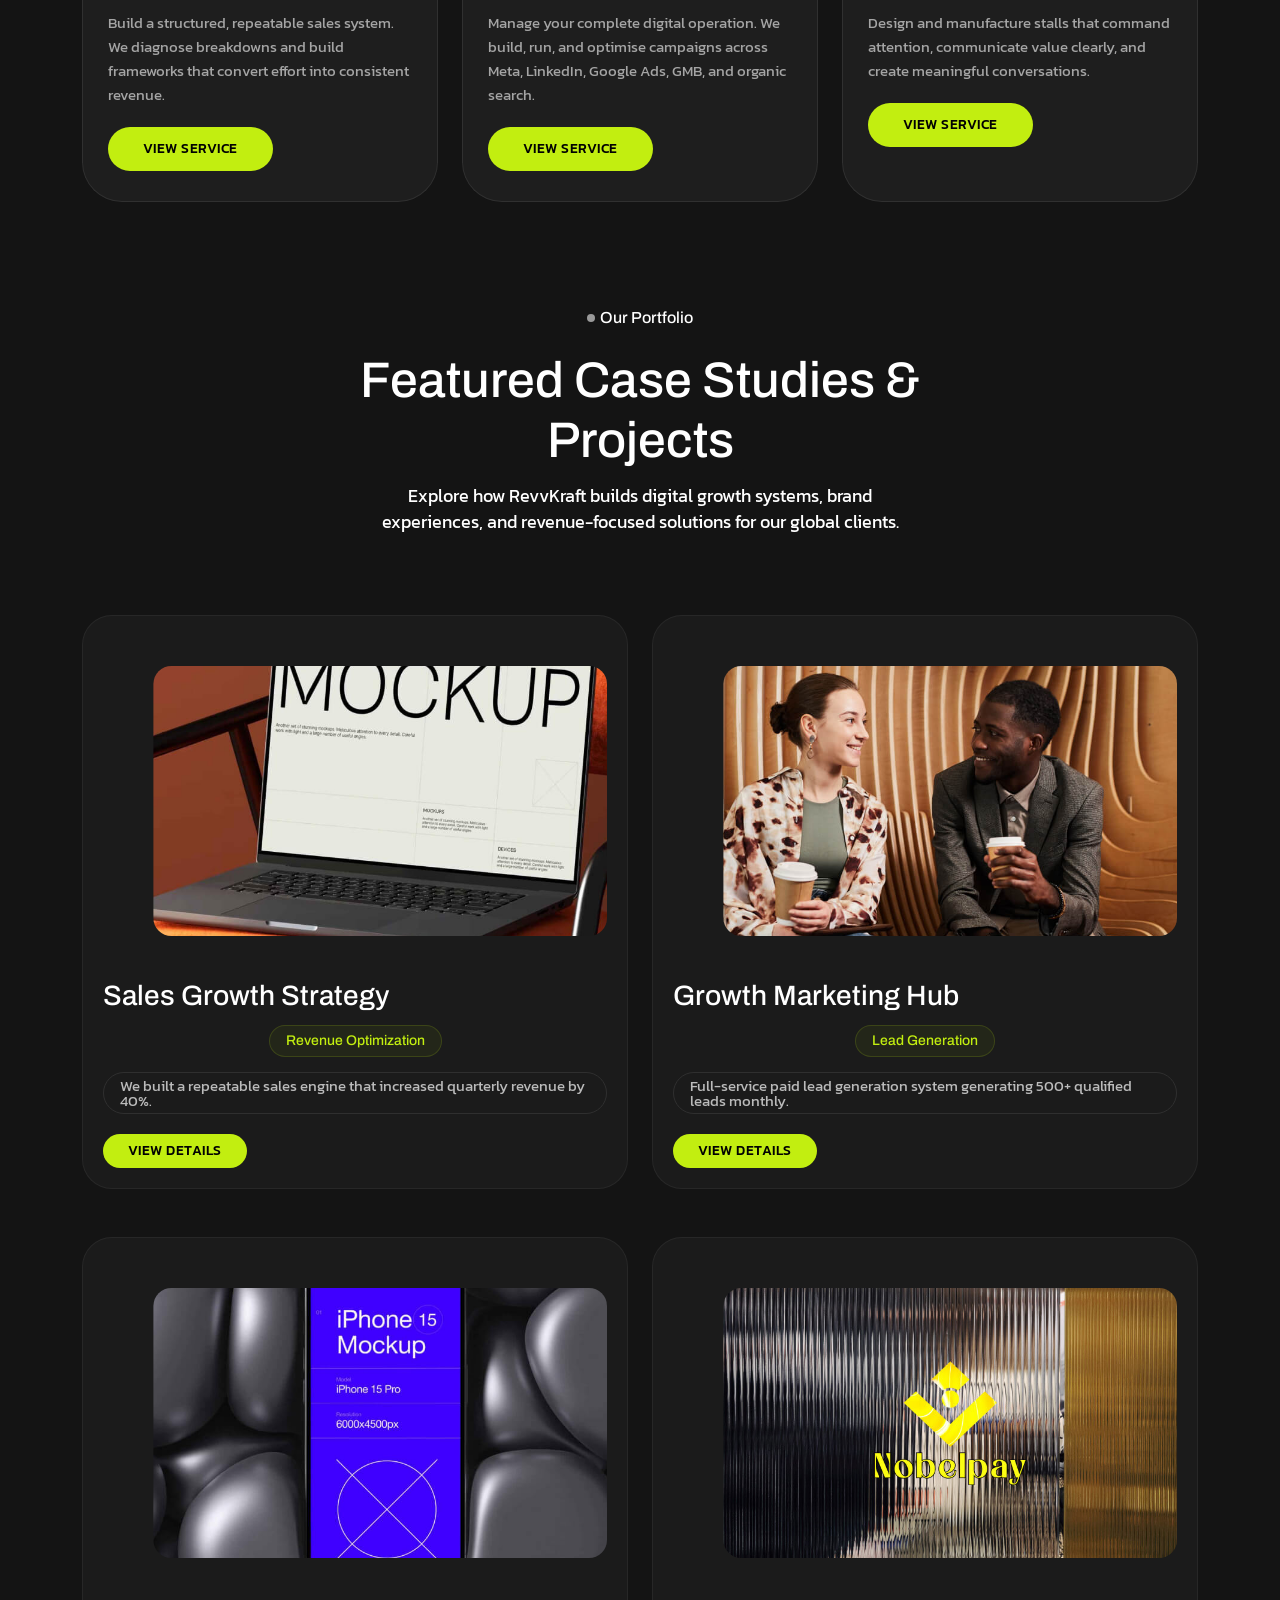
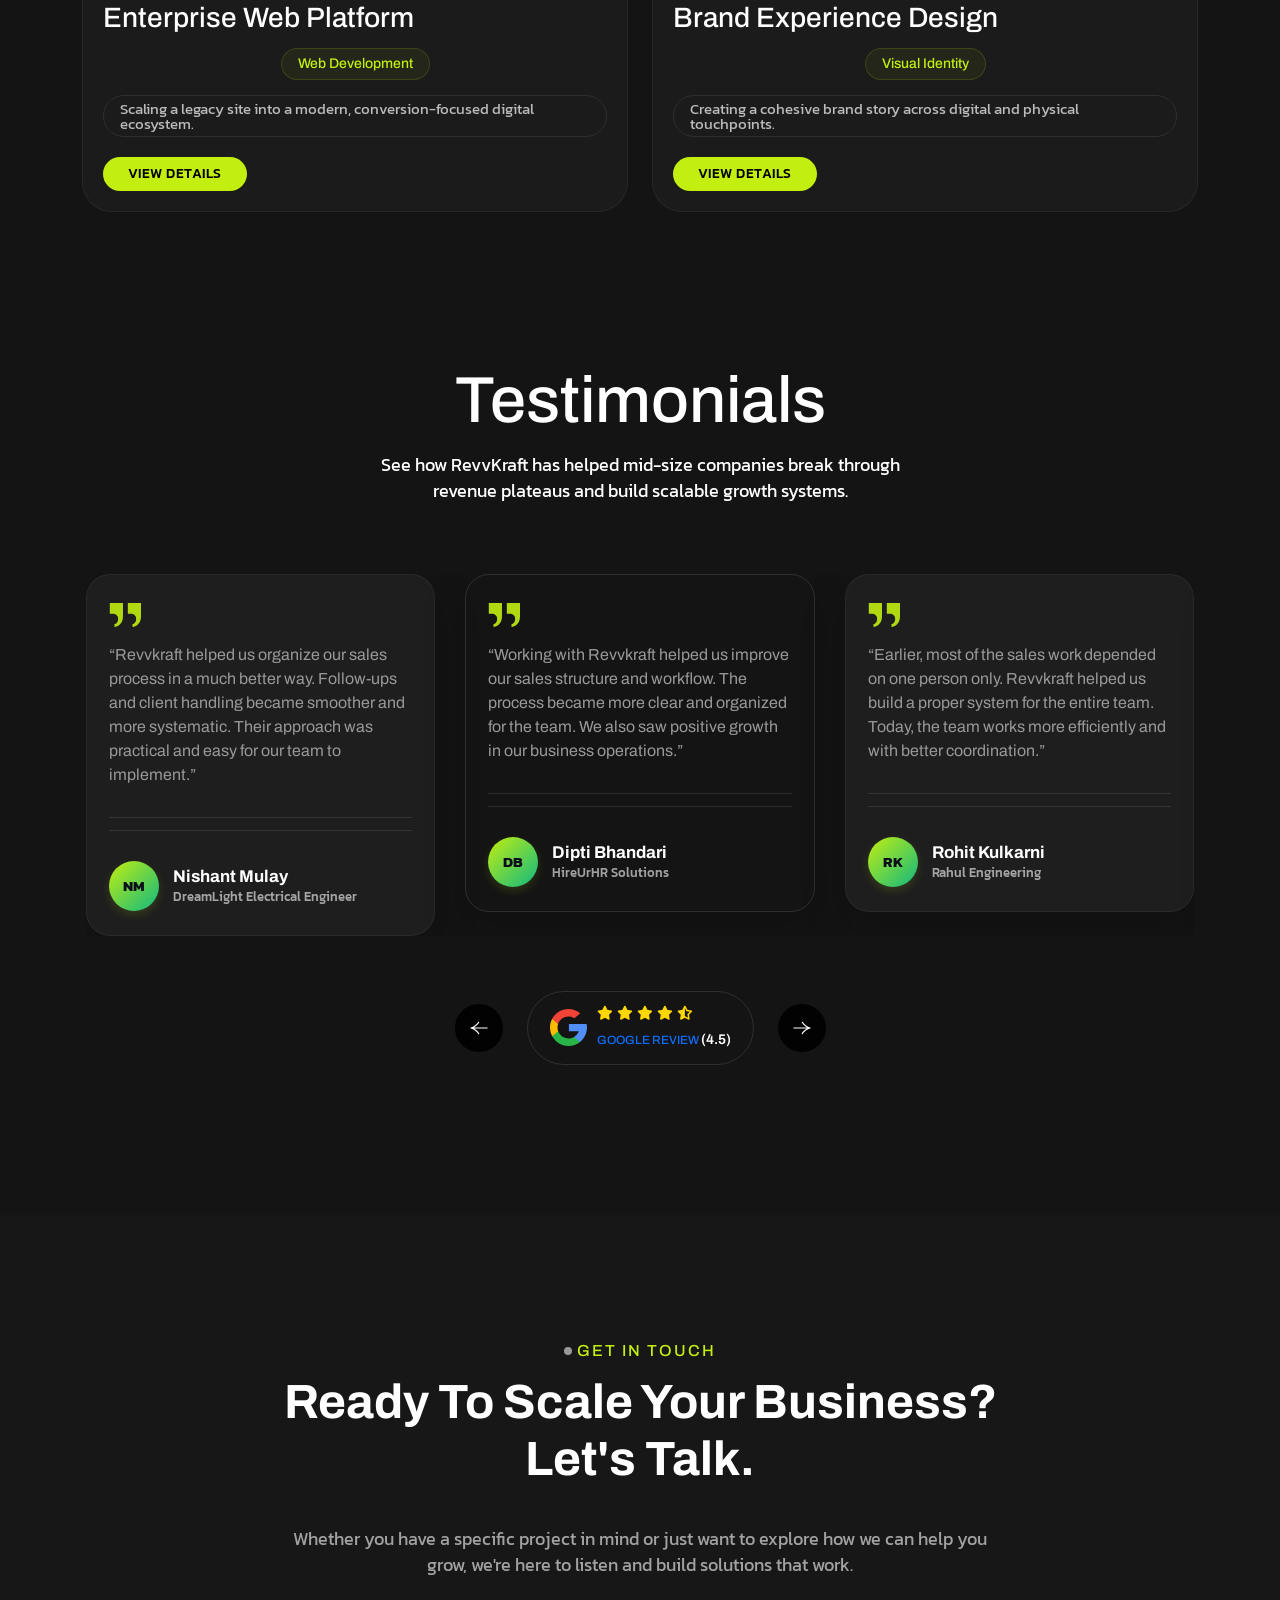
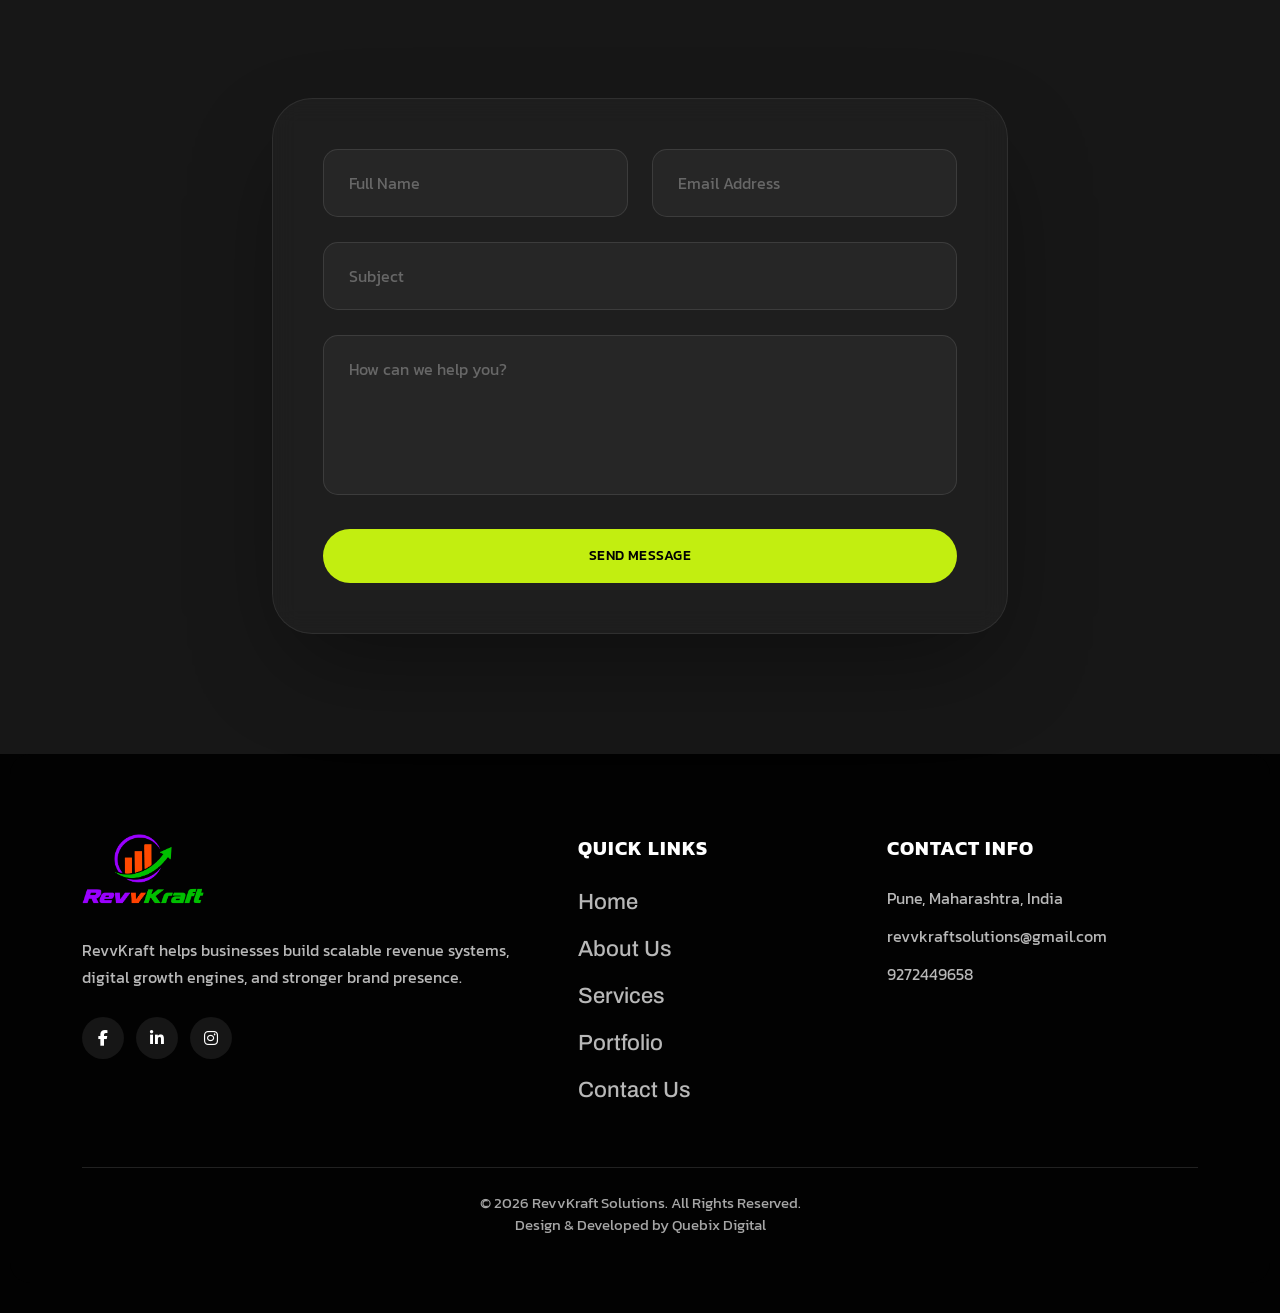
==== commit 599353d6: "ok" ====
--- a/index.html
+++ b/index.html
@@ -922,7 +922,7 @@
                                     <div class="service-badge">Growth</div>
                                     <h3>Digital Marketing, Done for You</h3>
                                     <p>Manage your complete digital operation. We build, run, and optimise campaigns
-                                        across Meta, LinkedIn, and organic search.</p>
+                                        across Meta, LinkedIn, Google Ads, GMB, and organic search.</p>
                                     <div class="service-cta">
                                         <a href="service.html" class="primary-btn1">
                                             <span>View Service</span>
@@ -1241,6 +1241,30 @@
                                                 <div class="author-content" style="padding-left: 0;">
                                                     <h3>Mr. Inamdar</h3>
                                                     <span>Unifab Tech</span>
+                                                </div>
+                                            </div>
+                                        </div>
+                                    </div>
+                                </div>
+                                <!-- Testimonial 7 - Vignaharta Events -->
+                                <div class="swiper-slide">
+                                    <div class="testimonial-card">
+                                        <div class="testimonial-content">
+                                            <svg width="40" height="40" viewBox="0 0 40 40"
+                                                xmlns="http://www.w3.org/2000/svg">
+                                                <g>
+                                                    <path fill-rule="evenodd" clip-rule="evenodd"
+                                                        d="M23.5211 5V18.5849H27.6308C30.7438 18.5849 33.6347 20.6614 33.8811 23.8592C33.9714 25.0297 33.936 26.1866 33.6439 27.0799C32.7022 30.92 29.4064 31.3207 29.4064 31.3207V35C29.4064 35 40 33.56 40 22.04V5L23.5211 5ZM1 5L1 18.5849H5.10972C8.22268 18.5849 11.1135 20.6614 11.36 23.8592C11.4502 25.0297 11.4149 26.1866 11.1228 27.0799C10.1811 30.92 6.88532 31.3207 6.88532 31.3207V35C6.88532 35 17.4789 33.56 17.4789 22.04V5L1 5Z" />
+                                                </g>
+                                            </svg>
+                                            <p>"RevvKraft transformed how we approach event marketing. Their digital strategy brought us more enquiries in 30 days than we had seen in the previous quarter. The team is sharp, responsive, and genuinely invested in our growth."</p>
+                                        </div>
+                                        <div class="logo-and-author-area">
+                                            <div class="author-area">
+                                                <div class="author-avatar-initials">VS</div>
+                                                <div class="author-content" style="padding-left: 0;">
+                                                    <h3>Vishal Shinde</h3>
+                                                    <span>Vignaharta Events</span>
                                                 </div>
                                             </div>
                                         </div>
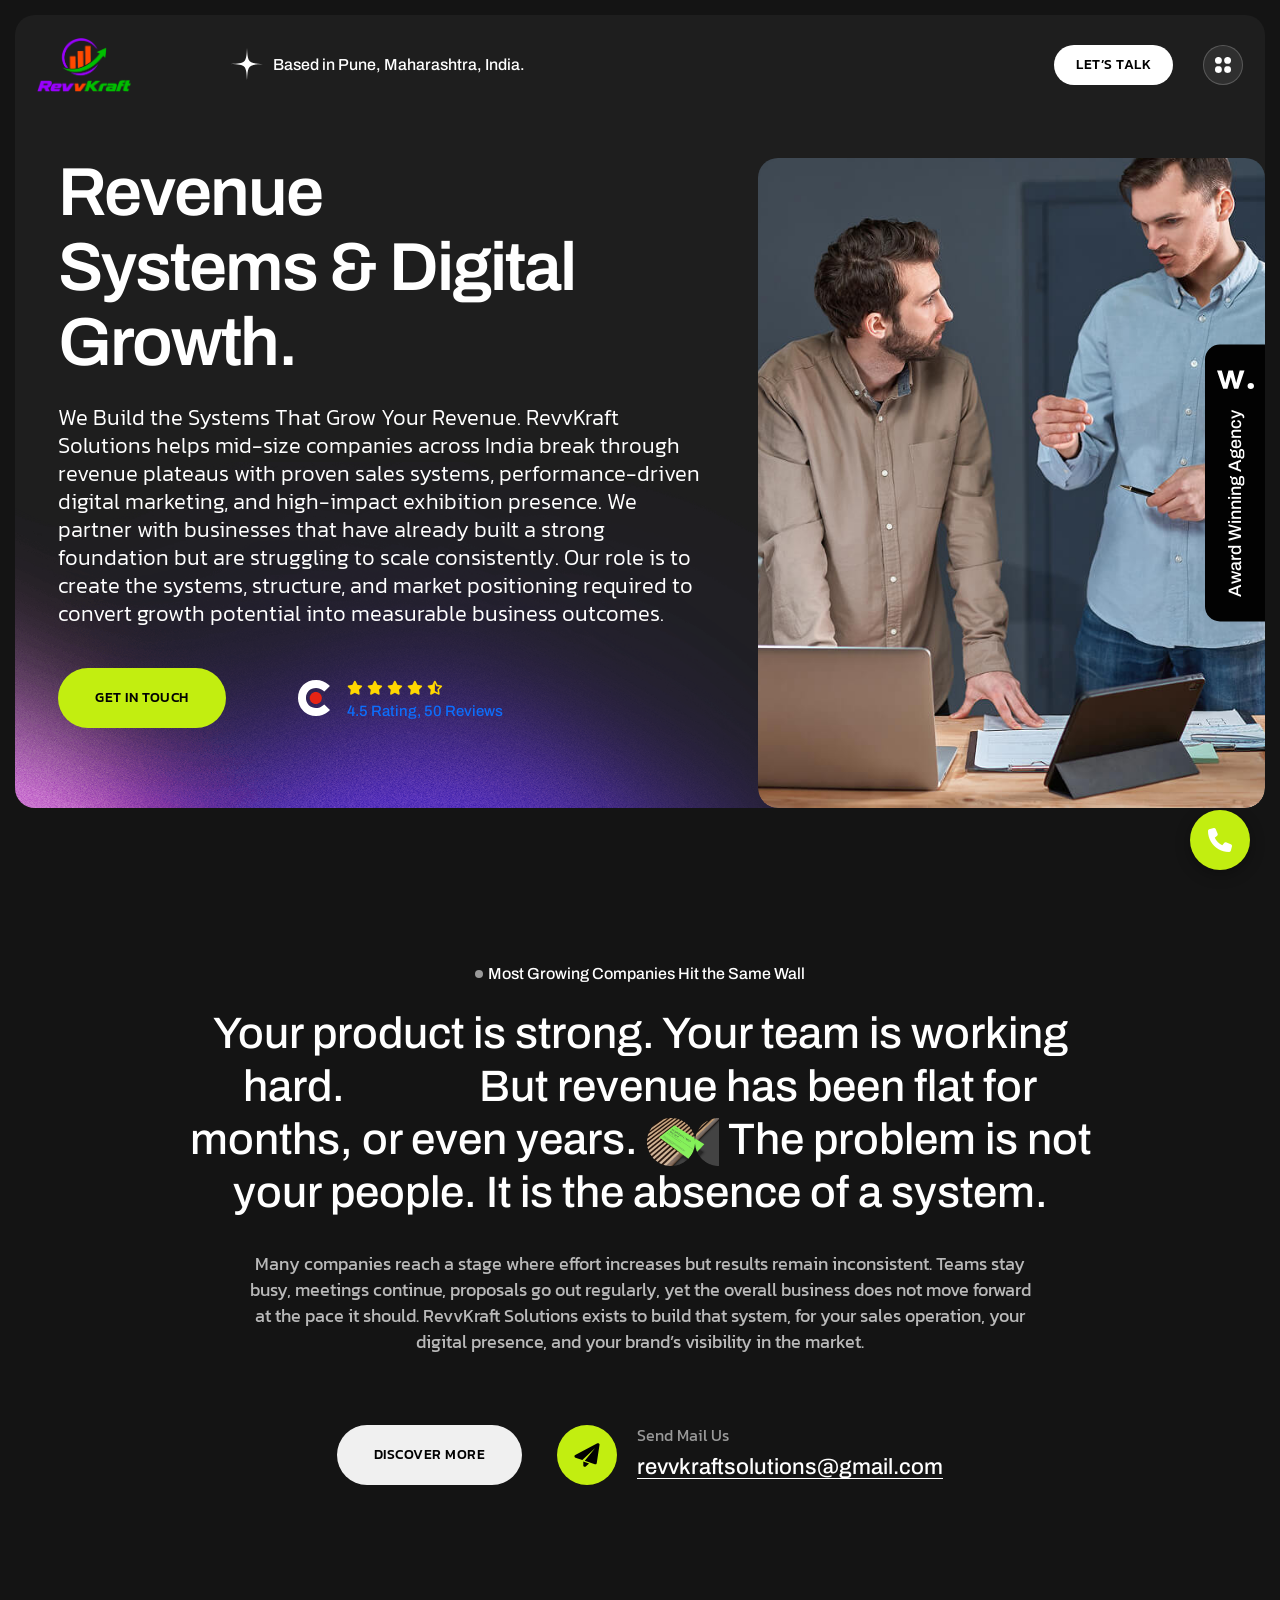
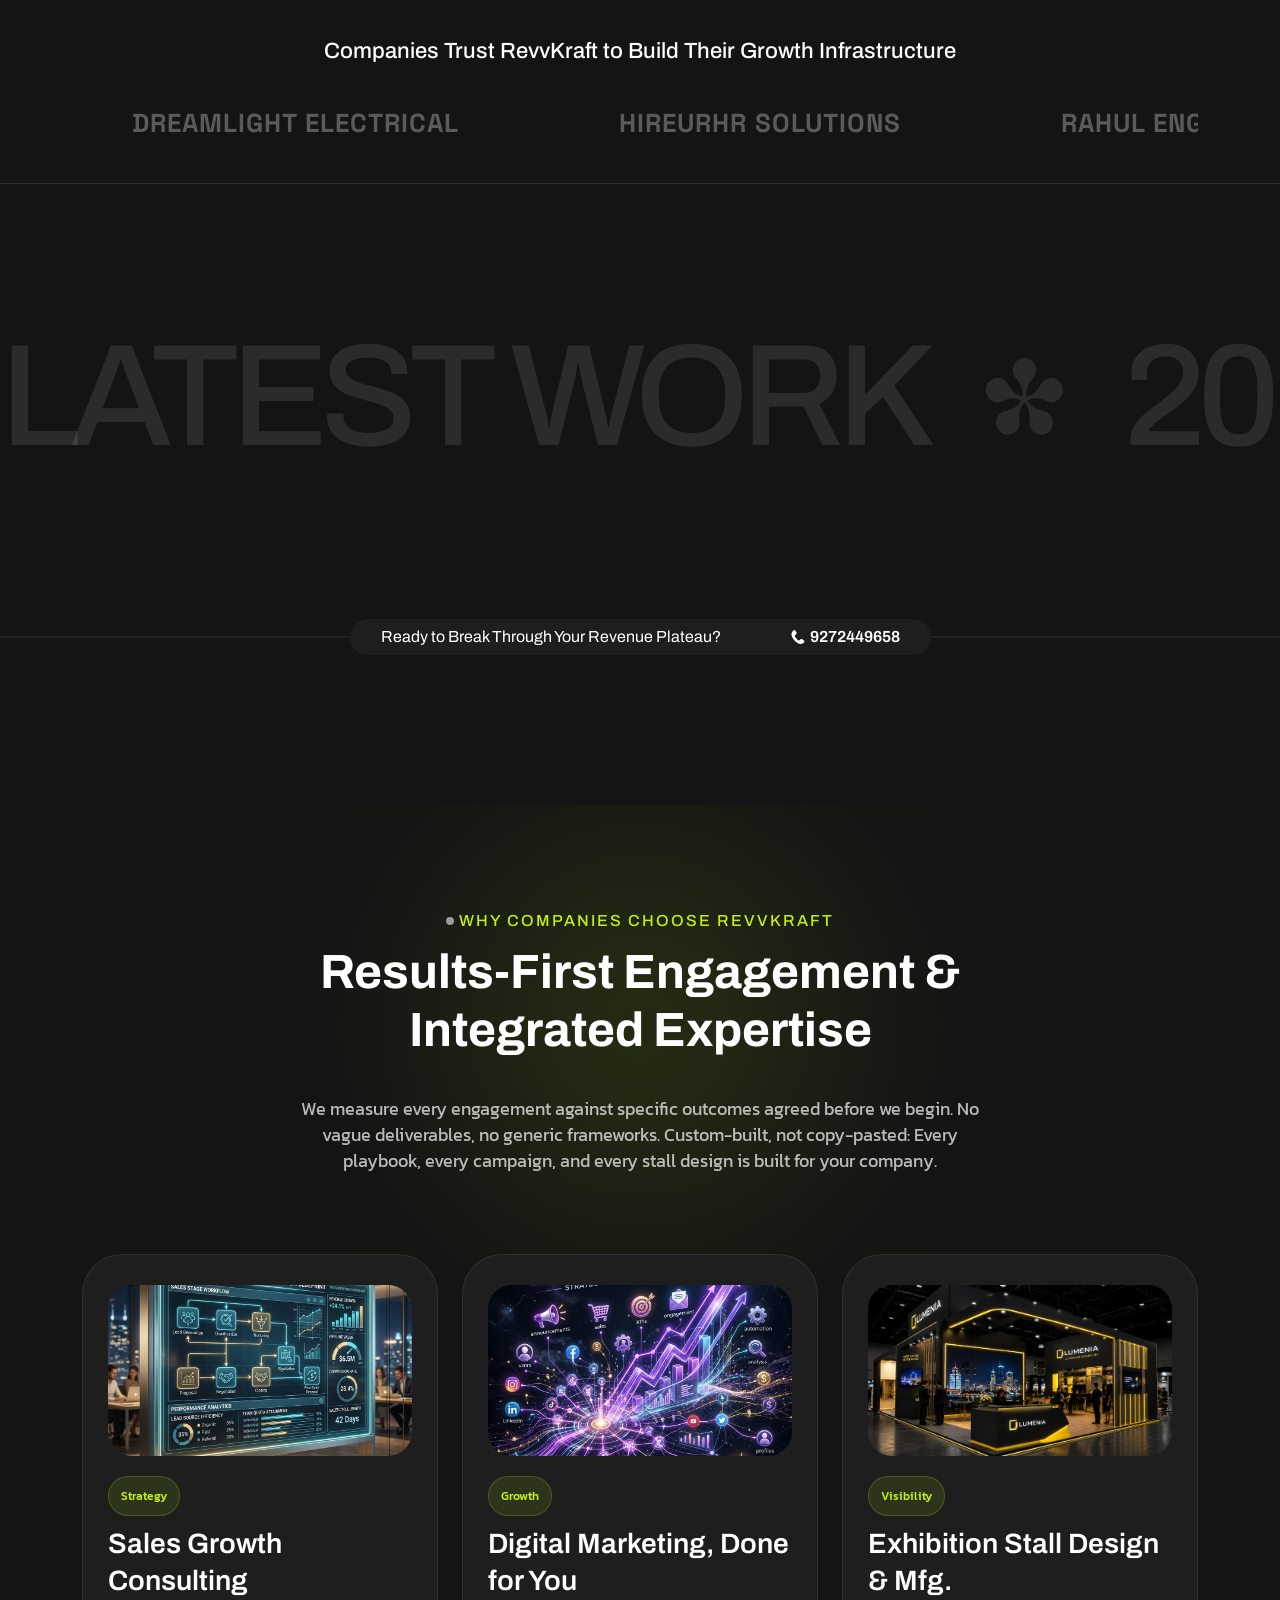
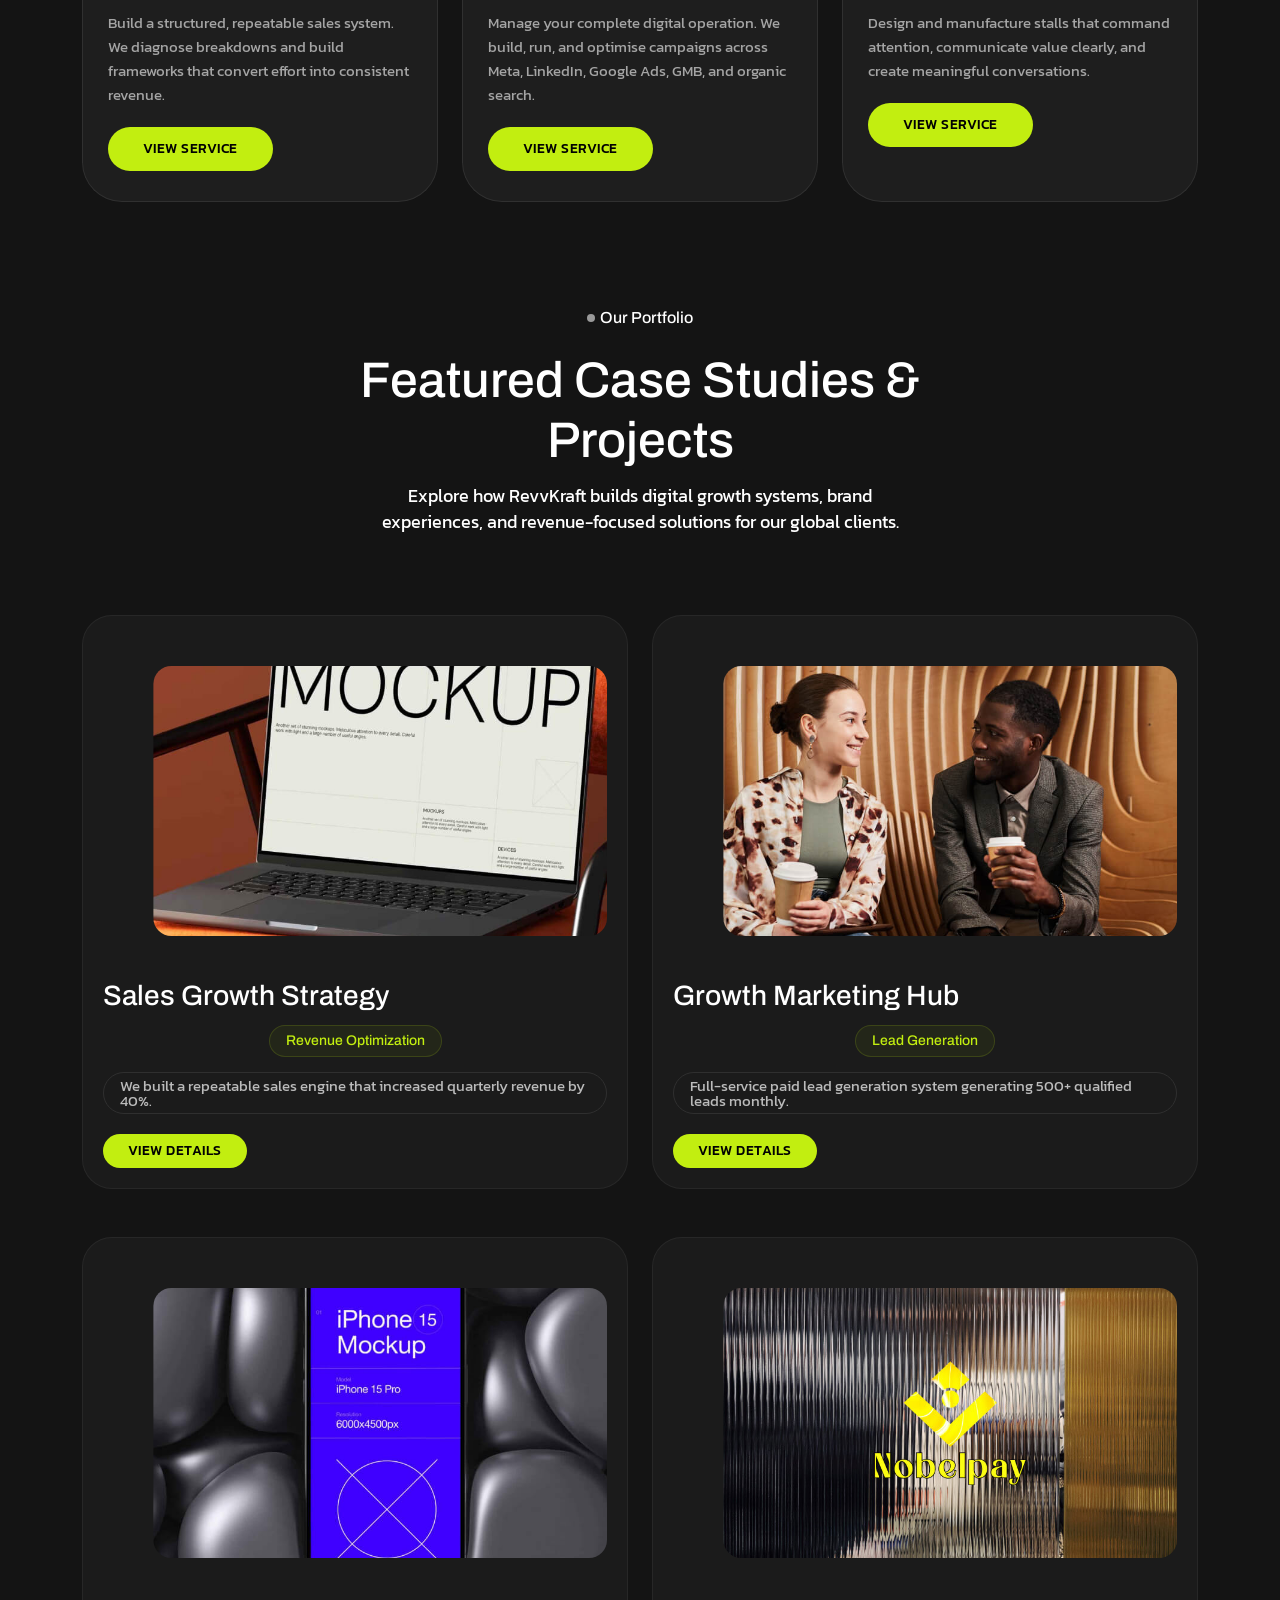
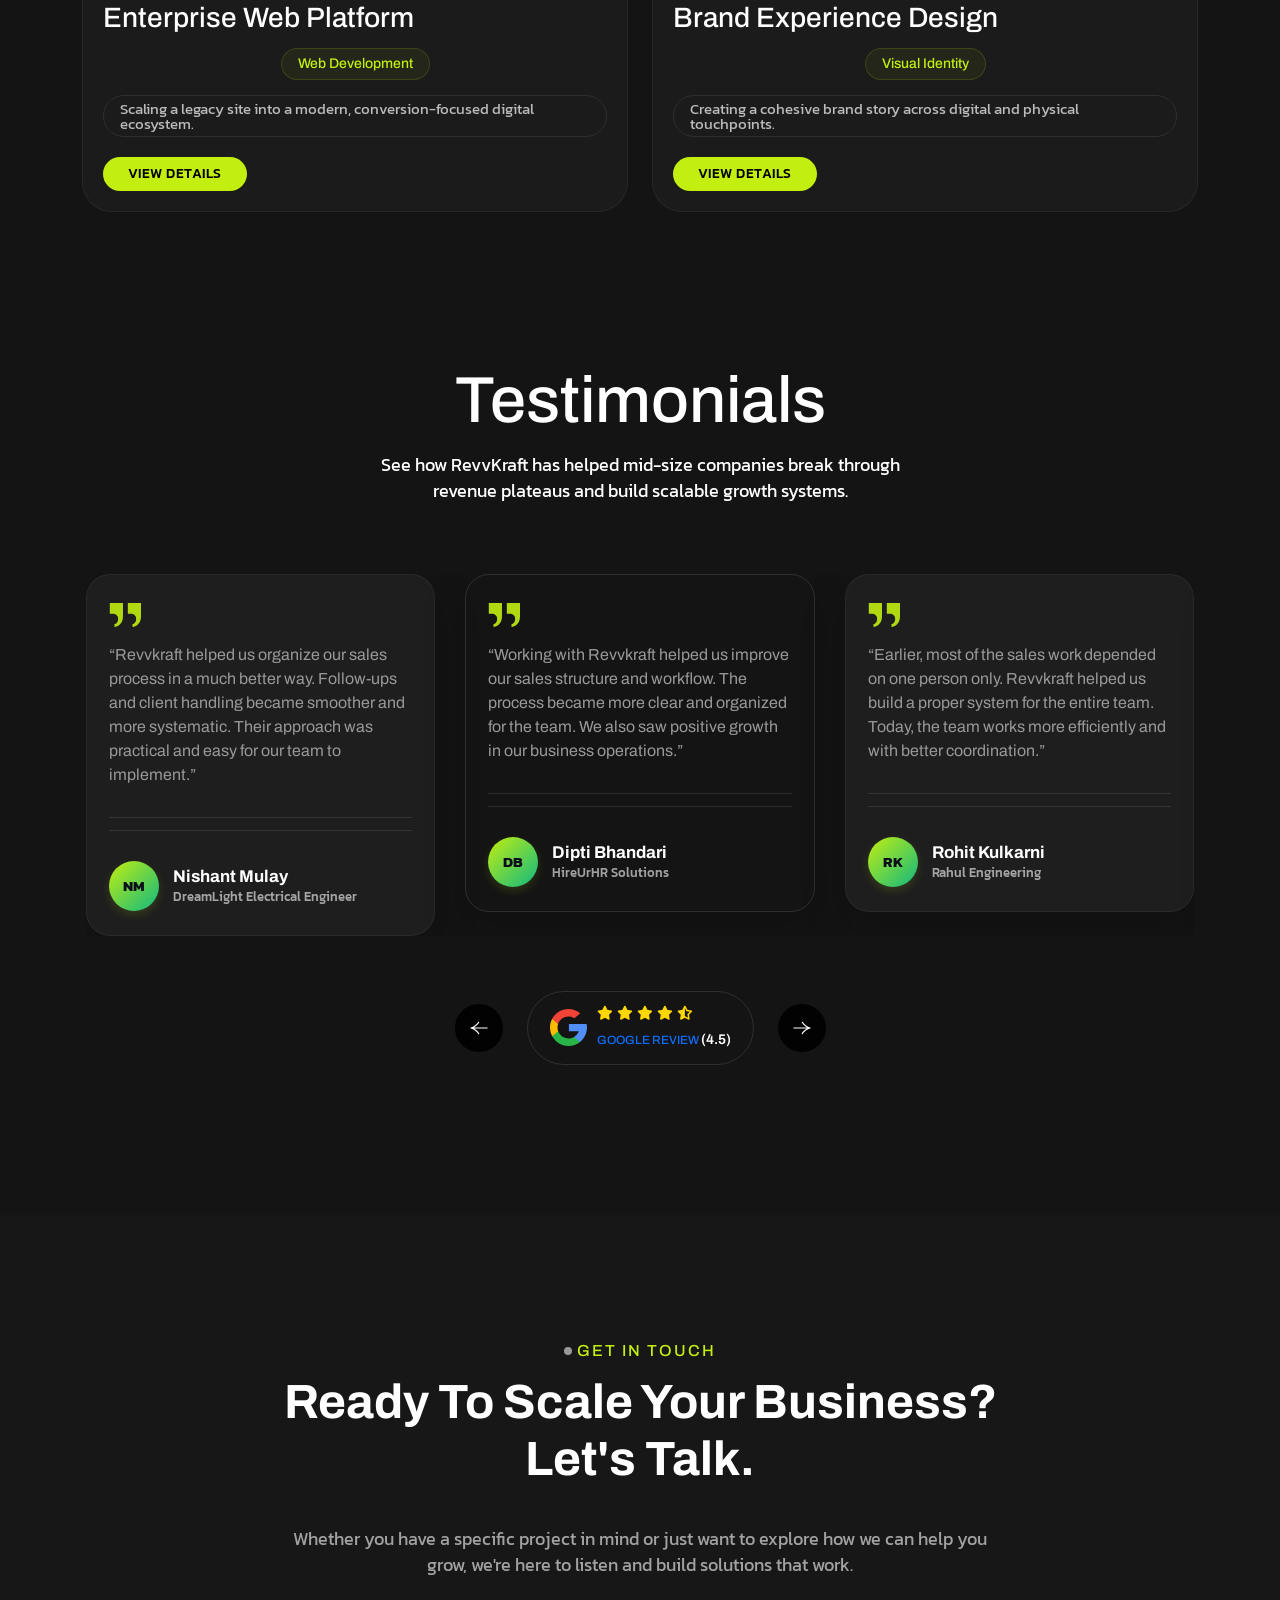
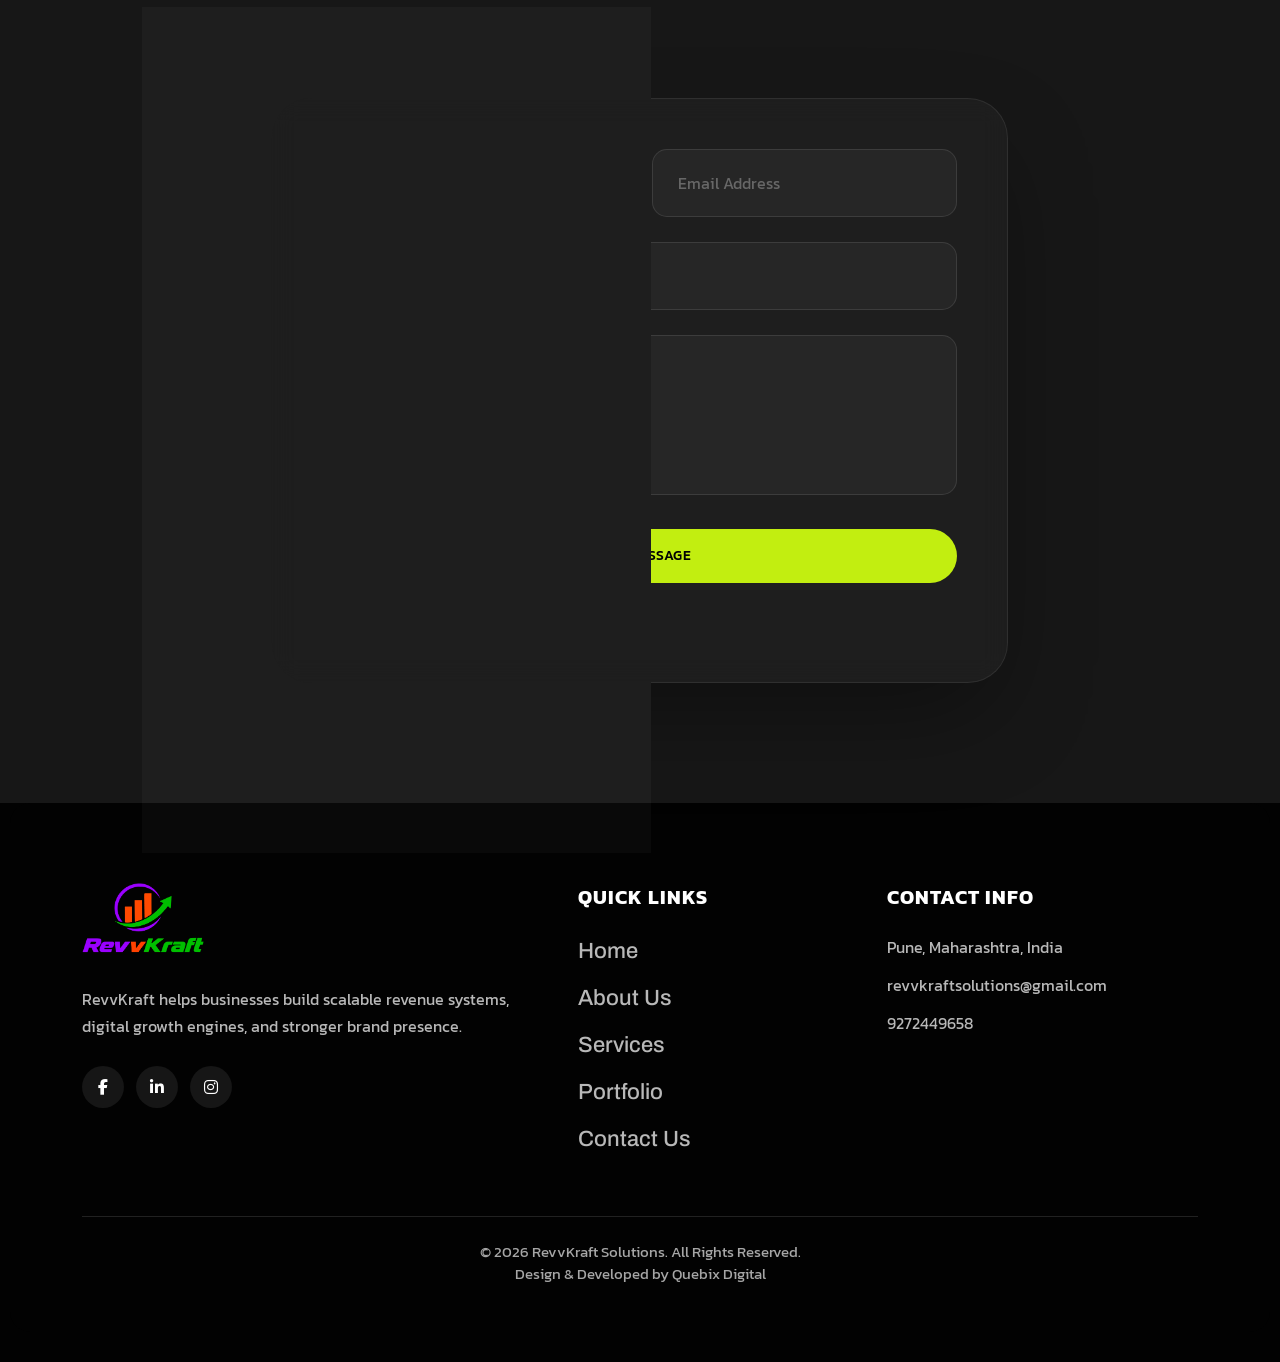
==== commit 268547fe: "ok" ====
--- a/index.html
+++ b/index.html
@@ -29,6 +29,7 @@
     <!--  Style CSS  -->
     <link rel="stylesheet" href="assets/css/root-colors.css">
     <link rel="stylesheet" href="assets/css/style.css">
+    <link rel="stylesheet" href="assets/css/mobile-responsive.css">
     <!-- Title -->
     <title>RevvKraft Solutions - Sales Systems & Digital Growth</title>
     <link rel="icon" href="assets/revvkraft-favicon.png" type="image/png">
@@ -938,7 +939,7 @@
                                 <div class="service-number">03</div>
                                 <div class="card-shape"></div>
                                 <div class="service-img">
-                                    <img src="assets/images/services/branding-service.jpg" alt="Exhibition Stall Design"
+                                    <img src="assets/images/gallery/ChatGPT Image May 20, 2026, 09_53_32 AM.png" alt="Exhibition Stall Design"
                                         loading="lazy">
                                 </div>
                                 <div class="service-content">
@@ -1333,7 +1334,9 @@
                     <div class="row justify-content-center">
                         <div class="col-lg-8">
                             <div class="contact-form-card fade_anim" data-delay=".4">
-                                <form action="https://formsubmit.co/revvkraftsolutions@gmail.com" method="POST">
+                                <form id="home-contact-form" action="https://formsubmit.co/revvkraftsolutions@gmail.com" method="POST">
+                                    <!-- Disable CAPTCHA for seamless background submit -->
+                                    <input type="hidden" name="_captcha" value="false">
                                     <div class="row">
                                         <div class="col-md-6">
                                             <div class="form-group">
@@ -1356,12 +1359,13 @@
                                             </div>
                                         </div>
                                         <div class="col-md-12">
-                                            <button type="submit" class="primary-btn1">
+                                            <button type="submit" class="primary-btn1" id="home-submit-btn">
                                                 <span>Send Message</span>
                                                 <span>Send Message</span>
                                             </button>
                                         </div>
                                     </div>
+                                    <div id="home-form-msg" style="margin-top: 25px; min-height: 24px; font-weight: 600; font-size: 16px; transition: all 0.3s ease; text-align: center;"></div>
                                 </form>
                             </div>
                         </div>
@@ -1535,6 +1539,77 @@
         });
     </script>
 
+    <script>
+    document.addEventListener("DOMContentLoaded", function () {
+        const form = document.getElementById("home-contact-form");
+        const submitBtn = document.getElementById("home-submit-btn");
+        const formMsg = document.getElementById("home-form-msg");
+
+        if (form) {
+            form.addEventListener("submit", function (e) {
+                e.preventDefault();
+
+                // Save original button content
+                const origContent = submitBtn.innerHTML;
+                
+                // Update button state to sending
+                submitBtn.disabled = true;
+                submitBtn.style.opacity = "0.7";
+                submitBtn.innerHTML = "<span>Sending...</span><span>Sending...</span>";
+
+                // Clear previous message
+                formMsg.textContent = "";
+                formMsg.style.color = "transparent";
+
+                const formData = new FormData(form);
+
+                fetch("https://formsubmit.co/ajax/revvkraftsolutions@gmail.com", {
+                    method: "POST",
+                    body: formData
+                })
+                .then(response => {
+                    if (response.ok) {
+                        return response.json();
+                    } else {
+                        throw new Error("Network response was not ok.");
+                    }
+                })
+                .then(data => {
+                    // Success handling
+                    form.reset();
+                    formMsg.style.color = "#10b981"; // Emerald green
+                    formMsg.textContent = "Message sent successfully!";
+                    
+                    // Restore button state
+                    submitBtn.disabled = false;
+                    submitBtn.style.opacity = "1";
+                    submitBtn.innerHTML = origContent;
+
+                    // Automatically clear message after 5 seconds
+                    setTimeout(() => {
+                        formMsg.textContent = "";
+                    }, 5000);
+                })
+                .catch(error => {
+                    // Error handling
+                    formMsg.style.color = "#ef4444"; // Red error text
+                    formMsg.textContent = "Oops! Something went wrong. Please try again.";
+                    
+                    // Restore button state
+                    submitBtn.disabled = false;
+                    submitBtn.style.opacity = "1";
+                    submitBtn.innerHTML = origContent;
+
+                    // Automatically clear message after 5 seconds
+                    setTimeout(() => {
+                        formMsg.textContent = "";
+                    }, 5000);
+                });
+            });
+        }
+    });
+    </script>
+
     <script defer
         src="https://static.cloudflareinsights.com/beacon.min.js/v8c78df7c7c0f484497ecbca7046644da1771523124516"
         integrity="sha512-8DS7rgIrAmghBFwoOTujcf6D9rXvH8xm8JQ1Ja01h9QX8EzXldiszufYa4IFfKdLUKTTrnSFXLDkUEOTrZQ8Qg=="
--- a/assets/css/mobile-responsive.css
+++ b/assets/css/mobile-responsive.css
@@ -0,0 +1,560 @@
+/* ============================================================
+   RevvKraft Solutions — Mobile Responsive Overrides
+   Covers: index, about, service, contact, portfolio
+   ============================================================ */
+
+/* ── Global overflow guard ─────────────────────────────────── */
+html, body {
+    overflow-x: hidden !important;
+    max-width: 100vw;
+}
+
+img {
+    max-width: 100%;
+    height: auto;
+}
+
+/* ── Floating Call Button — smaller on mobile ──────────────── */
+@media (max-width: 576px) {
+    .floating-call-btn {
+        width: 50px !important;
+        height: 50px !important;
+        bottom: 20px !important;
+        right: 15px !important;
+        font-size: 20px !important;
+    }
+}
+
+/* ================================================================
+   TABLET BREAKPOINT  (max-width: 991px)
+   ================================================================ */
+@media (max-width: 991px) {
+
+    /* ── Header / Nav ──────────────────────────────────────── */
+    .header-area .container-fluid {
+        padding-left: 15px !important;
+        padding-right: 15px !important;
+    }
+    .logo-and-location-area {
+        gap: 20px !important;
+    }
+    .company-logo img {
+        max-width: 140px !important;
+    }
+    .nav-right .primary-btn1 {
+        padding: 10px 18px !important;
+        font-size: 13px !important;
+    }
+
+    /* ── Breadcrumb Titles ─────────────────────────────────── */
+    .breadcrumb-content h1 {
+        font-size: clamp(28px, 6vw, 48px) !important;
+    }
+
+    /* ── Section Title .two  (About page banner) ───────────── */
+    .about-title-area .section-title.two {
+        flex-direction: column !important;
+        align-items: flex-start !important;
+        gap: 15px !important;
+        width: 100% !important;
+        overflow: hidden;
+    }
+    .about-title-area .section-title.two span {
+        white-space: normal !important;
+        display: inline-block !important;
+        max-width: 100% !important;
+        margin-bottom: 10px !important;
+    }
+    .about-title-area .section-title.two h2 {
+        font-size: clamp(20px, 5vw, 32px) !important;
+        line-height: 1.4 !important;
+        width: 100% !important;
+        word-wrap: break-word;
+        overflow-wrap: break-word;
+    }
+
+    /* ── Section Title .five  (Service page capability headings) */
+    .section-title.five h2 {
+        font-size: clamp(22px, 5vw, 36px) !important;
+        line-height: 1.35 !important;
+    }
+
+    /* ── About page — banner content ──────────────────────── */
+    .about-banner-content .title-area h1 {
+        font-size: clamp(26px, 6vw, 42px) !important;
+    }
+    .about-banner-content .banner-content p {
+        font-size: 15px !important;
+    }
+    .about-banner-content .short-info span {
+        font-size: 13px !important;
+    }
+
+    /* ── About page — counter & story section ─────────────── */
+    .counter-and-content-wrap {
+        flex-direction: column !important;
+        gap: 30px !important;
+    }
+    .counter-and-content-wrap .counter-area {
+        text-align: center !important;
+    }
+
+    /* ── About page — team section ────────────────────────── */
+    .about2-team-section .team-card {
+        margin-bottom: 30px !important;
+    }
+
+    /* ── Index — service section title scaling ─────────────── */
+    .home1-services-section .section-title h2 {
+        font-size: clamp(26px, 5vw, 36px) !important;
+    }
+    .home1-services-section .section-title p {
+        font-size: 16px !important;
+    }
+    .home1-services-section .service-card {
+        border-radius: 24px !important;
+        padding: 25px 20px !important;
+    }
+    .home1-services-section .service-content h3 {
+        font-size: 22px !important;
+    }
+    .home1-services-section .service-img {
+        max-width: 100% !important;
+    }
+
+    /* ── Index — contact section scaling ───────────────────── */
+    .home1-contact-section .section-title h2 {
+        font-size: clamp(26px, 5vw, 36px) !important;
+    }
+    .home1-contact-section .contact-form-card {
+        padding: 30px !important;
+        border-radius: 24px !important;
+    }
+
+    /* ── Index — banner scaling ────────────────────────────── */
+    .home1-banner-section .title-area h1 {
+        font-size: clamp(28px, 7vw, 50px) !important;
+        line-height: 1.2 !important;
+    }
+    .home1-banner-section .banner-content p {
+        font-size: 15px !important;
+    }
+
+    /* ── Portfolio — CTA heading ───────────────────────────── */
+    .portfolio-cta-section h2 {
+        font-size: clamp(28px, 6vw, 42px) !important;
+    }
+    .portfolio-process-section h2 {
+        font-size: clamp(26px, 5vw, 36px) !important;
+    }
+
+    /* ── Portfolio — case study cards ──────────────────────── */
+    .case-study-card,
+    .case-study-card.reverse {
+        flex-direction: column !important;
+        padding: 30px !important;
+        gap: 30px !important;
+        border-radius: 24px !important;
+    }
+    .cs-title {
+        font-size: 28px !important;
+    }
+
+    /* ── Service page — inline h2 headings at 40px ────────── */
+    .home7-service-section .service-wrapper h2 {
+        font-size: clamp(24px, 5vw, 34px) !important;
+    }
+    .home7-service-section .service-wrapper h4 {
+        font-size: 20px !important;
+    }
+    .home7-service-section .service-wrapper p {
+        font-size: 16px !important;
+    }
+    .home7-service-section .service-wrapper ul li {
+        font-size: 15px !important;
+    }
+
+    /* ── Service page — process section stacking ──────────── */
+    .service-page-process-section .service-page-process-wrapper,
+    .service-page-process-section .process-wrap,
+    .service-page-process-section .process-and-vector-area,
+    .service-page-process-section .process-list {
+        display: block !important;
+        width: 100% !important;
+        height: auto !important;
+    }
+    .service-page-process-section .single-process {
+        width: 100% !important;
+        height: auto !important;
+        padding: 40px 20px !important;
+        flex: none !important;
+        border-right: none !important;
+        border-bottom: 1px solid rgba(255, 255, 255, 0.08) !important;
+    }
+    .service-page-process-section .single-process .decoration-lines {
+        display: none !important;
+    }
+    .service-page-process-section .process-progress-container {
+        display: none !important;
+    }
+
+    /* ── Contact page — map iframe ────────────────────────── */
+    .contact-map-section iframe {
+        height: 300px !important;
+    }
+
+    /* ── Footer — responsive column stacking ──────────────── */
+    .footer-main {
+        flex-direction: column !important;
+        gap: 30px !important;
+    }
+    .footer-widget {
+        width: 100% !important;
+    }
+    .footer-bottom {
+        flex-direction: column !important;
+        text-align: center !important;
+        gap: 5px !important;
+    }
+
+    /* ── Partner / Marquee text ────────────────────────────── */
+    .partner-text {
+        font-size: 18px !important;
+        margin: 0 20px !important;
+    }
+}
+
+/* ================================================================
+   PROCESS SECTION  (max-width: 1199px — kicks in before tablet)
+   ================================================================ */
+@media (max-width: 1199px) {
+    .service-page-process-section .service-page-process-wrapper,
+    .service-page-process-section .process-wrap,
+    .service-page-process-section .process-and-vector-area,
+    .service-page-process-section .process-list {
+        display: block !important;
+        width: 100% !important;
+        height: auto !important;
+    }
+    .service-page-process-section .single-process {
+        width: 100% !important;
+        height: auto !important;
+        padding: 50px 20px !important;
+        flex: none !important;
+        border-right: none !important;
+        border-bottom: 1px solid rgba(255, 255, 255, 0.08) !important;
+    }
+    .service-page-process-section .single-process .decoration-lines {
+        display: none !important;
+    }
+    .service-page-process-section .process-progress-container {
+        display: none !important;
+    }
+}
+
+/* ================================================================
+   MOBILE BREAKPOINT  (max-width: 767px)
+   ================================================================ */
+@media (max-width: 767px) {
+
+    /* ── Global spacing reductions ─────────────────────────── */
+    .mb-150 {
+        margin-bottom: 80px !important;
+    }
+    .mb-100 {
+        margin-bottom: 50px !important;
+    }
+    .mb-70 {
+        margin-bottom: 40px !important;
+    }
+    .pb-50 {
+        padding-bottom: 30px !important;
+    }
+
+    /* ── Header ────────────────────────────────────────────── */
+    .company-logo img {
+        max-width: 120px !important;
+    }
+    .nav-right .primary-btn1 {
+        padding: 8px 14px !important;
+        font-size: 12px !important;
+    }
+
+    /* ── Breadcrumb ────────────────────────────────────────── */
+    .breadcrumb-content h1 {
+        font-size: clamp(24px, 7vw, 36px) !important;
+    }
+    .breadcrumb-image-section .breadcrumb-img {
+        height: auto !important;
+        max-height: 250px !important;
+    }
+    .breadcrumb-image-section .breadcrumb-img img {
+        height: auto !important;
+        max-height: 250px !important;
+        object-fit: cover !important;
+    }
+
+    /* ── Service page — process image ─────────────────────── */
+    .service-page-process-section .service-page-process-img {
+        height: 250px !important;
+    }
+    .service-page-process-section .single-process h2 {
+        font-size: clamp(20px, 5vw, 28px) !important;
+    }
+
+    /* ── Index — banner ───────────────────────────────────── */
+    .home1-banner-section .title-area h1 {
+        font-size: clamp(24px, 8vw, 36px) !important;
+    }
+    .home1-banner-section .banner-content p {
+        font-size: 14px !important;
+        line-height: 1.6 !important;
+    }
+    .btn-and-rating-area {
+        flex-direction: column !important;
+        gap: 15px !important;
+        align-items: flex-start !important;
+    }
+    .banner-img-wrap {
+        margin-top: 30px !important;
+    }
+
+    /* ── Index — service cards ─────────────────────────────── */
+    .home1-services-section {
+        padding: 60px 0 !important;
+    }
+    .home1-services-section .service-card {
+        border-radius: 20px !important;
+        padding: 20px 18px !important;
+    }
+    .home1-services-section .service-content h3 {
+        font-size: 20px !important;
+    }
+    .home1-services-section .service-content p {
+        font-size: 14px !important;
+        max-width: 100% !important;
+    }
+    .home1-services-section .service-number {
+        font-size: 40px !important;
+    }
+
+    /* ── Index — contact section ───────────────────────────── */
+    .home1-contact-section {
+        padding: 60px 0 !important;
+    }
+    .home1-contact-section .contact-form-card {
+        padding: 20px !important;
+        border-radius: 20px !important;
+    }
+    .home1-contact-section .form-group input,
+    .home1-contact-section .form-group textarea {
+        padding: 14px 18px !important;
+        font-size: 14px !important;
+        border-radius: 12px !important;
+    }
+
+    /* ── About page — banner ──────────────────────────────── */
+    .about-banner-content .title-area h1 {
+        font-size: clamp(22px, 7vw, 32px) !important;
+    }
+    .award-area .award-list {
+        gap: 15px !important;
+    }
+    .award-area .award-list li img {
+        max-width: 80px !important;
+    }
+
+    /* ── About page — values section ──────────────────────── */
+    .about2-page-process-section .process-step-card,
+    .home3-about-section .about-content h3 {
+        font-size: 22px !important;
+    }
+
+    /* ── About page — testimonials ────────────────────────── */
+    .home2-testimonial-section .testimonial-card,
+    .home1-testimonial-section .testimonial-card {
+        padding: 20px 16px !important;
+    }
+
+    /* ── Portfolio — cards ─────────────────────────────────── */
+    .case-study-card {
+        padding: 20px !important;
+        border-radius: 20px !important;
+        margin-bottom: 40px !important;
+    }
+    .cs-title {
+        font-size: 22px !important;
+    }
+    .cs-description {
+        font-size: 15px !important;
+        margin-bottom: 20px !important;
+    }
+    .cs-image-wrapper {
+        border-radius: 16px !important;
+    }
+    .cs-metric h4 {
+        font-size: 24px !important;
+    }
+    .cs-grid {
+        grid-template-columns: 1fr !important;
+        gap: 15px !important;
+    }
+
+    /* ── Portfolio — process section step numbers ──────────── */
+    .portfolio-process-section h1 {
+        font-size: 40px !important;
+    }
+    .portfolio-process-section h3 {
+        font-size: 20px !important;
+    }
+
+    /* ── Portfolio — CTA section ───────────────────────────── */
+    .portfolio-cta-section {
+        padding: 60px 0 !important;
+    }
+    .portfolio-cta-section h2 {
+        font-size: clamp(24px, 7vw, 36px) !important;
+        line-height: 1.3 !important;
+    }
+    .portfolio-cta-section p {
+        font-size: 16px !important;
+    }
+
+    /* ── Contact page — form ──────────────────────────────── */
+    .contact-form-wrap .section-title h2 {
+        font-size: clamp(22px, 6vw, 32px) !important;
+    }
+    .contact-map-section iframe {
+        height: 250px !important;
+    }
+
+    /* ── Footer ────────────────────────────────────────────── */
+    .footer-section .footer-wrapper {
+        padding: 40px 0 !important;
+    }
+    .footer-widget .widget-title {
+        font-size: 18px !important;
+    }
+}
+
+/* ================================================================
+   SMALL MOBILE  (max-width: 576px)
+   ================================================================ */
+@media (max-width: 576px) {
+
+    /* ── Container padding ─────────────────────────────────── */
+    .container,
+    .container-fluid,
+    .container-fluid.one {
+        padding-left: 15px !important;
+        padding-right: 15px !important;
+    }
+
+    /* ── About page — bottom area text behind call btn ────── */
+    .about2-page-process-section .bottom-area {
+        padding-right: 70px !important;
+        text-align: left !important;
+    }
+    .about2-page-process-section .bottom-area span {
+        font-size: 14px !important;
+        line-height: 1.4 !important;
+        display: inline-block;
+    }
+
+    /* ── Service page — inline font sizes override ────────── */
+    .home7-service-section .service-wrapper h2 {
+        font-size: 22px !important;
+    }
+    .home7-service-section .service-wrapper h4 {
+        font-size: 18px !important;
+    }
+    .home7-service-section .service-wrapper p {
+        font-size: 14px !important;
+    }
+    .home7-service-section .service-wrapper ul li {
+        font-size: 14px !important;
+        line-height: 1.6 !important;
+    }
+
+    /* ── Service page — "Who This Is For" box ─────────────── */
+    .home7-service-section .service-wrapper div[style*="border-left"] {
+        padding: 15px !important;
+        font-size: 14px !important;
+    }
+
+    /* ── Index — banner rating area ───────────────────────── */
+    .rating-area {
+        gap: 8px !important;
+    }
+    .rating-area .content span {
+        font-size: 12px !important;
+    }
+
+    /* ── Index — testimonial cards ─────────────────────────── */
+    .home1-testimonial-section .testimonial-content p {
+        font-size: 14px !important;
+    }
+
+    /* ── Scroll text ───────────────────────────────────────── */
+    .scroll-text-section h2 {
+        font-size: clamp(30px, 10vw, 60px) !important;
+    }
+
+    /* ── About — section title two h2 further reduction ───── */
+    .about-title-area .section-title.two h2 {
+        font-size: clamp(18px, 4.5vw, 26px) !important;
+    }
+
+    /* ── Portfolio — inline heading scaling ────────────────── */
+    .portfolio-cta-section h2 {
+        font-size: clamp(22px, 7vw, 30px) !important;
+    }
+
+    /* ── Award section ─────────────────────────────────────── */
+    .home7-award-section .section-title.five h2 {
+        font-size: clamp(18px, 5vw, 26px) !important;
+    }
+
+    /* ── General list / paragraph safety ───────────────────── */
+    ul, ol {
+        padding-left: 0 !important;
+    }
+}
+
+/* ================================================================
+   EXTRA-SMALL  (max-width: 390px — iPhone 14 / SE)
+   ================================================================ */
+@media (max-width: 390px) {
+
+    .company-logo img {
+        max-width: 100px !important;
+    }
+    .nav-right .primary-btn1 {
+        padding: 6px 10px !important;
+        font-size: 11px !important;
+    }
+    .breadcrumb-content h1 {
+        font-size: 22px !important;
+    }
+    .home1-banner-section .title-area h1 {
+        font-size: 22px !important;
+    }
+    .home1-services-section .section-title h2 {
+        font-size: 24px !important;
+    }
+    .cs-title {
+        font-size: 20px !important;
+    }
+    .about-title-area .section-title.two h2 {
+        font-size: 17px !important;
+    }
+    .home7-service-section .service-wrapper h2 {
+        font-size: 20px !important;
+    }
+    .portfolio-cta-section h2 {
+        font-size: 20px !important;
+    }
+    .contact-form-wrap .section-title h2 {
+        font-size: 20px !important;
+    }
+}
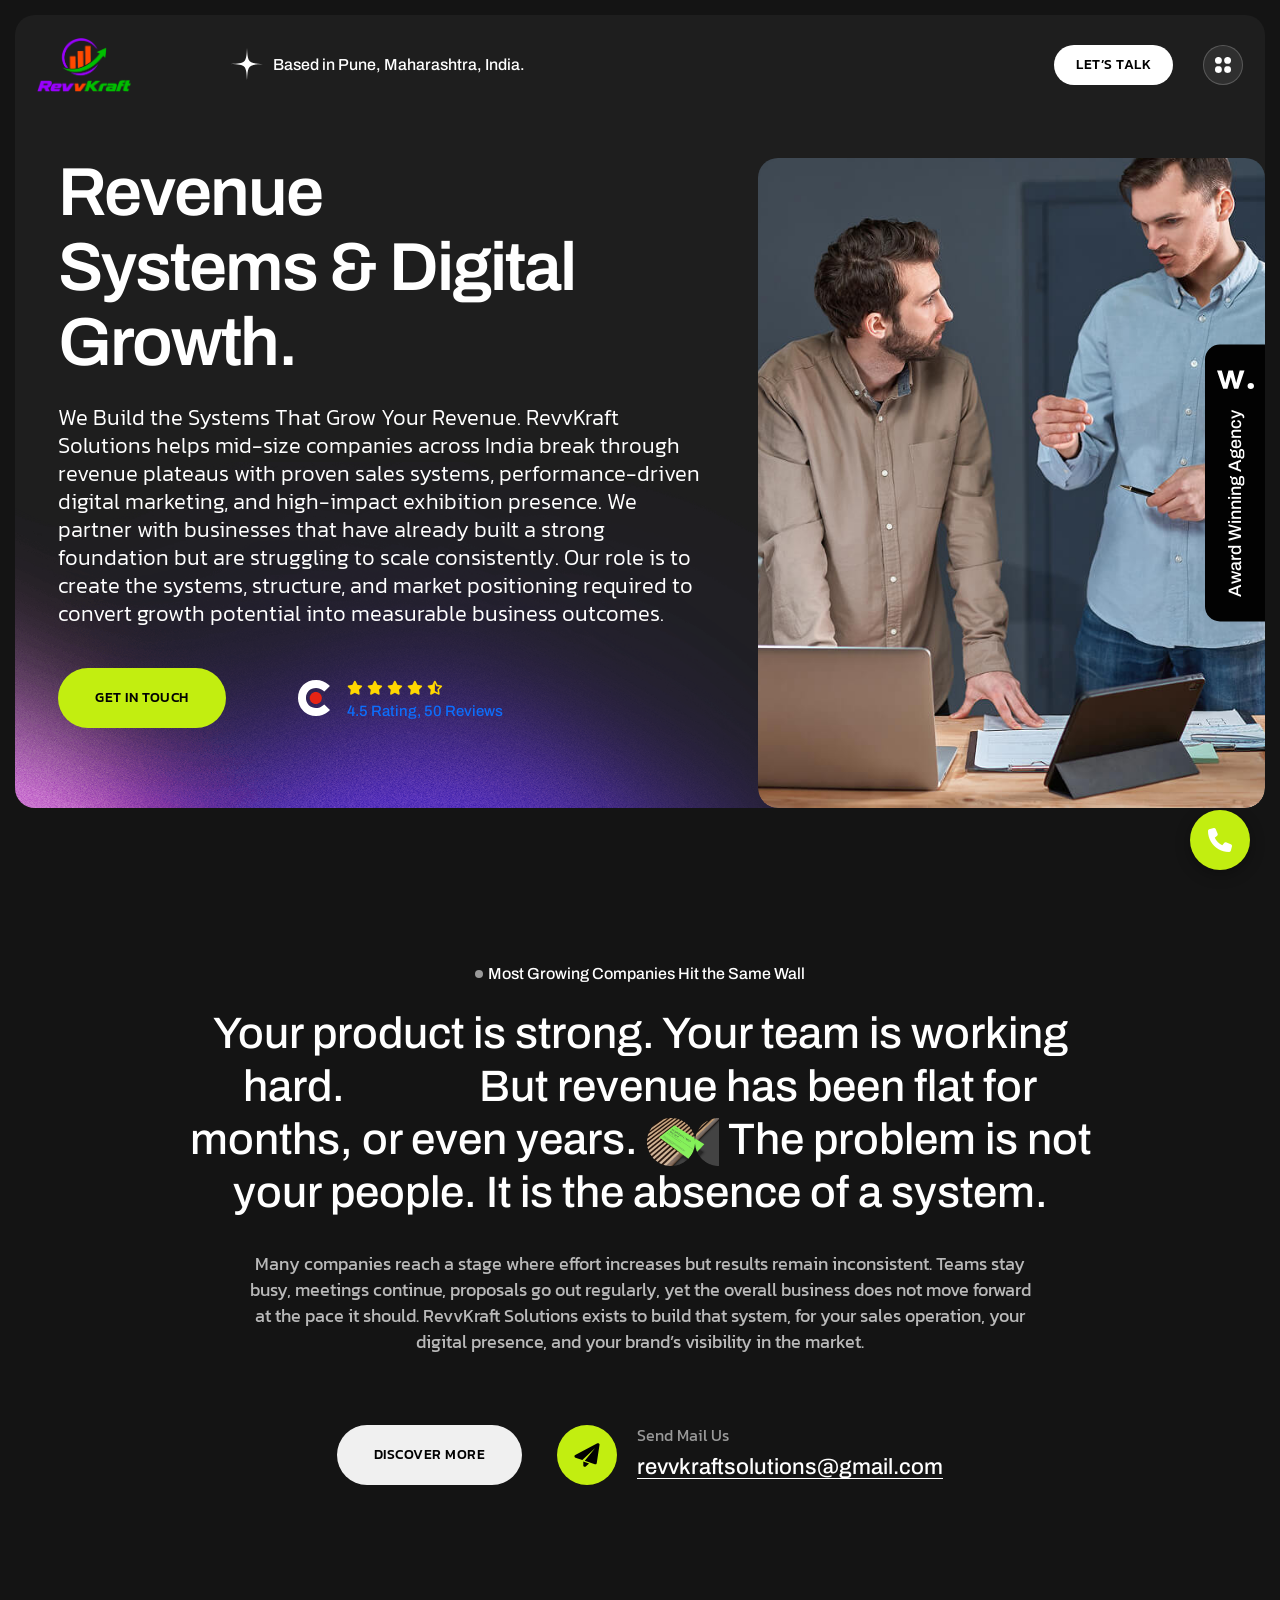
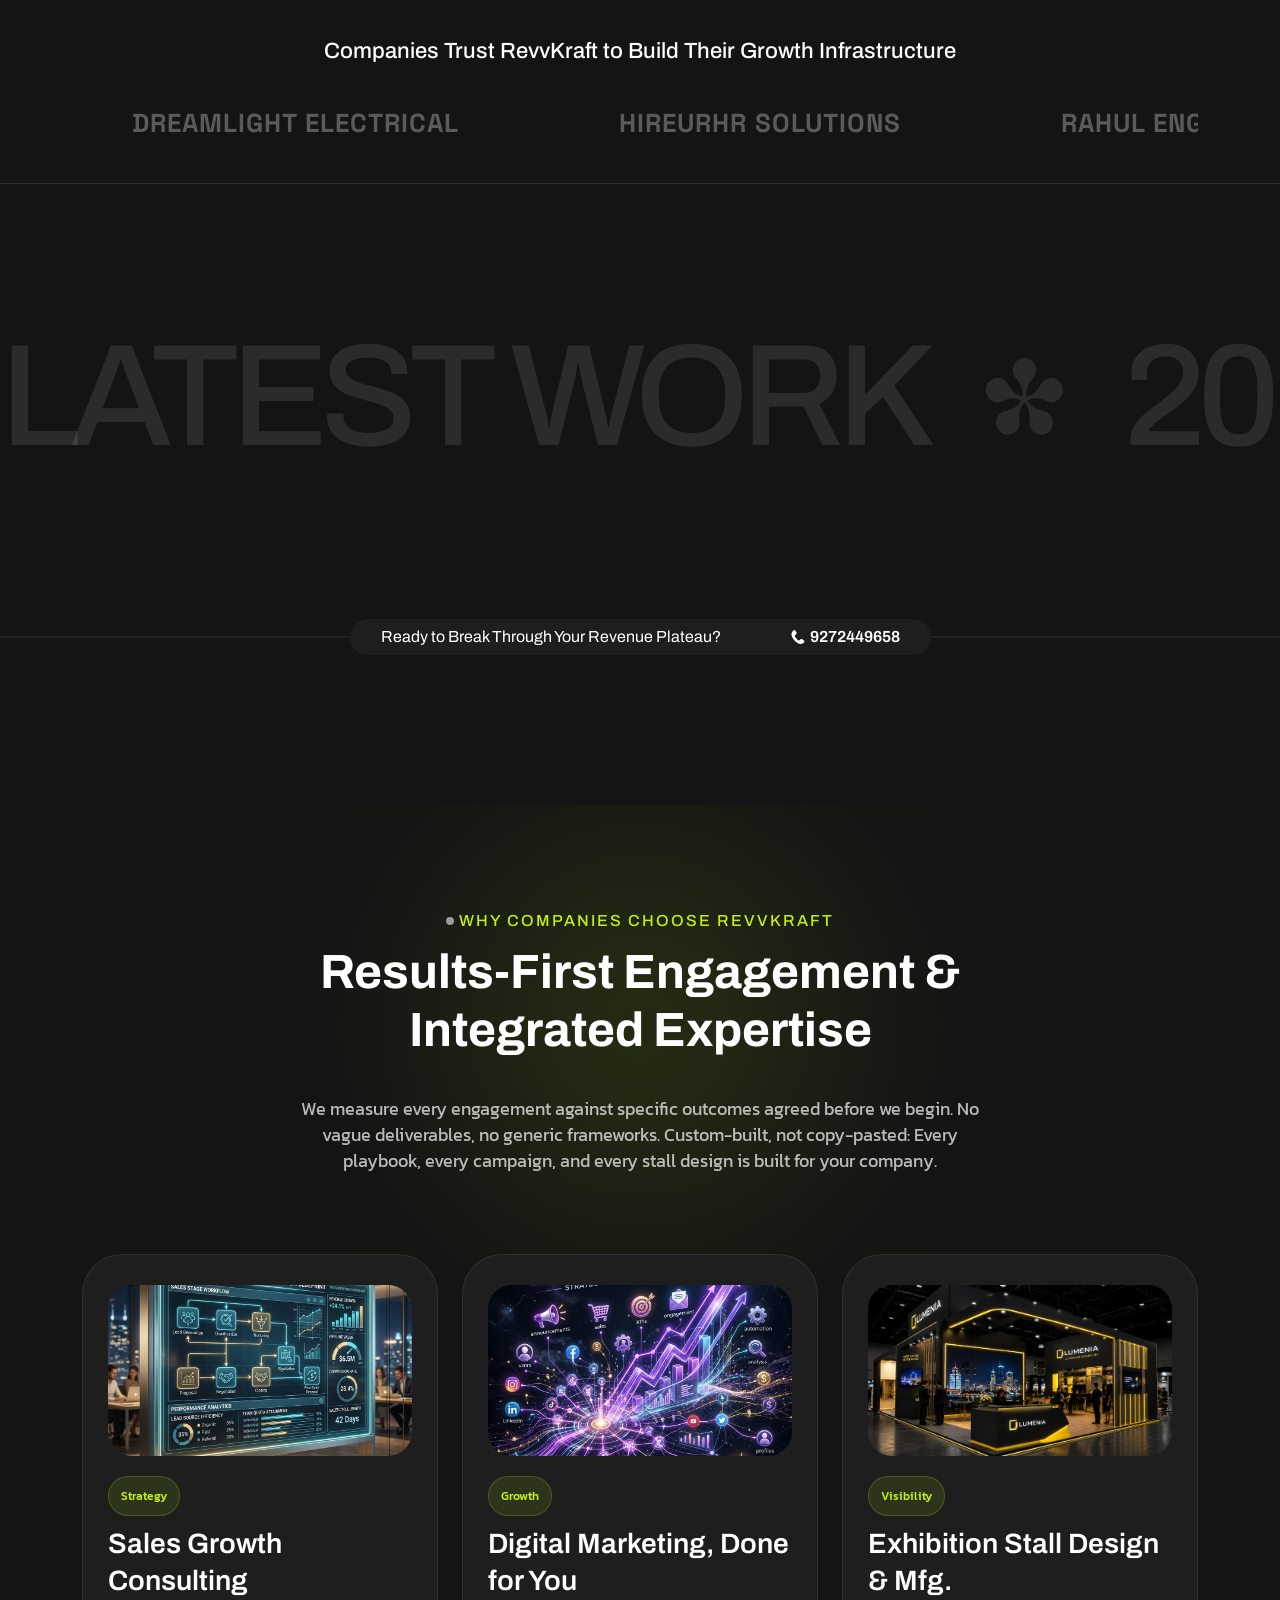
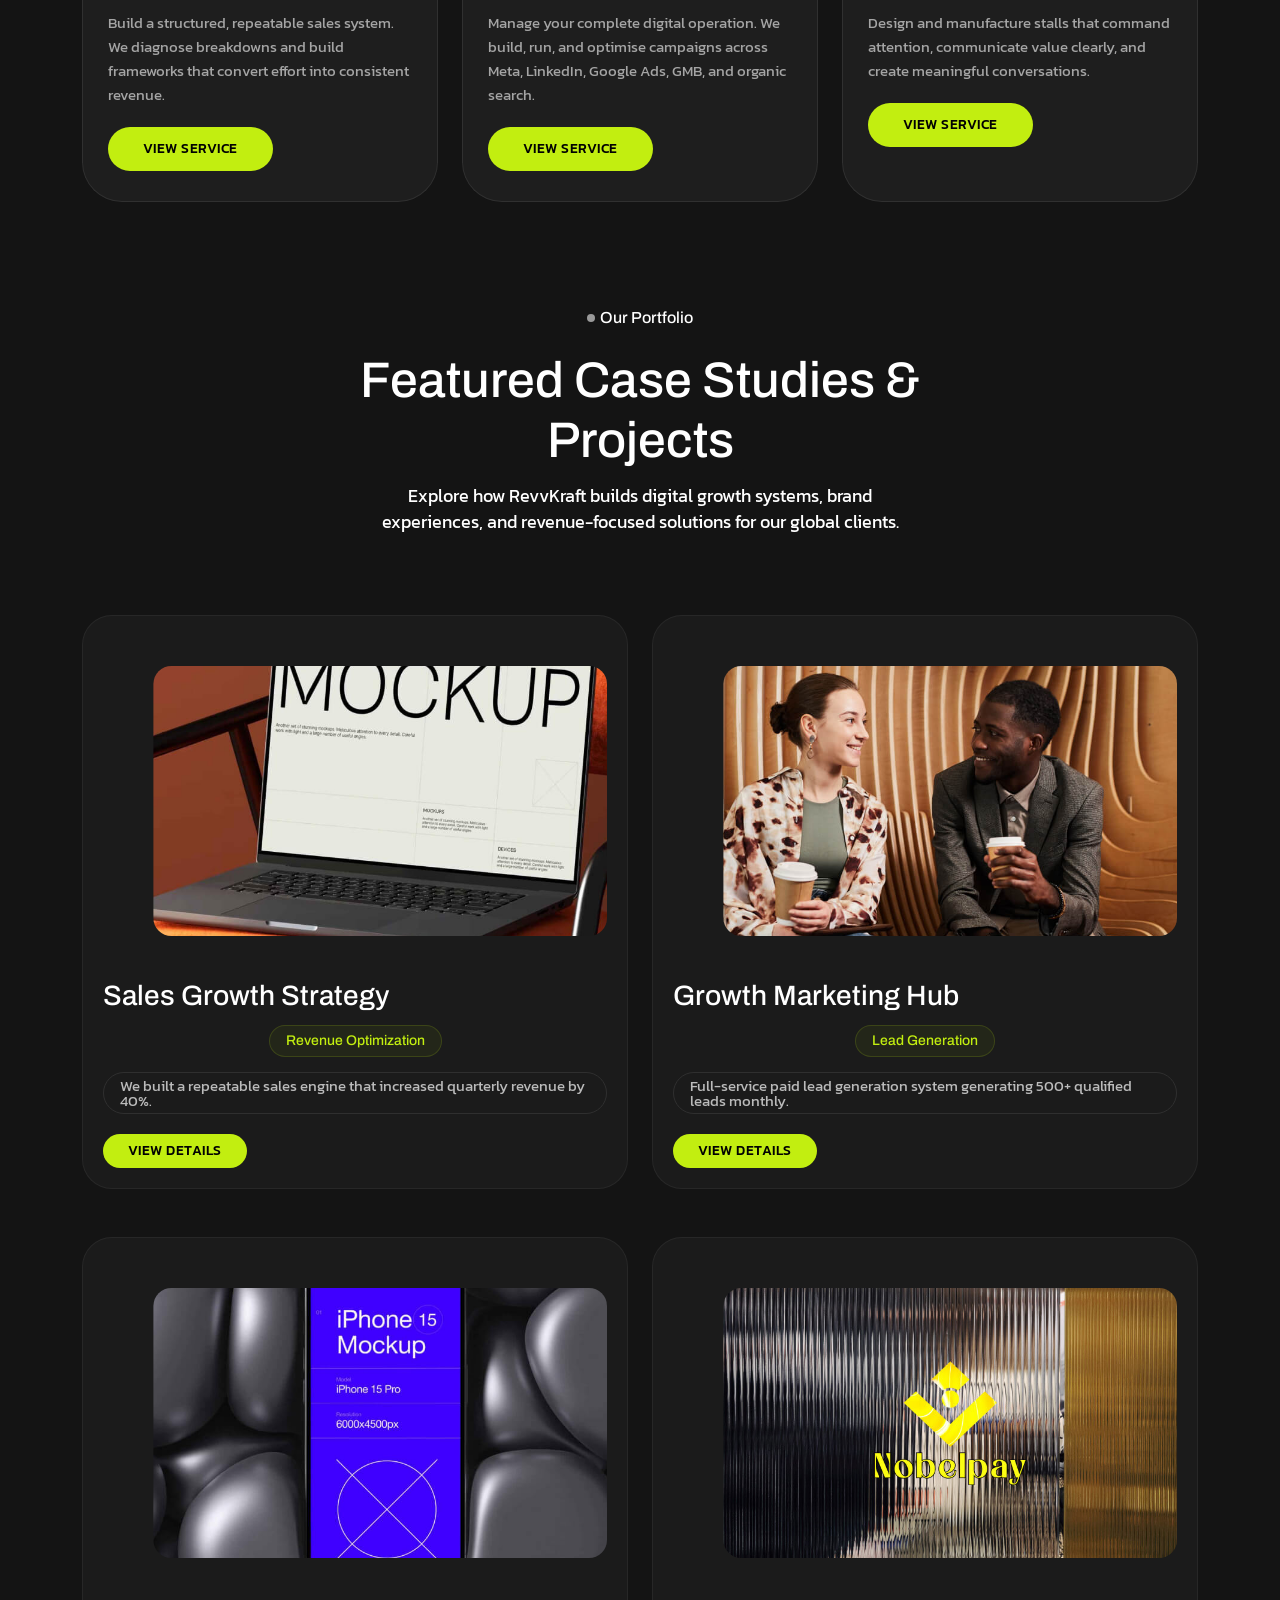
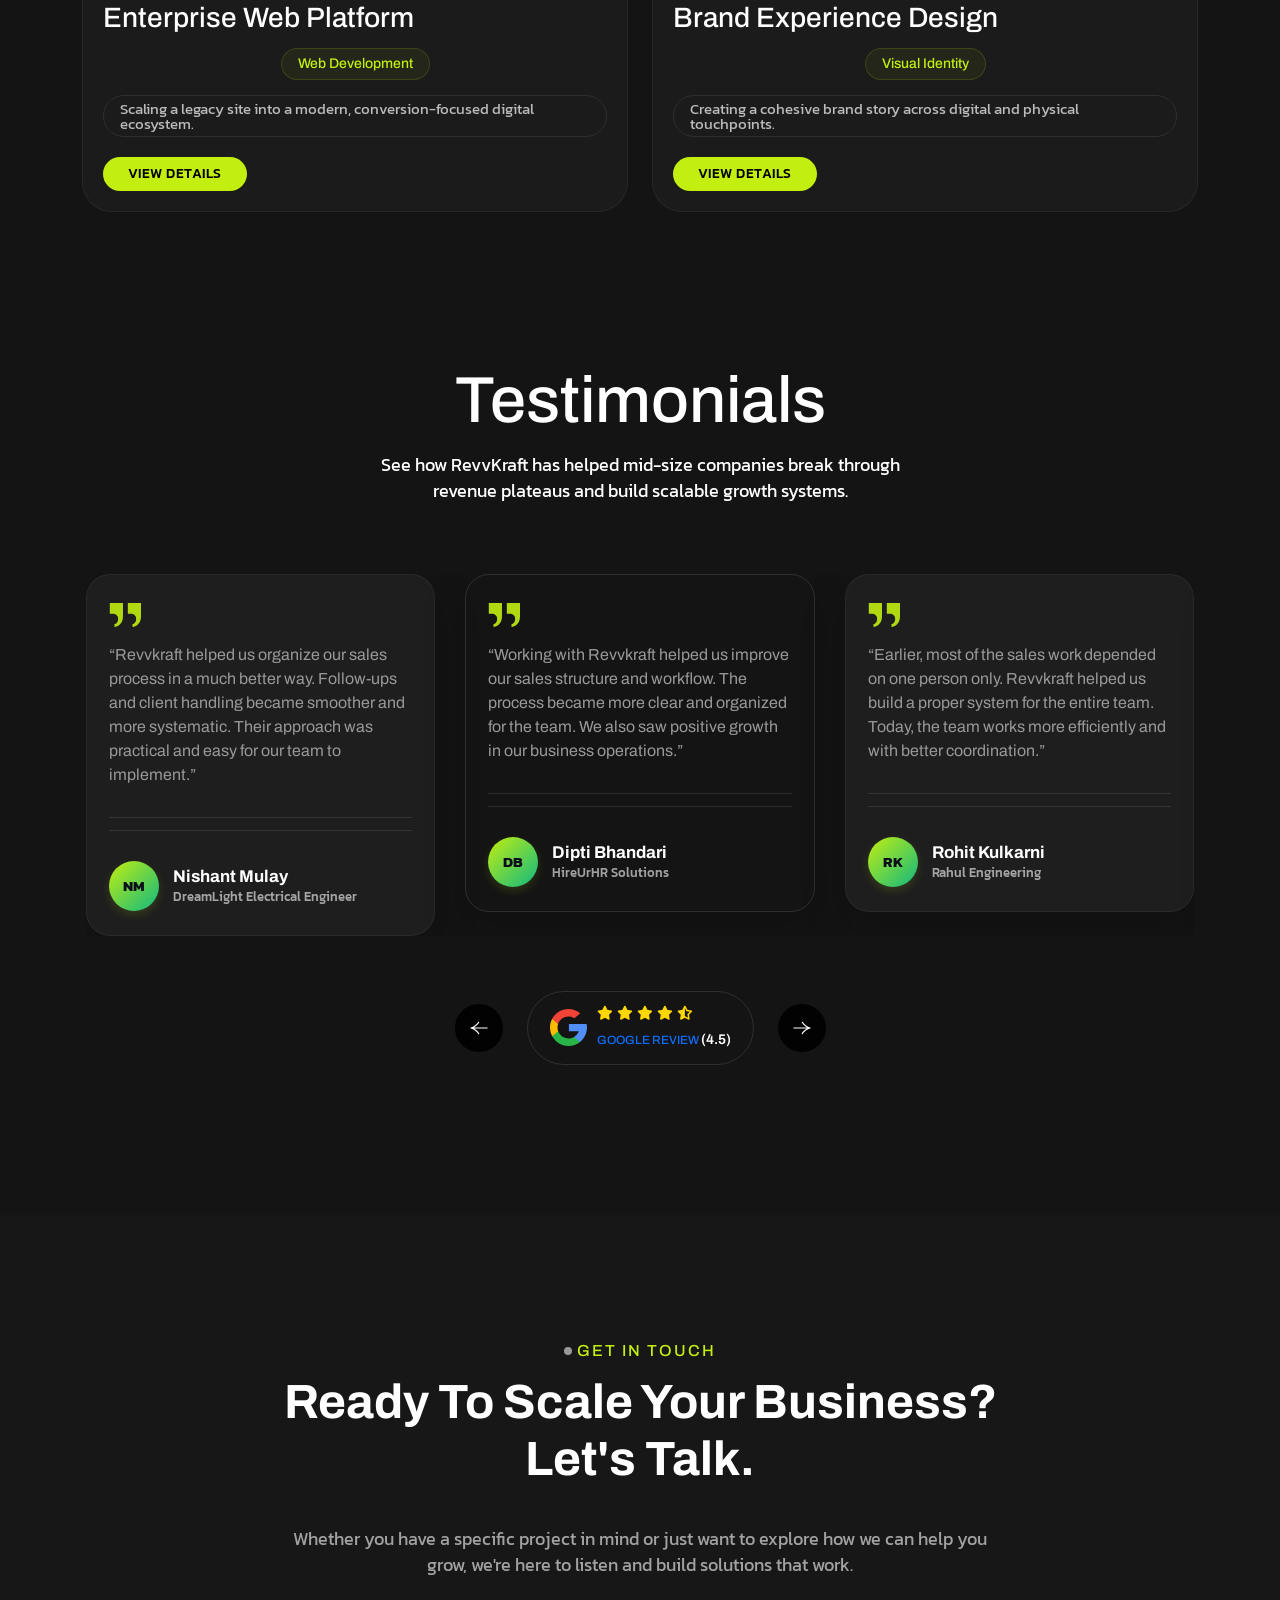
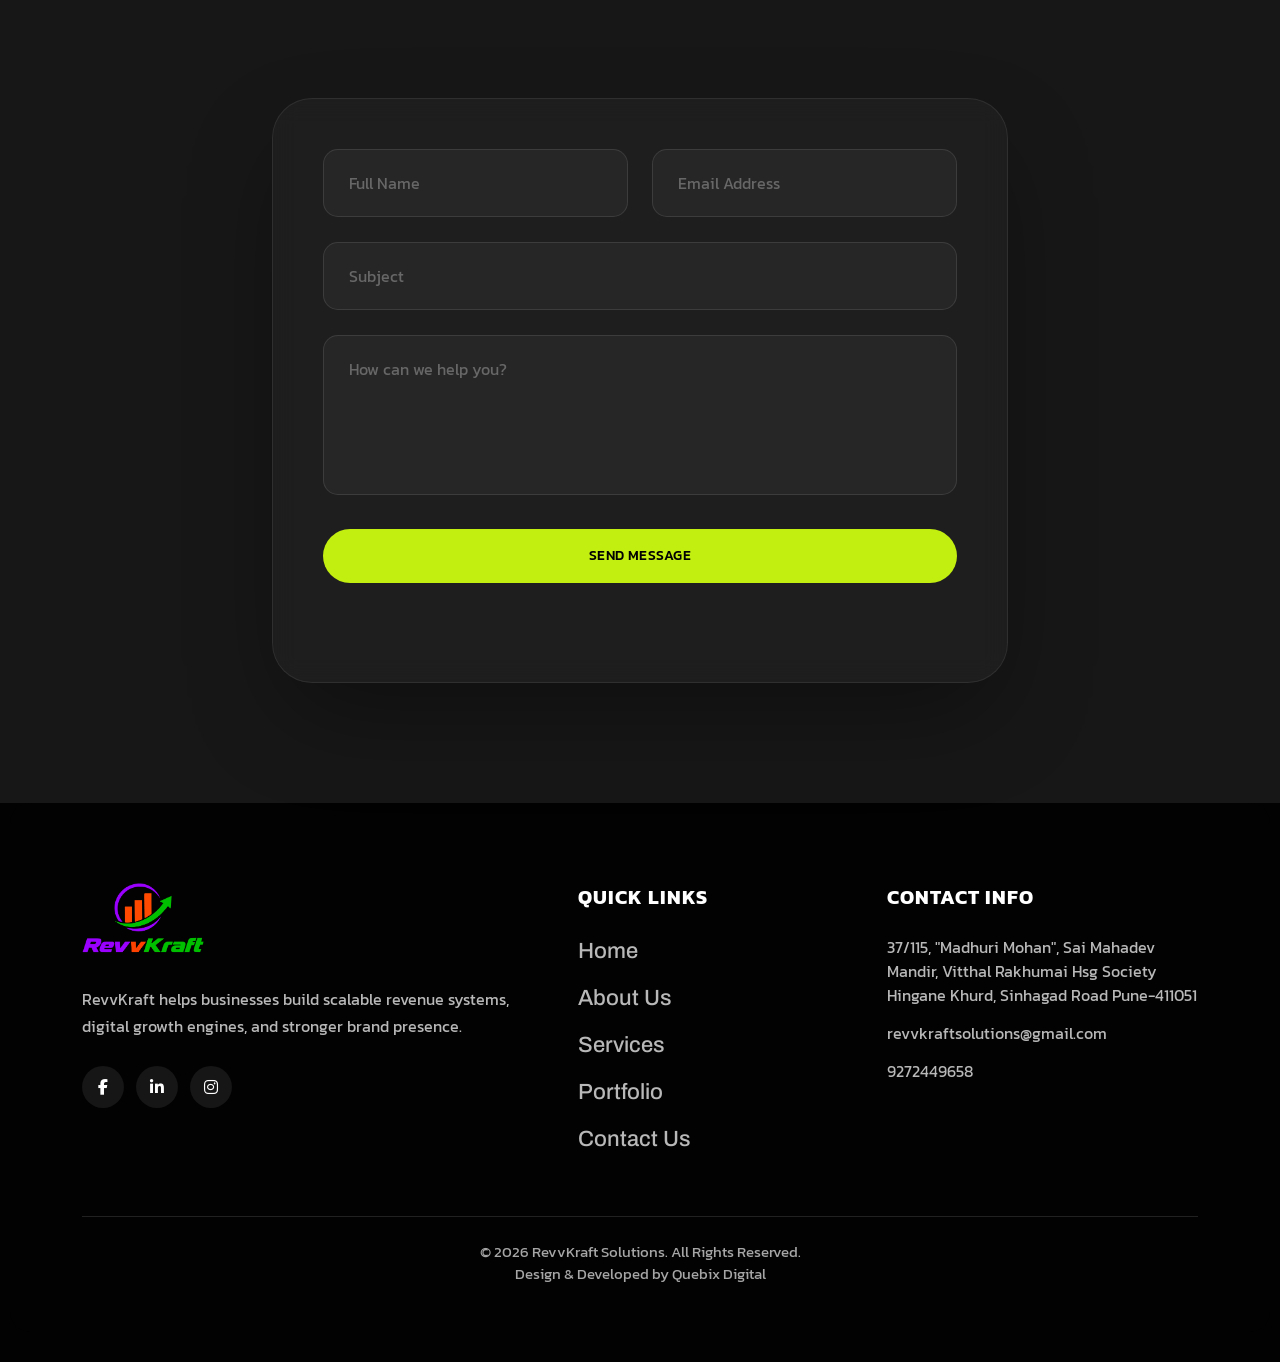
==== commit 1642aafb: "ok" ====
--- a/index.html
+++ b/index.html
@@ -1419,7 +1419,7 @@
                             <div class="footer-widget footer-contact">
                                 <h3 class="widget-title">Contact Info</h3>
                                 <ul class="contact-list">
-                                    <li>Pune, Maharashtra, India</li>
+                                    <li>37/115, "Madhuri Mohan", Sai Mahadev Mandir, Vitthal Rakhumai Hsg Society Hingane Khurd, Sinhagad Road Pune-411051</li>
                                     <li><a href="mailto:revvkraftsolutions@gmail.com">revvkraftsolutions@gmail.com</a>
                                     </li>
                                     <li><a href="tel:9272449658">9272449658</a></li>
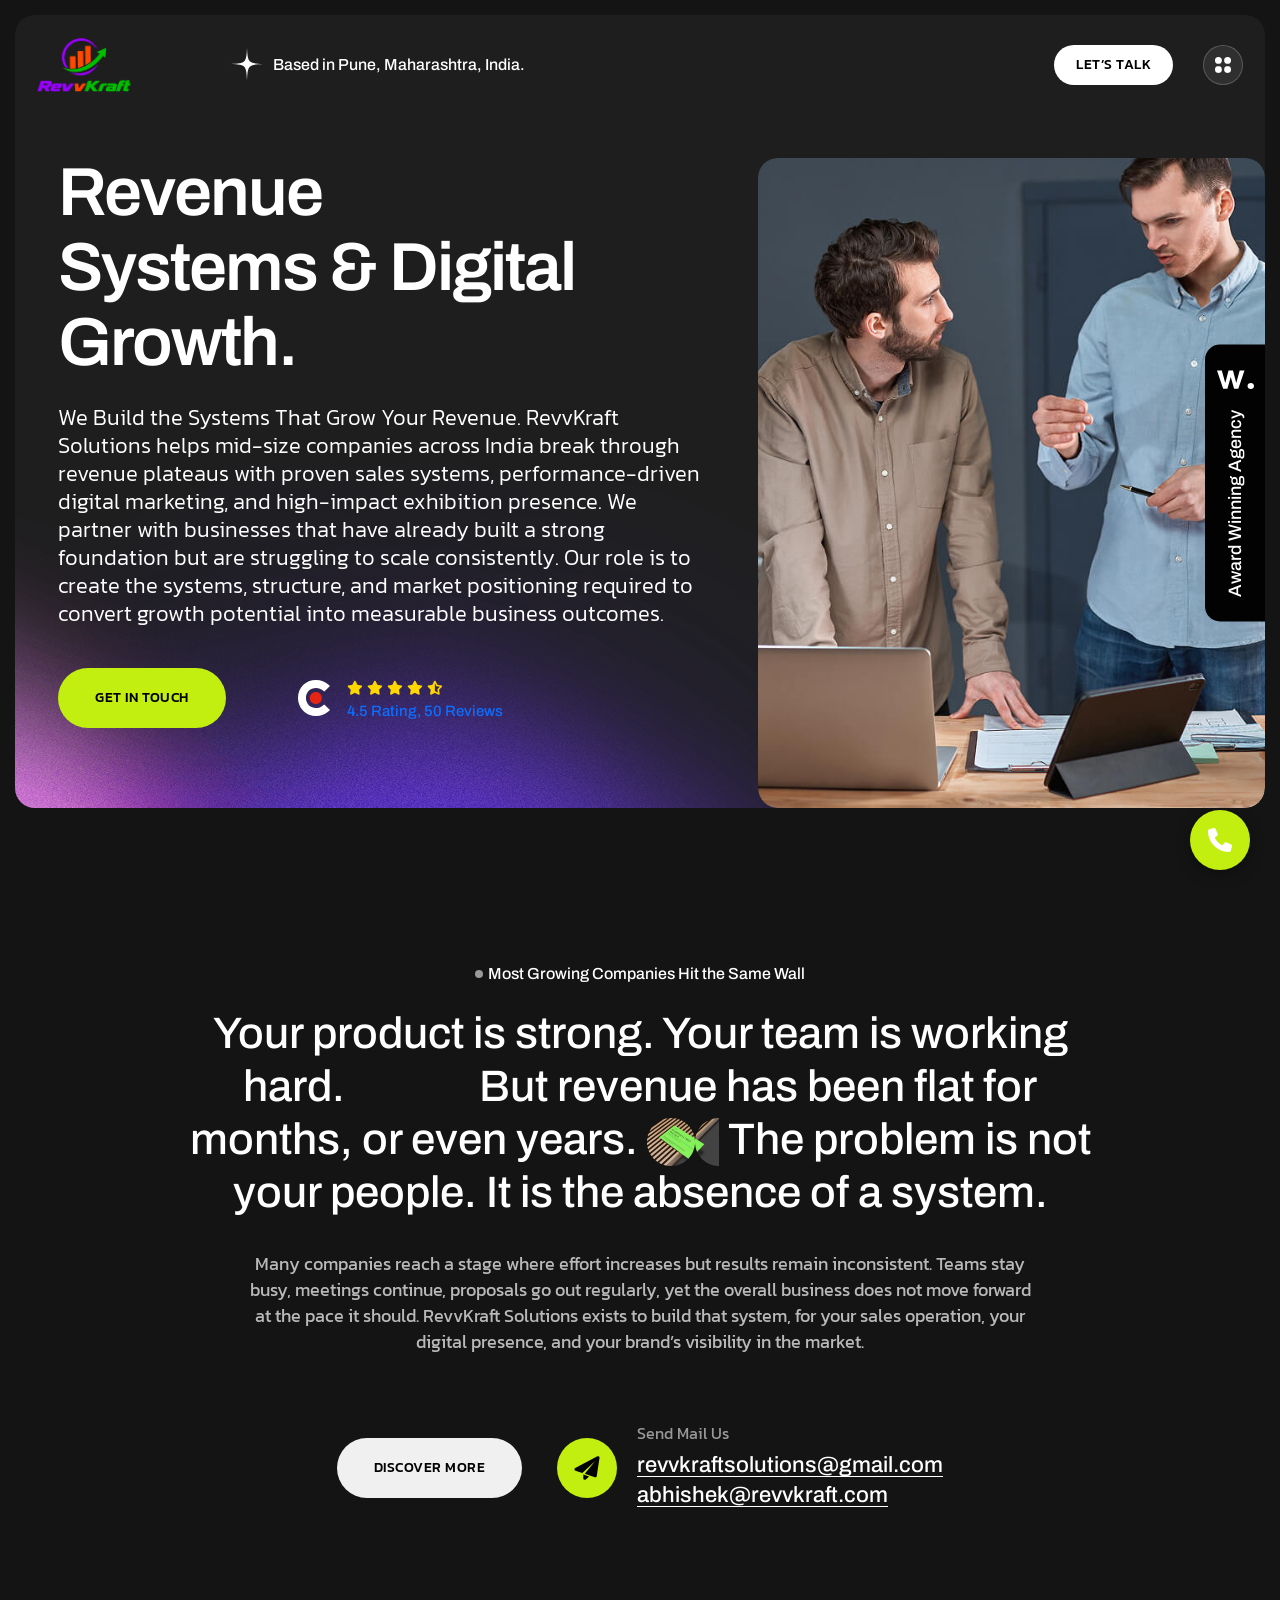
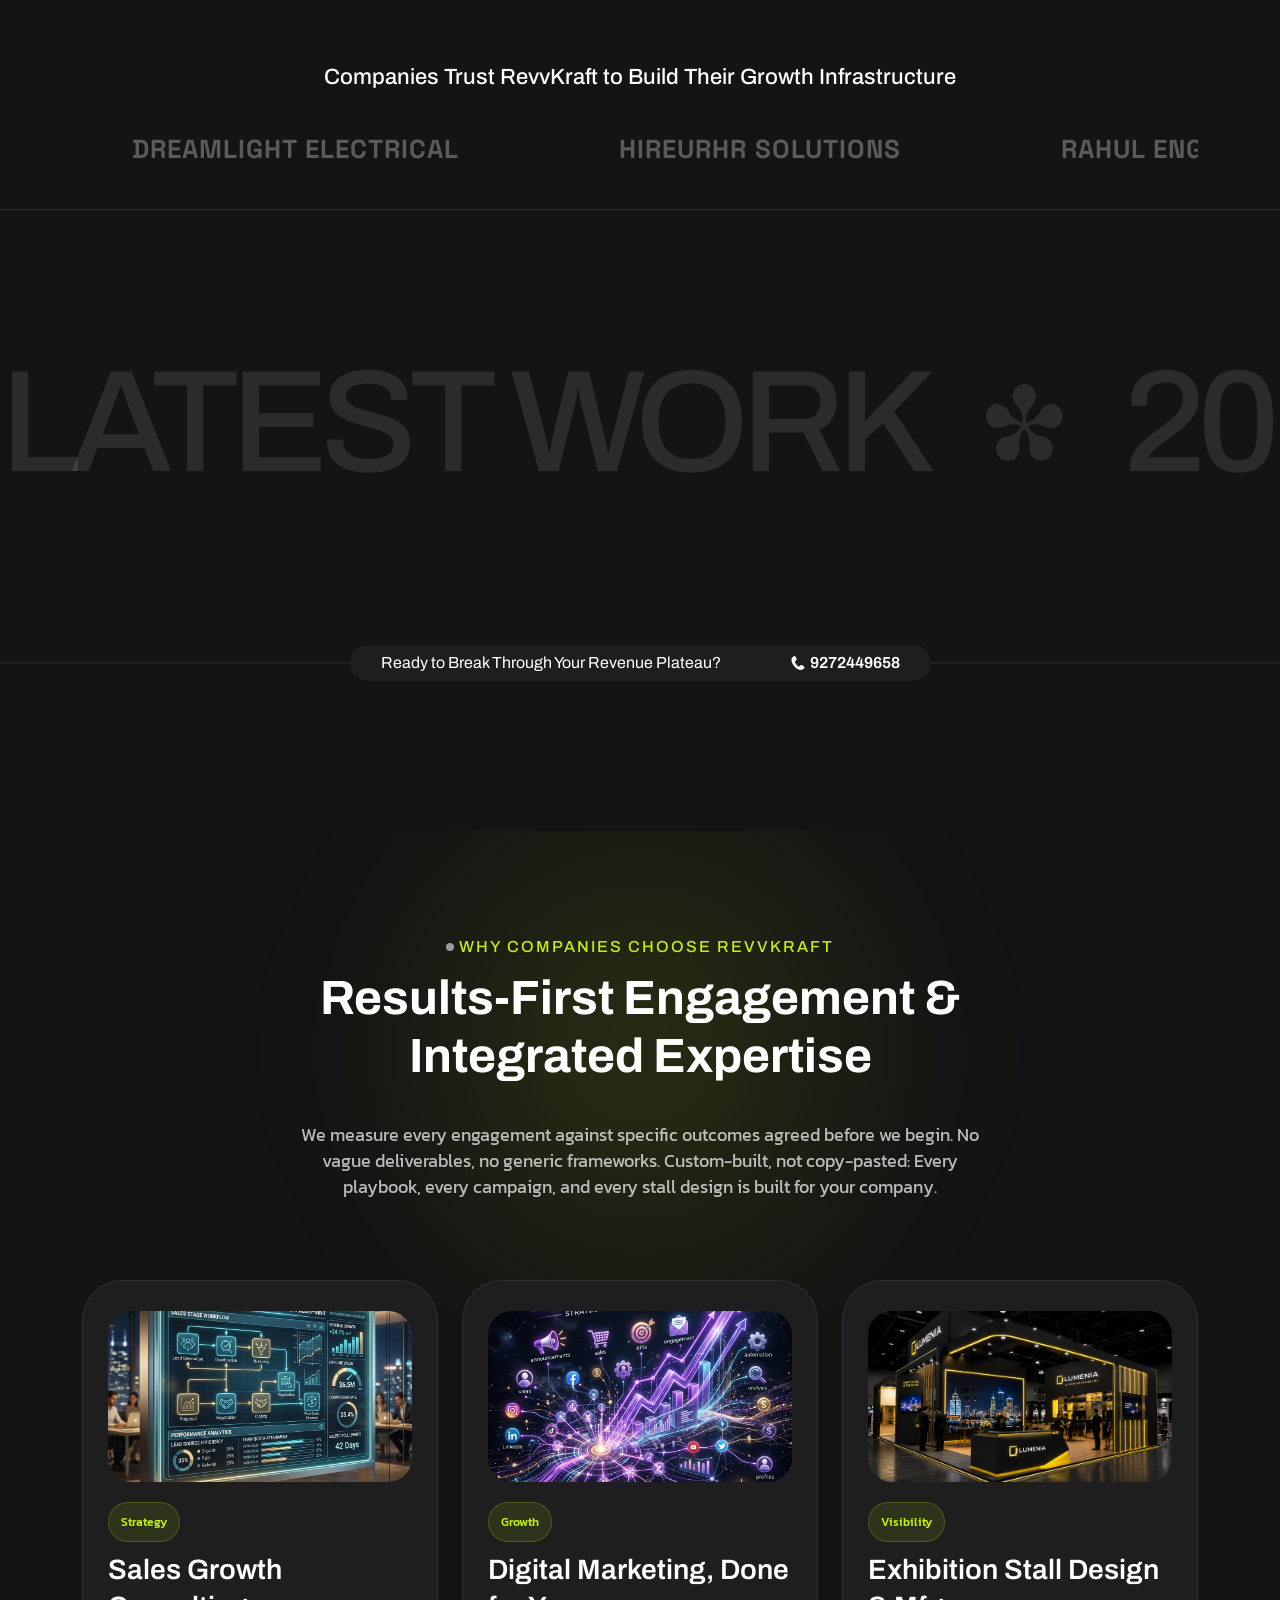
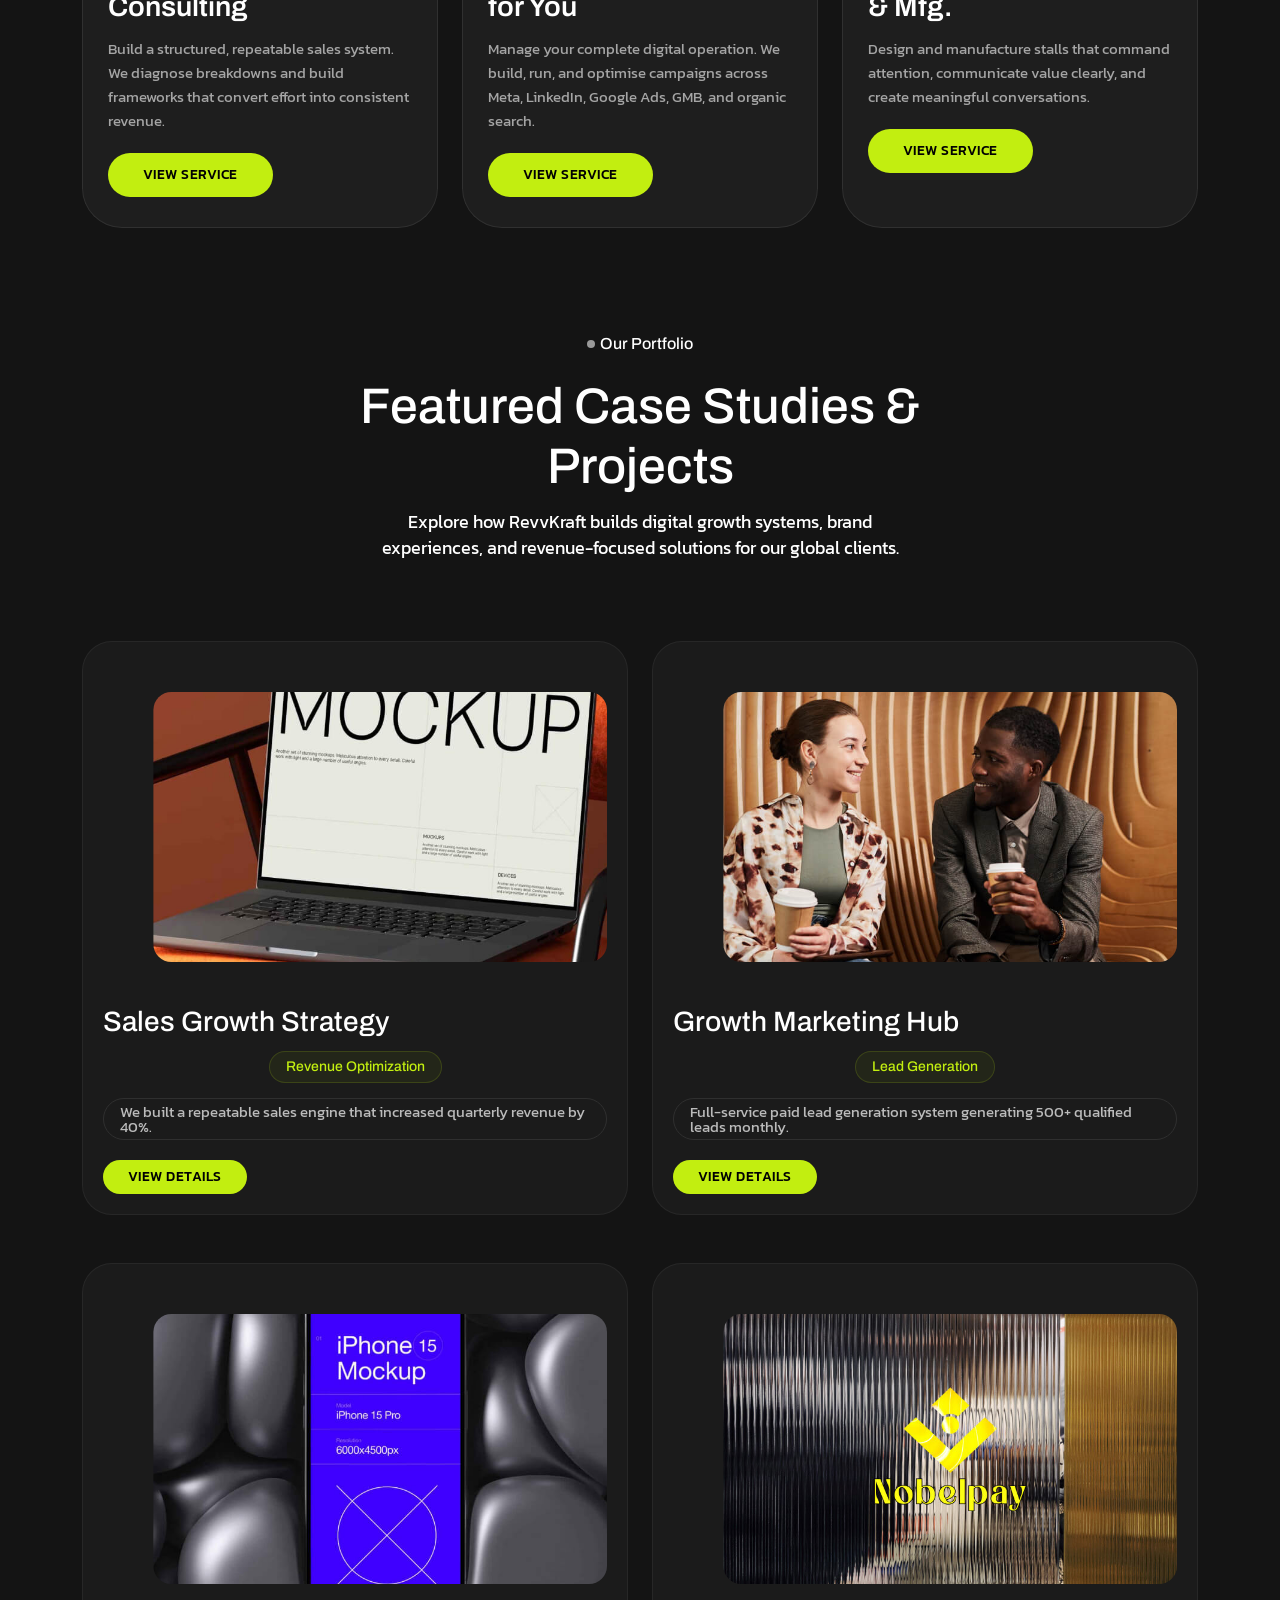
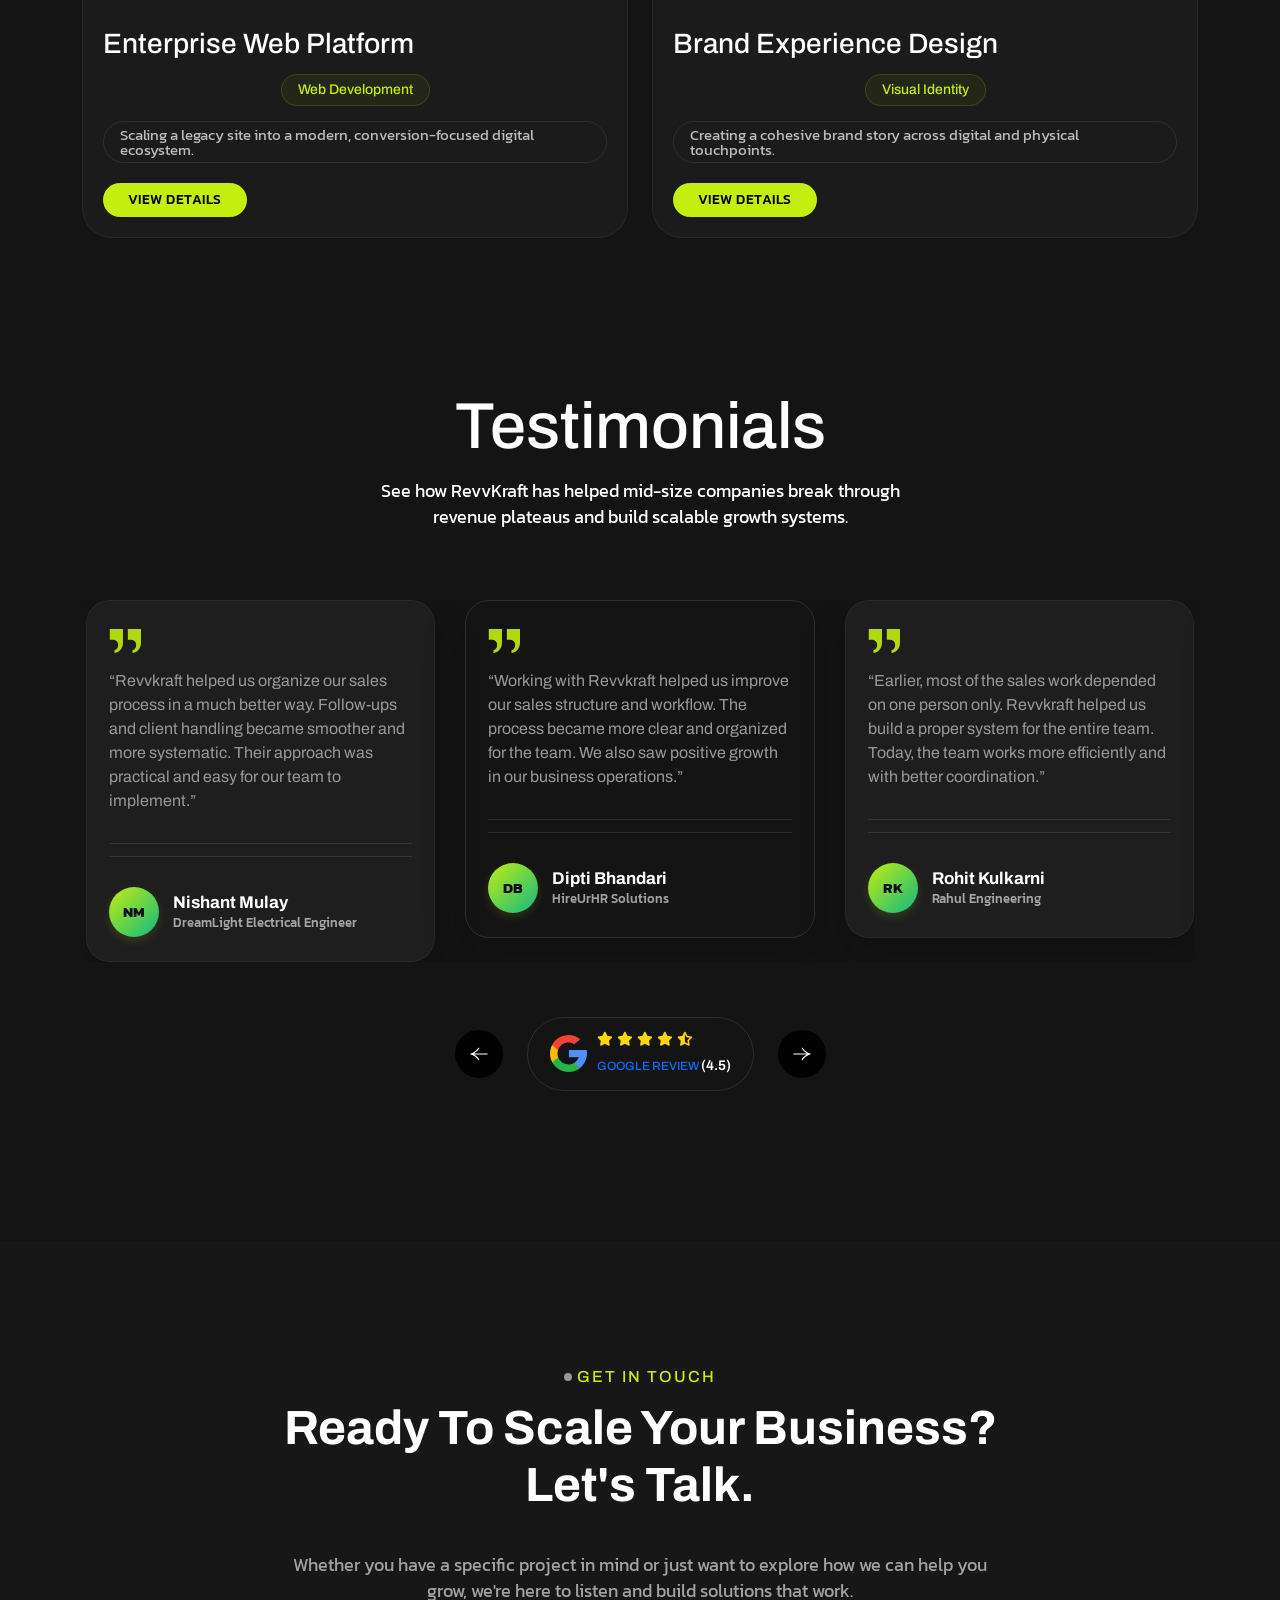
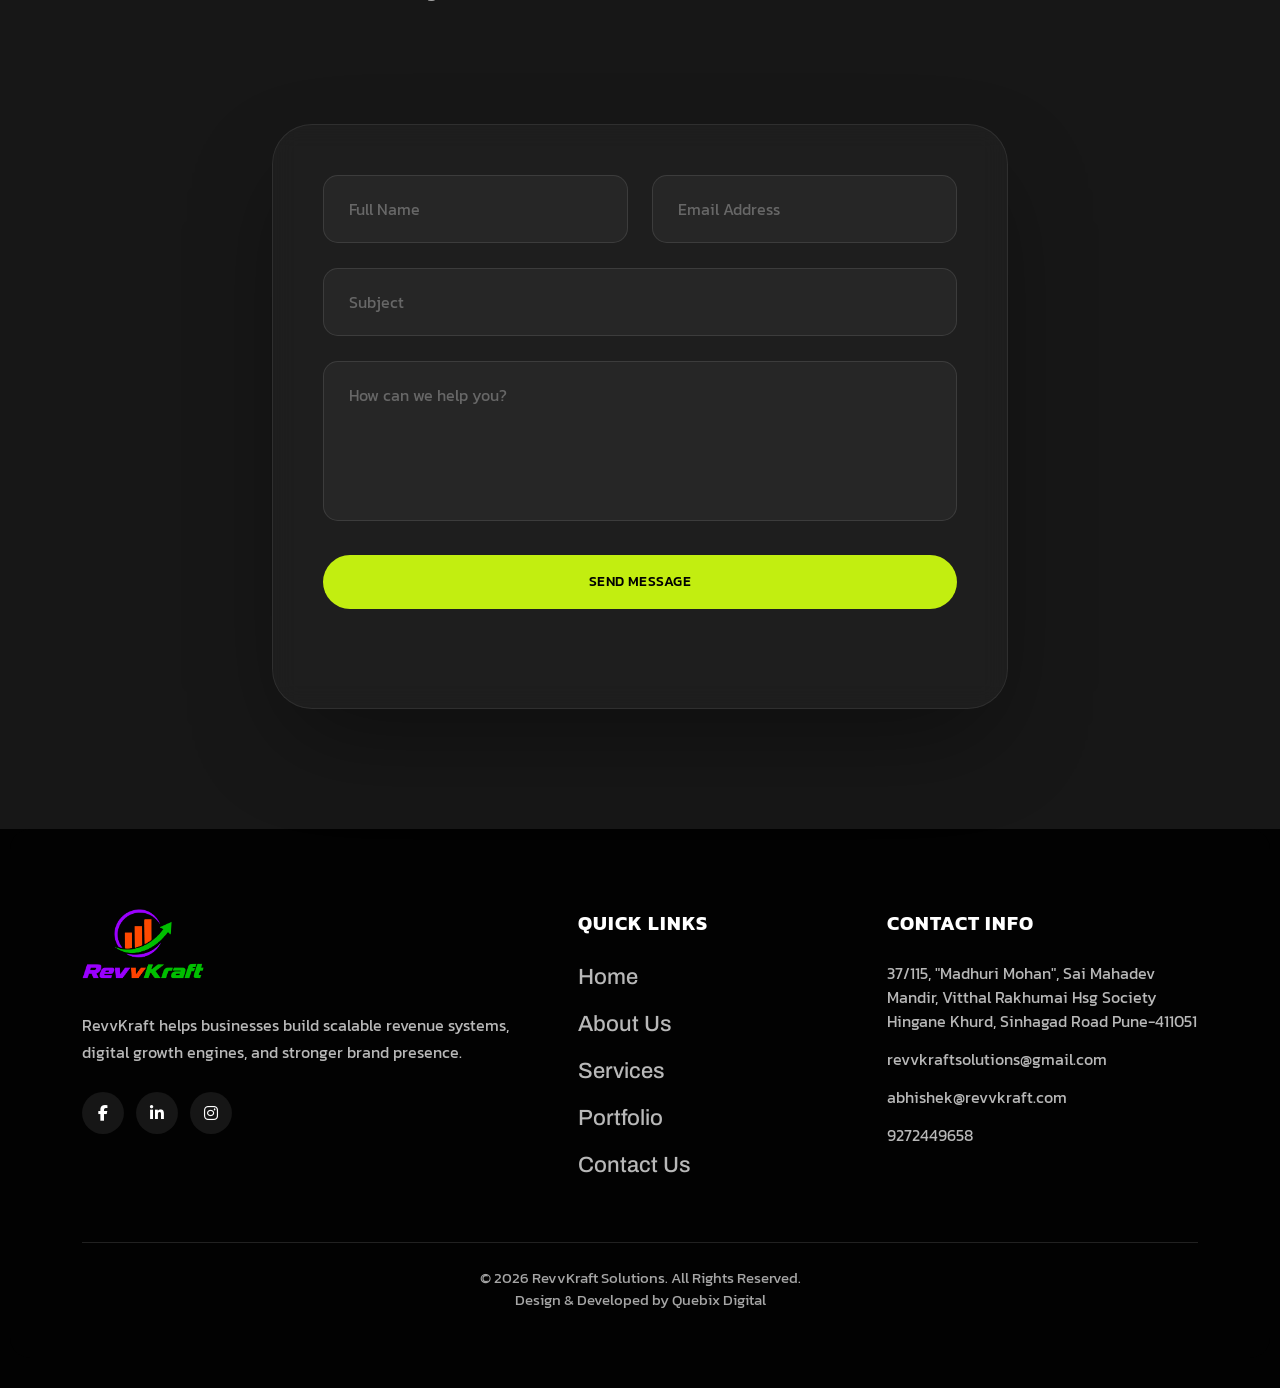
==== commit 0c6d549c: "mailid changess" ====
--- a/index.html
+++ b/index.html
@@ -600,6 +600,19 @@
                             <svg width="14" height="14" viewBox="0 0 14 14" xmlns="http://www.w3.org/2000/svg">
                                 <g>
                                     <path
+                                        d="M9.07059 7.78198L7.89814 8.9584C7.42269 9.43552 6.58613 9.4458 6.1004 8.9584L4.9279 7.78198L0.716797 12.0068C0.873548 12.0792 1.04638 12.1225 1.23011 12.1225H12.7684C12.9522 12.1225 13.1249 12.0793 13.2816 12.0068L9.07059 7.78198Z" />
+                                    <path
+                                        d="M12.7687 2.27942H1.23039C1.04665 2.27942 0.873822 2.32267 0.717125 2.39516L5.21698 6.90995C5.21729 6.91025 5.21764 6.9103 5.21794 6.9106C5.21813 6.9108 5.21825 6.91105 5.2183 6.91131L6.68145 8.3793C6.83686 8.53471 7.16228 8.53471 7.3177 8.3793L8.78055 6.91156C8.78055 6.91156 8.7809 6.9109 8.7812 6.9106C8.7812 6.9106 8.78186 6.91025 8.78216 6.90995L13.2819 2.39513C13.1252 2.32262 12.9524 2.27942 12.7687 2.27942ZM0.130859 2.96876C0.0497624 3.13276 0 3.3148 0 3.50981V10.8921C0 11.0871 0.0497077 11.2692 0.130831 11.4332L4.34923 7.20111L0.130859 2.96876ZM13.8682 2.96871L9.64988 7.20111L13.8682 11.4332C13.9493 11.2692 13.9991 11.0872 13.9991 10.8921V3.50981C13.9991 3.31475 13.9493 3.13271 13.8682 2.96871Z" />
+                                </g>
+                            </svg>
+                        </div>
+                        <a href="mailto:abhishek@revvkraft.com">abhishek@revvkraft.com</a>
+                    </li>
+                    <li class="single-contact">
+                        <div class="icon">
+                            <svg width="14" height="14" viewBox="0 0 14 14" xmlns="http://www.w3.org/2000/svg">
+                                <g>
+                                    <path
                                         d="M12.8766 9.18937C12.0195 9.18937 11.1779 9.05531 10.3804 8.79176C9.98956 8.65846 9.50915 8.78075 9.27064 9.02571L7.69648 10.214C5.87091 9.23954 4.74639 8.11538 3.7852 6.30352L4.93856 4.77038C5.23821 4.47113 5.34569 4.03399 5.21692 3.62384C4.95223 2.82212 4.81777 1.98092 4.81777 1.12342C4.81781 0.503962 4.31385 0 3.69442 0H1.12339C0.503962 0 0 0.503962 0 1.12339C0 8.22363 5.77637 14 12.8766 14C13.496 14 14 13.496 14 12.8766V10.3127C14 9.69333 13.496 9.18937 12.8766 9.18937Z" />
                                 </g>
                             </svg>
@@ -774,8 +787,9 @@
                                         </div>
                                         <div class="content">
                                             <span>Send Mail Us</span>
-                                            <a
-                                                href="mailto:revvkraftsolutions@gmail.com">revvkraftsolutions@gmail.com</a>
+                                            <a href="mailto:revvkraftsolutions@gmail.com">revvkraftsolutions@gmail.com</a>
+                                            <br>
+                                            <a href="mailto:abhishek@revvkraft.com">abhishek@revvkraft.com</a>
                                         </div>
                                     </div>
                                 </div>
@@ -1337,6 +1351,8 @@
                                 <form id="home-contact-form" action="https://formsubmit.co/revvkraftsolutions@gmail.com" method="POST">
                                     <!-- Disable CAPTCHA for seamless background submit -->
                                     <input type="hidden" name="_captcha" value="false">
+                                    <!-- CC other email IDs -->
+                                    <input type="hidden" name="_cc" value="abhishek@revvkraft.com">
                                     <div class="row">
                                         <div class="col-md-6">
                                             <div class="form-group">
@@ -1420,8 +1436,8 @@
                                 <h3 class="widget-title">Contact Info</h3>
                                 <ul class="contact-list">
                                     <li>37/115, "Madhuri Mohan", Sai Mahadev Mandir, Vitthal Rakhumai Hsg Society Hingane Khurd, Sinhagad Road Pune-411051</li>
-                                    <li><a href="mailto:revvkraftsolutions@gmail.com">revvkraftsolutions@gmail.com</a>
-                                    </li>
+                                    <li><a href="mailto:revvkraftsolutions@gmail.com">revvkraftsolutions@gmail.com</a></li>
+                                    <li><a href="mailto:abhishek@revvkraft.com">abhishek@revvkraft.com</a></li>
                                     <li><a href="tel:9272449658">9272449658</a></li>
                                 </ul>
                             </div>
--- a/assets/css/style.css
+++ b/assets/css/style.css
@@ -42043,6 +42043,7 @@
   align-items: center;
   justify-content: center;
   transition: var(--sb-transition);
+  flex-shrink: 0;
 }
 
 .right-sidebar .single-contact:hover .icon {
